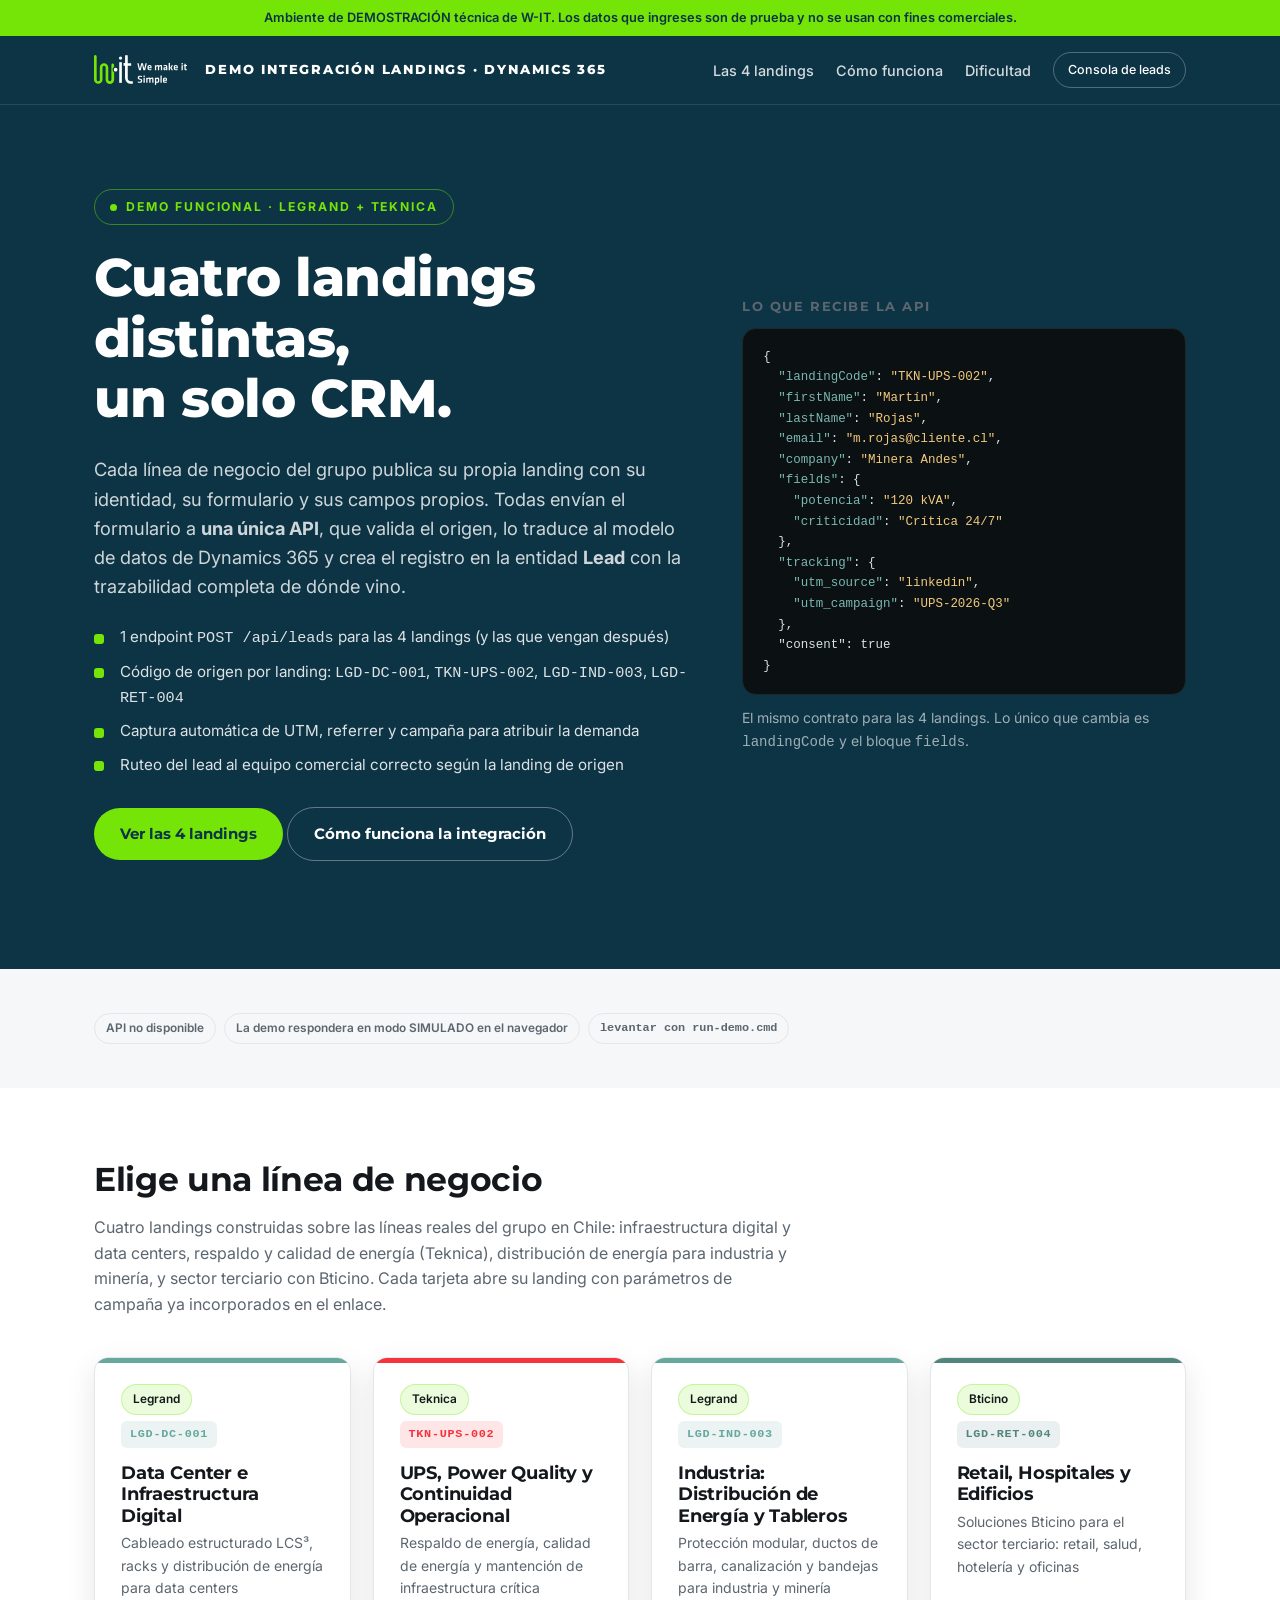
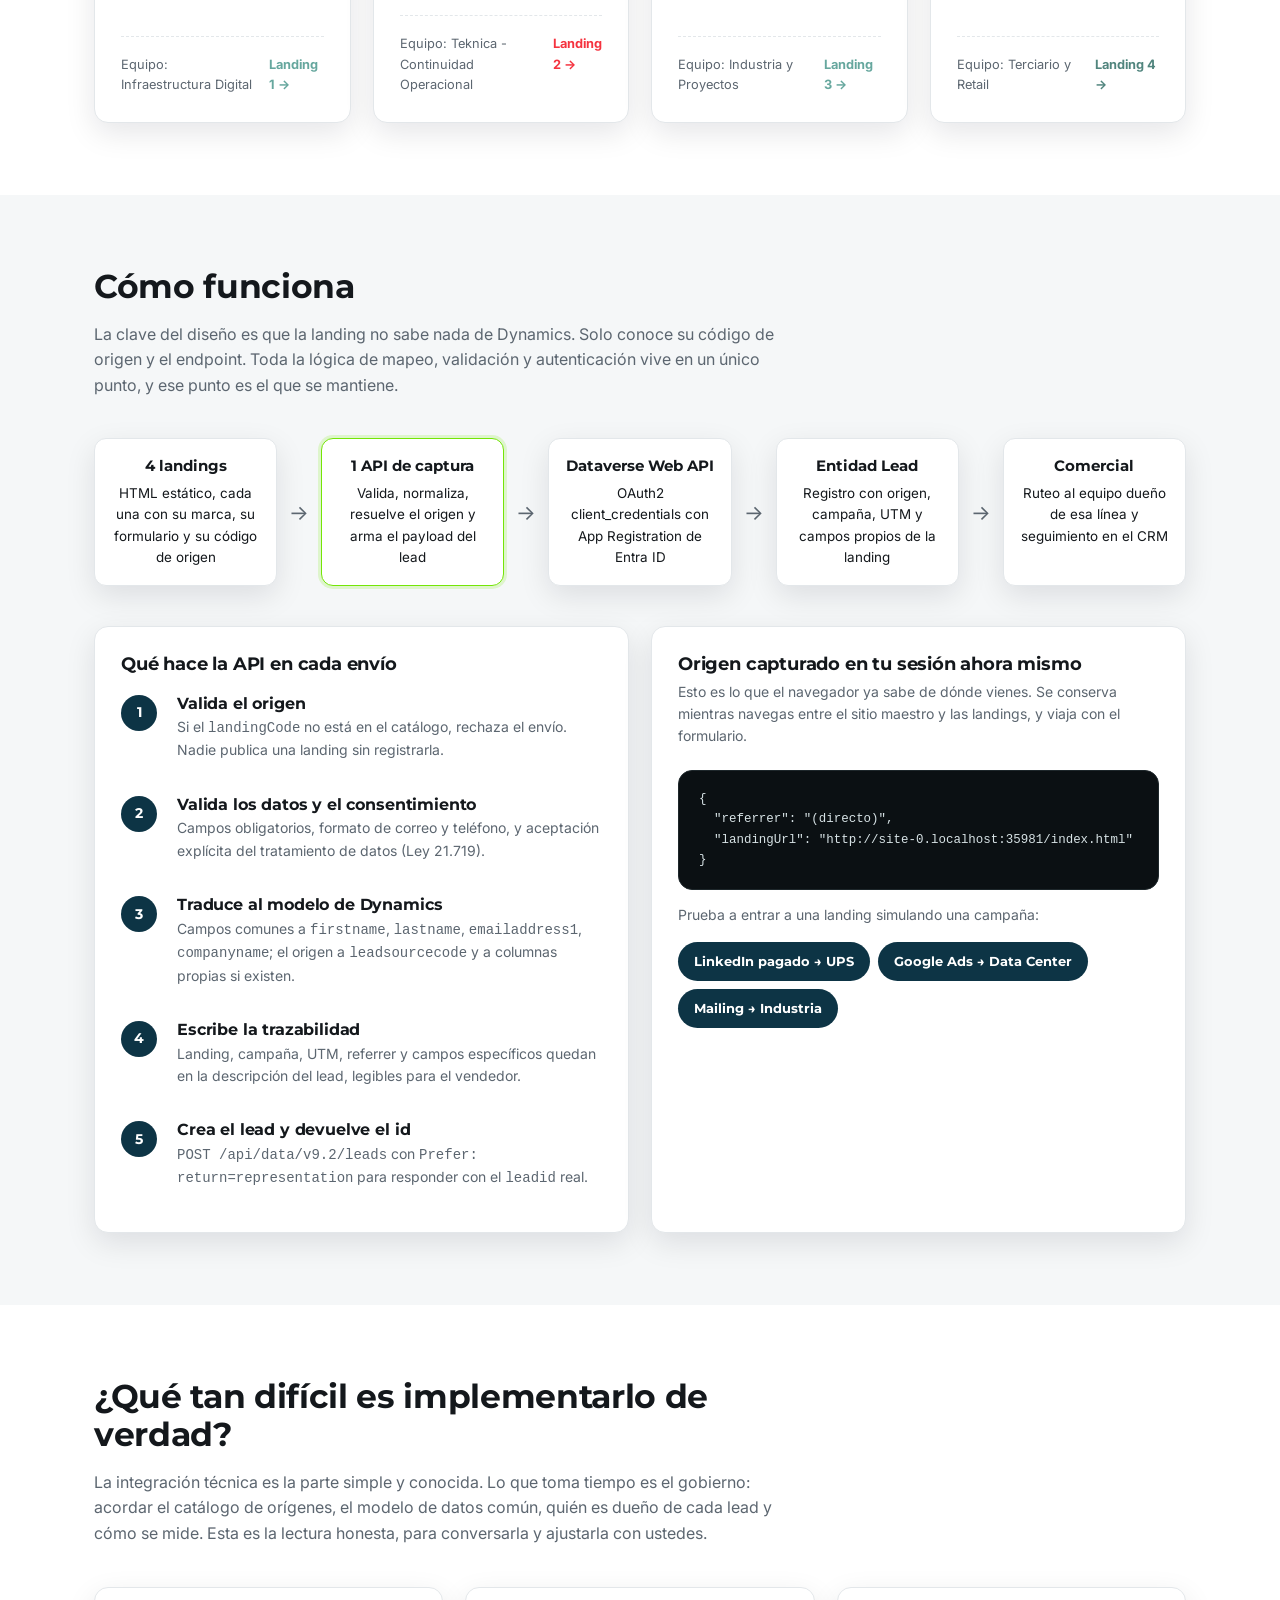
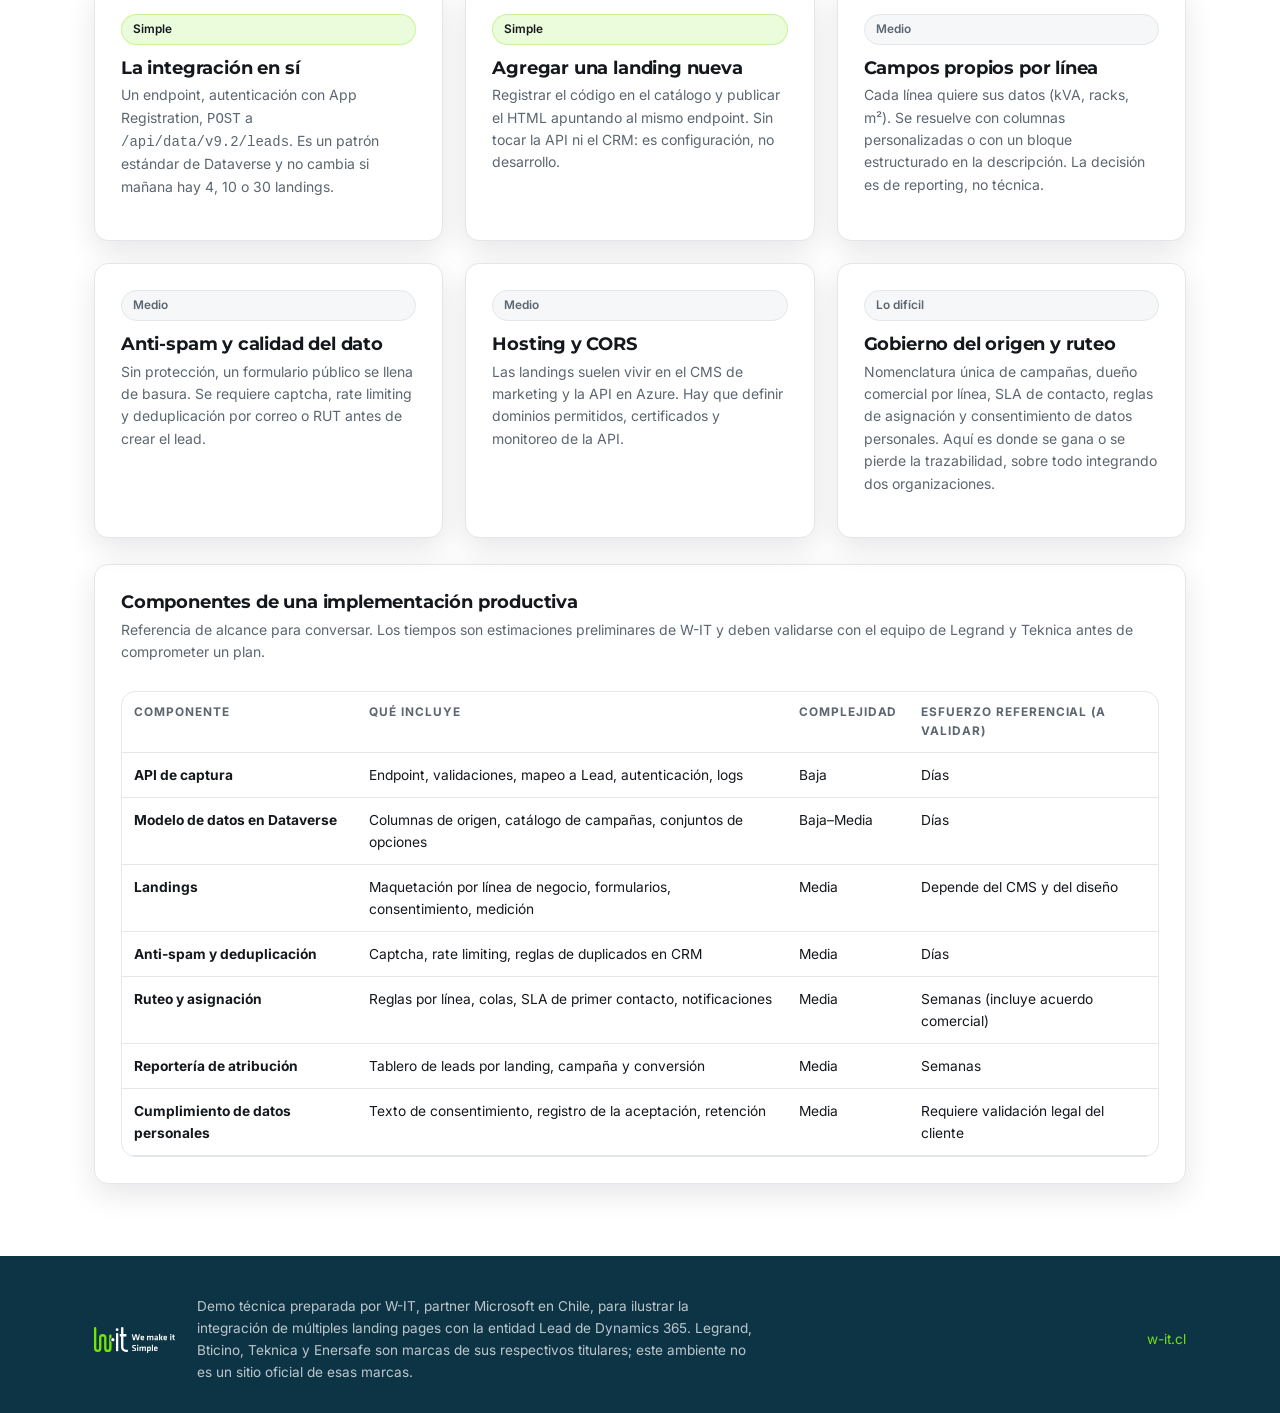
==== index.html @ 3e125841 "Demo funcional: 4 landings por linea de negocio -> API unica -> Lead de Dynamics 365 Sitio maestro c" ====
<!DOCTYPE html>
<html lang="es-CL" data-brand="wit">
<head>
<meta charset="utf-8">
<meta name="viewport" content="width=device-width, initial-scale=1">
<title>Demo integración landings → Dynamics 365 | W-IT</title>
<meta name="description" content="Demo funcional W-IT: cuatro landing pages de distintas líneas de negocio que capturan leads con su código de origen y los envían a la entidad Lead de Dynamics 365 a través de una sola API.">
<meta name="robots" content="noindex, nofollow">
<link rel="icon" href="data:image/svg+xml,%3Csvg xmlns='http://www.w3.org/2000/svg' viewBox='0 0 32 32'%3E%3Crect width='32' height='32' rx='7' fill='%230D3445'/%3E%3Cpath d='M6 10h4l2 8 2-8h4l2 8 2-8h4l-4 14h-5l-1-5-1 5H10z' fill='%2374E507'/%3E%3C/svg%3E">
<link rel="preconnect" href="https://fonts.googleapis.com">
<link rel="preconnect" href="https://fonts.gstatic.com" crossorigin>
<link href="https://fonts.googleapis.com/css2?family=Inter:wght@400;500;600;700&family=Montserrat:wght@600;700;800&display=swap" rel="stylesheet">
<link rel="stylesheet" href="assets/css/site.css">
</head>
<body>

<div class="demobar">
  Ambiente de DEMOSTRACIÓN técnica de W-IT. Los datos que ingreses son de prueba y no se usan con fines comerciales.
</div>

<header class="topbar">
  <div class="wrap">
    <img class="logo" src="assets/img/logo-wit-blanco.svg" alt="W-IT">
    <span class="brandmark">Demo integración landings · Dynamics 365</span>
    <nav>
      <a href="#landings" class="hide-sm">Las 4 landings</a>
      <a href="#como-funciona" class="hide-sm">Cómo funciona</a>
      <a href="#dificultad" class="hide-sm">Dificultad</a>
      <a class="pill" href="admin.html">Consola de leads</a>
    </nav>
  </div>
</header>

<section class="hero">
  <div class="wrap">
    <div class="hero-grid">
      <div>
        <span class="eyebrow">Demo funcional · Legrand + Teknica</span>
        <h1>Cuatro landings distintas,<br>un solo CRM.</h1>
        <p class="lead">
          Cada línea de negocio del grupo publica su propia landing con su identidad, su formulario
          y sus campos propios. Todas envían el formulario a <b>una única API</b>, que valida el
          origen, lo traduce al modelo de datos de Dynamics 365 y crea el registro en la
          entidad <b>Lead</b> con la trazabilidad completa de dónde vino.
        </p>
        <ul class="bullets">
          <li>1 endpoint <span class="mono">POST /api/leads</span> para las 4 landings (y las que vengan después)</li>
          <li>Código de origen por landing: <span class="mono">LGD-DC-001</span>, <span class="mono">TKN-UPS-002</span>, <span class="mono">LGD-IND-003</span>, <span class="mono">LGD-RET-004</span></li>
          <li>Captura automática de UTM, referrer y campaña para atribuir la demanda</li>
          <li>Ruteo del lead al equipo comercial correcto según la landing de origen</li>
        </ul>
        <p style="margin-top:30px">
          <a class="btn btn-primary" href="#landings">Ver las 4 landings</a>
          <a class="btn btn-ghost" href="#como-funciona">Cómo funciona la integración</a>
        </p>
      </div>
      <div>
        <div class="trace-head"><span class="t">Lo que recibe la API</span></div>
        <pre class="trace">{
  <span class="k">"landingCode"</span>: <span class="v">"TKN-UPS-002"</span>,
  <span class="k">"firstName"</span>: <span class="v">"Martín"</span>,
  <span class="k">"lastName"</span>: <span class="v">"Rojas"</span>,
  <span class="k">"email"</span>: <span class="v">"m.rojas@cliente.cl"</span>,
  <span class="k">"company"</span>: <span class="v">"Minera Andes"</span>,
  <span class="k">"fields"</span>: {
    <span class="k">"potencia"</span>: <span class="v">"120 kVA"</span>,
    <span class="k">"criticidad"</span>: <span class="v">"Crítica 24/7"</span>
  },
  <span class="k">"tracking"</span>: {
    <span class="k">"utm_source"</span>: <span class="v">"linkedin"</span>,
    <span class="k">"utm_campaign"</span>: <span class="v">"UPS-2026-Q3"</span>
  },
  <span>"consent"</span>: true
}</pre>
        <p class="small" style="color:rgba(255,255,255,.6);margin-top:12px">
          El mismo contrato para las 4 landings. Lo único que cambia es
          <span class="mono">landingCode</span> y el bloque <span class="mono">fields</span>.
        </p>
      </div>
    </div>
  </div>
</section>

<section class="tight alt">
  <div class="wrap">
    <div class="chiprow" id="api-health">
      <span class="chip">Verificando estado de la API…</span>
    </div>
  </div>
</section>

<section id="landings">
  <div class="wrap">
    <div class="section-head">
      <h2>Elige una línea de negocio</h2>
      <p class="muted">
        Cuatro landings construidas sobre las líneas reales del grupo en Chile: infraestructura
        digital y data centers, respaldo y calidad de energía (Teknica), distribución de energía
        para industria y minería, y sector terciario con Bticino. Cada tarjeta abre su landing
        con parámetros de campaña ya incorporados en el enlace.
      </p>
    </div>
    <div class="grid grid-4" id="landing-cards">
      <div class="card"><p class="muted">Cargando catálogo de landings…</p></div>
    </div>
  </div>
</section>

<section id="como-funciona" class="alt">
  <div class="wrap">
    <div class="section-head">
      <h2>Cómo funciona</h2>
      <p class="muted">
        La clave del diseño es que la landing no sabe nada de Dynamics. Solo conoce su código de
        origen y el endpoint. Toda la lógica de mapeo, validación y autenticación vive en un
        único punto, y ese punto es el que se mantiene.
      </p>
    </div>

    <div class="flow" style="margin-bottom:40px">
      <div class="node"><b>4 landings</b>HTML estático, cada una con su marca, su formulario y su código de origen</div>
      <div class="arrow">→</div>
      <div class="node hi"><b>1 API de captura</b>Valida, normaliza, resuelve el origen y arma el payload del lead</div>
      <div class="arrow">→</div>
      <div class="node"><b>Dataverse Web API</b>OAuth2 client_credentials con App Registration de Entra ID</div>
      <div class="arrow">→</div>
      <div class="node"><b>Entidad Lead</b>Registro con origen, campaña, UTM y campos propios de la landing</div>
      <div class="arrow">→</div>
      <div class="node"><b>Comercial</b>Ruteo al equipo dueño de esa línea y seguimiento en el CRM</div>
    </div>

    <div class="grid grid-2">
      <div class="card">
        <h3>Qué hace la API en cada envío</h3>
        <div class="steps" style="margin-top:14px">
          <div class="step"><div>
            <h4>Valida el origen</h4>
            <p class="small muted">Si el <span class="mono">landingCode</span> no está en el catálogo, rechaza el envío. Nadie publica una landing sin registrarla.</p>
          </div></div>
          <div class="step"><div>
            <h4>Valida los datos y el consentimiento</h4>
            <p class="small muted">Campos obligatorios, formato de correo y teléfono, y aceptación explícita del tratamiento de datos (Ley 21.719).</p>
          </div></div>
          <div class="step"><div>
            <h4>Traduce al modelo de Dynamics</h4>
            <p class="small muted">Campos comunes a <span class="mono">firstname</span>, <span class="mono">lastname</span>, <span class="mono">emailaddress1</span>, <span class="mono">companyname</span>; el origen a <span class="mono">leadsourcecode</span> y a columnas propias si existen.</p>
          </div></div>
          <div class="step"><div>
            <h4>Escribe la trazabilidad</h4>
            <p class="small muted">Landing, campaña, UTM, referrer y campos específicos quedan en la descripción del lead, legibles para el vendedor.</p>
          </div></div>
          <div class="step"><div>
            <h4>Crea el lead y devuelve el id</h4>
            <p class="small muted"><span class="mono">POST /api/data/v9.2/leads</span> con <span class="mono">Prefer: return=representation</span> para responder con el <span class="mono">leadid</span> real.</p>
          </div></div>
        </div>
      </div>

      <div class="card">
        <h3>Origen capturado en tu sesión ahora mismo</h3>
        <p class="small muted">
          Esto es lo que el navegador ya sabe de dónde vienes. Se conserva mientras navegas
          entre el sitio maestro y las landings, y viaja con el formulario.
        </p>
        <pre class="trace" id="origin-json" style="margin-top:6px">{}</pre>
        <p class="small muted" style="margin-top:14px">
          Prueba a entrar a una landing simulando una campaña:
        </p>
        <div class="chiprow">
          <a class="btn btn-sm btn-dark" href="landings/ups-continuidad.html?utm_source=linkedin&utm_medium=paid&utm_campaign=UPS-2026-Q3&utm_content=carrusel-mineria">LinkedIn pagado → UPS</a>
          <a class="btn btn-sm btn-dark" href="landings/datacenter.html?utm_source=google&utm_medium=cpc&utm_campaign=DC-2026-Q3&gclid=DEMO-123">Google Ads → Data Center</a>
          <a class="btn btn-sm btn-dark" href="landings/industria.html?utm_source=mailing&utm_medium=email&utm_campaign=IND-2026-Q3">Mailing → Industria</a>
        </div>
      </div>
    </div>
  </div>
</section>

<section id="dificultad">
  <div class="wrap">
    <div class="section-head">
      <h2>¿Qué tan difícil es implementarlo de verdad?</h2>
      <p class="muted">
        La integración técnica es la parte simple y conocida. Lo que toma tiempo es el gobierno:
        acordar el catálogo de orígenes, el modelo de datos común, quién es dueño de cada lead y
        cómo se mide. Esta es la lectura honesta, para conversarla y ajustarla con ustedes.
      </p>
    </div>

    <div class="grid grid-3">
      <div class="card">
        <span class="chip chip-accent">Simple</span>
        <h3 style="margin-top:12px">La integración en sí</h3>
        <p class="small muted">
          Un endpoint, autenticación con App Registration, <span class="mono">POST</span> a
          <span class="mono">/api/data/v9.2/leads</span>. Es un patrón estándar de Dataverse y no
          cambia si mañana hay 4, 10 o 30 landings.
        </p>
      </div>
      <div class="card">
        <span class="chip chip-accent">Simple</span>
        <h3 style="margin-top:12px">Agregar una landing nueva</h3>
        <p class="small muted">
          Registrar el código en el catálogo y publicar el HTML apuntando al mismo endpoint.
          Sin tocar la API ni el CRM: es configuración, no desarrollo.
        </p>
      </div>
      <div class="card">
        <span class="chip">Medio</span>
        <h3 style="margin-top:12px">Campos propios por línea</h3>
        <p class="small muted">
          Cada línea quiere sus datos (kVA, racks, m²). Se resuelve con columnas personalizadas
          o con un bloque estructurado en la descripción. La decisión es de reporting, no técnica.
        </p>
      </div>
      <div class="card">
        <span class="chip">Medio</span>
        <h3 style="margin-top:12px">Anti-spam y calidad del dato</h3>
        <p class="small muted">
          Sin protección, un formulario público se llena de basura. Se requiere captcha,
          rate limiting y deduplicación por correo o RUT antes de crear el lead.
        </p>
      </div>
      <div class="card">
        <span class="chip">Medio</span>
        <h3 style="margin-top:12px">Hosting y CORS</h3>
        <p class="small muted">
          Las landings suelen vivir en el CMS de marketing y la API en Azure. Hay que definir
          dominios permitidos, certificados y monitoreo de la API.
        </p>
      </div>
      <div class="card">
        <span class="chip">Lo difícil</span>
        <h3 style="margin-top:12px">Gobierno del origen y ruteo</h3>
        <p class="small muted">
          Nomenclatura única de campañas, dueño comercial por línea, SLA de contacto, reglas de
          asignación y consentimiento de datos personales. Aquí es donde se gana o se pierde la
          trazabilidad, sobre todo integrando dos organizaciones.
        </p>
      </div>
    </div>

    <div class="card" style="margin-top:26px">
      <h3>Componentes de una implementación productiva</h3>
      <p class="small muted">
        Referencia de alcance para conversar. Los tiempos son estimaciones preliminares de W-IT
        y deben validarse con el equipo de Legrand y Teknica antes de comprometer un plan.
      </p>
      <div class="table-wrap" style="margin-top:12px">
        <table class="data">
          <thead>
            <tr><th>Componente</th><th>Qué incluye</th><th>Complejidad</th><th>Esfuerzo referencial (a validar)</th></tr>
          </thead>
          <tbody>
            <tr><td><b>API de captura</b></td><td>Endpoint, validaciones, mapeo a Lead, autenticación, logs</td><td>Baja</td><td>Días</td></tr>
            <tr><td><b>Modelo de datos en Dataverse</b></td><td>Columnas de origen, catálogo de campañas, conjuntos de opciones</td><td>Baja–Media</td><td>Días</td></tr>
            <tr><td><b>Landings</b></td><td>Maquetación por línea de negocio, formularios, consentimiento, medición</td><td>Media</td><td>Depende del CMS y del diseño</td></tr>
            <tr><td><b>Anti-spam y deduplicación</b></td><td>Captcha, rate limiting, reglas de duplicados en CRM</td><td>Media</td><td>Días</td></tr>
            <tr><td><b>Ruteo y asignación</b></td><td>Reglas por línea, colas, SLA de primer contacto, notificaciones</td><td>Media</td><td>Semanas (incluye acuerdo comercial)</td></tr>
            <tr><td><b>Reportería de atribución</b></td><td>Tablero de leads por landing, campaña y conversión</td><td>Media</td><td>Semanas</td></tr>
            <tr><td><b>Cumplimiento de datos personales</b></td><td>Texto de consentimiento, registro de la aceptación, retención</td><td>Media</td><td>Requiere validación legal del cliente</td></tr>
          </tbody>
        </table>
      </div>
    </div>
  </div>
</section>

<footer class="site">
  <div class="wrap">
    <img class="logo" src="assets/img/logo-wit-blanco.svg" alt="W-IT">
    <span class="disclaimer">
      Demo técnica preparada por W-IT, partner Microsoft en Chile, para ilustrar la integración de
      múltiples landing pages con la entidad Lead de Dynamics 365. Legrand, Bticino, Teknica y
      Enersafe son marcas de sus respectivos titulares; este ambiente no es un sitio oficial de esas marcas.
    </span>
    <span style="margin-left:auto"><a href="https://w-it.cl" target="_blank" rel="noopener">w-it.cl</a></span>
  </div>
</footer>

<script src="assets/js/config.js"></script>
<script src="assets/js/site.js"></script>
</body>
</html>
---- assets/css/site.css ----
/* ============================================================
   DEMO LEGRAND - Integracion de Landings -> Dynamics 365
   W-IT - hoja de estilos unica para el sitio maestro y las 4 landings
   Paletas verificadas en los sitios oficiales:
     legrand.cl  -> #01001C / #66A79E    teknica.cl -> #33373D / #F5333F
     w-it.cl     -> #0D3445 / #74E507
   ============================================================ */

:root {
  --wit-navy:  #0D3445;
  --wit-lime:  #74E507;
  --wit-blue:  #0693E3;

  --ink:       #14181C;
  --muted:     #5C6670;
  --line:      #E3E7EA;
  --surface:   #FFFFFF;
  --surface-2: #F5F7F8;

  --bg:        #01001C;
  --accent:    #66A79E;
  --accent-2:  #7AB8B1;
  --accent-ink:#01001C;

  --radius:    14px;
  --shadow:    0 10px 30px rgba(1, 0, 28, .10);
  --shadow-lg: 0 24px 60px rgba(1, 0, 28, .18);
  --font:      "Inter", system-ui, -apple-system, "Segoe UI", Roboto, sans-serif;
  --font-head: "Montserrat", var(--font);
  --max:       1140px;
}

/* --- Temas por marca ------------------------------------------------ */
[data-brand="wit"]     { --bg:#0D3445; --accent:#74E507; --accent-2:#8FF02E; --accent-ink:#0D3445; }
[data-brand="legrand"] { --bg:#01001C; --accent:#66A79E; --accent-2:#7AB8B1; --accent-ink:#01001C; }
[data-brand="teknica"] { --bg:#33373D; --accent:#F5333F; --accent-2:#FF5A64; --accent-ink:#FFFFFF; }
[data-brand="bticino"] { --bg:#1A2D3B; --accent:#51857E; --accent-2:#66A79E; --accent-ink:#FFFFFF; }

/* --- Base ----------------------------------------------------------- */
* { box-sizing: border-box; }
html { scroll-behavior: smooth; }
body {
  margin: 0; font-family: var(--font); color: var(--ink);
  background: var(--surface); -webkit-font-smoothing: antialiased;
  font-size: 16px; line-height: 1.6;
}
h1, h2, h3, h4 { font-family: var(--font-head); line-height: 1.15; margin: 0 0 .5em; letter-spacing: -.01em; }
h1 { font-size: clamp(2rem, 4.4vw, 3.3rem); font-weight: 800; }
h2 { font-size: clamp(1.5rem, 2.6vw, 2.1rem); font-weight: 700; }
h3 { font-size: 1.15rem; font-weight: 700; }
p  { margin: 0 0 1rem; }
a  { color: inherit; }
img, svg { max-width: 100%; }
.wrap { width: 100%; max-width: var(--max); margin: 0 auto; padding: 0 24px; }
.center { text-align: center; }
.muted { color: var(--muted); }
.small { font-size: .875rem; }
.mono { font-family: ui-monospace, Consolas, monospace; }

/* --- Barra superior -------------------------------------------------- */
.topbar {
  position: sticky; top: 0; z-index: 40;
  background: var(--bg); border-bottom: 1px solid rgba(255,255,255,.10);
}
.topbar .wrap { display: flex; align-items: center; gap: 18px; height: 68px; }
.topbar .logo { height: 30px; width: auto; }
.topbar .brandmark {
  font-family: var(--font-head); font-weight: 800; color: #fff;
  letter-spacing: .14em; text-transform: uppercase; font-size: .8rem;
}
.topbar nav { margin-left: auto; display: flex; align-items: center; gap: 22px; }
.topbar nav a {
  color: rgba(255,255,255,.82); text-decoration: none; font-size: .9rem; font-weight: 500;
}
.topbar nav a:hover { color: #fff; }
.topbar .pill {
  border: 1px solid rgba(255,255,255,.28); border-radius: 999px; padding: 7px 14px;
  font-size: .78rem; color: #fff;
}
@media (max-width: 760px) { .topbar nav a.hide-sm { display: none; } }

/* --- Hero ------------------------------------------------------------ */
.hero {
  background: var(--bg); color: #fff; padding: 84px 0 92px; position: relative; overflow: hidden;
}
.hero::after {
  content: ""; position: absolute; inset: auto -10% -60% 55%; height: 420px;
  background: radial-gradient(closest-side, color-mix(in srgb, var(--accent) 32%, transparent), transparent);
  pointer-events: none;
}
.hero .wrap { position: relative; z-index: 1; }
.hero .eyebrow {
  display: inline-flex; align-items: center; gap: 9px; font-size: .76rem; font-weight: 700;
  letter-spacing: .16em; text-transform: uppercase; color: var(--accent);
  border: 1px solid color-mix(in srgb, var(--accent) 45%, transparent);
  border-radius: 999px; padding: 7px 15px; margin-bottom: 22px;
}
.hero .eyebrow::before {
  content: ""; width: 7px; height: 7px; border-radius: 50%; background: var(--accent);
}
.hero p.lead { font-size: 1.14rem; color: rgba(255,255,255,.80); max-width: 62ch; }
.hero .hero-grid { display: grid; grid-template-columns: 1.15fr .85fr; gap: 48px; align-items: center; }
@media (max-width: 900px) { .hero .hero-grid { grid-template-columns: 1fr; gap: 28px; } }
.hero ul.bullets { list-style: none; padding: 0; margin: 24px 0 0; }
.hero ul.bullets li {
  padding-left: 26px; position: relative; margin-bottom: 9px; color: rgba(255,255,255,.86); font-size: .95rem;
}
.hero ul.bullets li::before {
  content: ""; position: absolute; left: 0; top: .55em; width: 10px; height: 10px;
  border-radius: 3px; background: var(--accent);
}

/* --- Botones --------------------------------------------------------- */
.btn {
  display: inline-flex; align-items: center; justify-content: center; gap: 9px;
  font-family: var(--font-head); font-weight: 700; font-size: .95rem;
  padding: 14px 26px; border-radius: 999px; border: 0; cursor: pointer;
  text-decoration: none; transition: transform .15s ease, filter .15s ease;
}
.btn:hover { transform: translateY(-1px); filter: brightness(1.06); }
.btn:disabled { opacity: .55; cursor: not-allowed; transform: none; }
.btn-primary { background: var(--accent); color: var(--accent-ink); }
.btn-ghost { background: transparent; color: #fff; border: 1px solid rgba(255,255,255,.35); }
.btn-dark { background: var(--bg); color: #fff; }
.btn-block { width: 100%; }
.btn-sm { padding: 9px 16px; font-size: .82rem; }

/* --- Secciones y tarjetas -------------------------------------------- */
section { padding: 72px 0; }
section.alt { background: var(--surface-2); }
section.tight { padding: 44px 0; }
.section-head { max-width: 70ch; margin-bottom: 40px; }
.grid { display: grid; gap: 22px; }
.grid-2 { grid-template-columns: repeat(2, 1fr); }
.grid-3 { grid-template-columns: repeat(3, 1fr); }
.grid-4 { grid-template-columns: repeat(4, 1fr); }
@media (max-width: 980px) { .grid-3, .grid-4 { grid-template-columns: repeat(2, 1fr); } }
@media (max-width: 680px) { .grid-2, .grid-3, .grid-4 { grid-template-columns: 1fr; } }

.card {
  background: var(--surface); border: 1px solid var(--line); border-radius: var(--radius);
  padding: 26px; box-shadow: var(--shadow); display: flex; flex-direction: column;
}
.card h3 { margin-bottom: .35em; }

/* Tarjeta de landing del sitio maestro */
.lcard { position: relative; overflow: hidden; text-decoration: none; color: inherit;
  transition: transform .18s ease, box-shadow .18s ease; }
.lcard:hover { transform: translateY(-4px); box-shadow: var(--shadow-lg); }
.lcard .bar { position: absolute; inset: 0 0 auto 0; height: 5px; background: var(--c, var(--accent)); }
.lcard .code {
  font-family: ui-monospace, Consolas, monospace; font-size: .74rem; font-weight: 700;
  letter-spacing: .06em; color: var(--c, var(--accent));
  background: color-mix(in srgb, var(--c, var(--accent)) 12%, transparent);
  border-radius: 6px; padding: 4px 9px; align-self: flex-start; margin: 6px 0 14px;
}
.lcard .meta { margin-top: auto; padding-top: 18px; border-top: 1px dashed var(--line);
  display: flex; justify-content: space-between; gap: 12px; font-size: .8rem; color: var(--muted); }
.lcard .go { font-weight: 700; color: var(--c, var(--accent)); }

/* Chips / badges */
.chip {
  display: inline-block; font-size: .74rem; font-weight: 600; padding: 5px 11px;
  border-radius: 999px; background: var(--surface-2); border: 1px solid var(--line); color: var(--muted);
}
.chip-accent { background: color-mix(in srgb, var(--accent) 14%, transparent);
  border-color: color-mix(in srgb, var(--accent) 32%, transparent); color: var(--ink); }
.chiprow { display: flex; flex-wrap: wrap; gap: 8px; }

/* --- Formularios ------------------------------------------------------ */
.form-shell {
  background: var(--surface); border: 1px solid var(--line); border-radius: var(--radius);
  box-shadow: var(--shadow-lg); padding: 30px;
}
.form-shell h3 { margin-bottom: .2em; }
.form-grid { display: grid; grid-template-columns: 1fr 1fr; gap: 16px; }
.form-grid .full { grid-column: 1 / -1; }
@media (max-width: 640px) { .form-grid { grid-template-columns: 1fr; } }
.field { display: flex; flex-direction: column; gap: 6px; }
.field label { font-size: .82rem; font-weight: 600; color: var(--ink); }
.field .req { color: #D6303C; }
.field input, .field select, .field textarea {
  font-family: var(--font); font-size: .95rem; color: var(--ink);
  padding: 12px 13px; border: 1px solid var(--line); border-radius: 10px;
  background: #fff; transition: border-color .15s ease, box-shadow .15s ease;
}
.field input:focus, .field select:focus, .field textarea:focus {
  outline: none; border-color: var(--accent);
  box-shadow: 0 0 0 3px color-mix(in srgb, var(--accent) 22%, transparent);
}
.field textarea { min-height: 96px; resize: vertical; }
.field.invalid input, .field.invalid select, .field.invalid textarea { border-color: #D6303C; }
.field .err { font-size: .76rem; color: #D6303C; display: none; }
.field.invalid .err { display: block; }
.consent { display: flex; gap: 11px; align-items: flex-start; font-size: .82rem; color: var(--muted); }
.consent input { margin-top: 3px; width: 17px; height: 17px; accent-color: var(--accent); }

/* Estado del envio */
.form-status { margin-top: 16px; font-size: .88rem; display: none; border-radius: 10px; padding: 14px 16px; }
.form-status.show { display: block; }
.form-status.ok   { background: #EAF7F0; border: 1px solid #B7E4CB; color: #14603A; }
.form-status.err  { background: #FDECEE; border: 1px solid #F6C0C6; color: #8C1420; }
.form-status.wait { background: var(--surface-2); border: 1px solid var(--line); color: var(--muted); }
.form-status code { font-family: ui-monospace, Consolas, monospace; font-size: .82rem; }

/* --- Panel de trazabilidad (didactico para la demo) ------------------- */
.trace {
  background: #0B1013; color: #D7E2E5; border-radius: var(--radius);
  padding: 18px 20px; font-family: ui-monospace, Consolas, monospace; font-size: .78rem;
  line-height: 1.65; overflow-x: auto; border: 1px solid #1E272B; white-space: pre-wrap;
  word-break: break-word; margin: 0;
}
.trace .k { color: #7AB8B1; }
.trace .v { color: #F2C97D; }
.trace-head { display: flex; align-items: center; justify-content: space-between; gap: 12px; margin-bottom: 10px; }
.trace-head .t { font-family: var(--font-head); font-weight: 700; font-size: .8rem;
  letter-spacing: .12em; text-transform: uppercase; color: var(--muted); }

/* --- Pasos / diagrama ------------------------------------------------- */
.steps { counter-reset: s; display: grid; gap: 18px; }
.step { display: grid; grid-template-columns: 40px 1fr; gap: 16px; align-items: start; }
.step::before {
  counter-increment: s; content: counter(s);
  width: 36px; height: 36px; border-radius: 50%; display: grid; place-items: center;
  background: var(--bg); color: #fff; font-family: var(--font-head); font-weight: 700; font-size: .9rem;
}
.step h4 { margin-bottom: .2em; }
.flow { display: flex; align-items: stretch; gap: 12px; flex-wrap: wrap; }
.flow .node {
  flex: 1 1 170px; background: var(--surface); border: 1px solid var(--line);
  border-radius: 12px; padding: 16px; text-align: center; font-size: .84rem; box-shadow: var(--shadow);
}
.flow .node b { display: block; font-family: var(--font-head); margin-bottom: 4px; font-size: .92rem; }
.flow .node.hi { border-color: var(--accent); box-shadow: 0 0 0 3px color-mix(in srgb, var(--accent) 18%, transparent); }
.flow .arrow { align-self: center; color: var(--muted); font-size: 1.3rem; }
@media (max-width: 760px) { .flow .arrow { display: none; } }

/* --- Tabla (consola de leads) ---------------------------------------- */
table.data { width: 100%; border-collapse: collapse; font-size: .86rem; }
table.data th, table.data td { padding: 11px 12px; text-align: left; border-bottom: 1px solid var(--line); vertical-align: top; }
table.data th { font-size: .74rem; text-transform: uppercase; letter-spacing: .08em; color: var(--muted); }
table.data tbody tr:hover { background: var(--surface-2); }
.table-wrap { overflow-x: auto; border: 1px solid var(--line); border-radius: var(--radius); background: #fff; }

/* --- Footer ----------------------------------------------------------- */
footer.site {
  background: var(--wit-navy); color: rgba(255,255,255,.72); padding: 40px 0; font-size: .85rem;
}
footer.site .wrap { display: flex; gap: 22px; align-items: center; flex-wrap: wrap; }
footer.site .logo { height: 26px; }
footer.site a { color: var(--wit-lime); text-decoration: none; }
footer.site .disclaimer { max-width: 62ch; }

/* --- Aviso de demo ---------------------------------------------------- */
.demobar {
  background: var(--wit-lime); color: #0D3445; font-size: .8rem; font-weight: 600;
  padding: 8px 0; text-align: center;
}
.demobar a { color: #0D3445; }
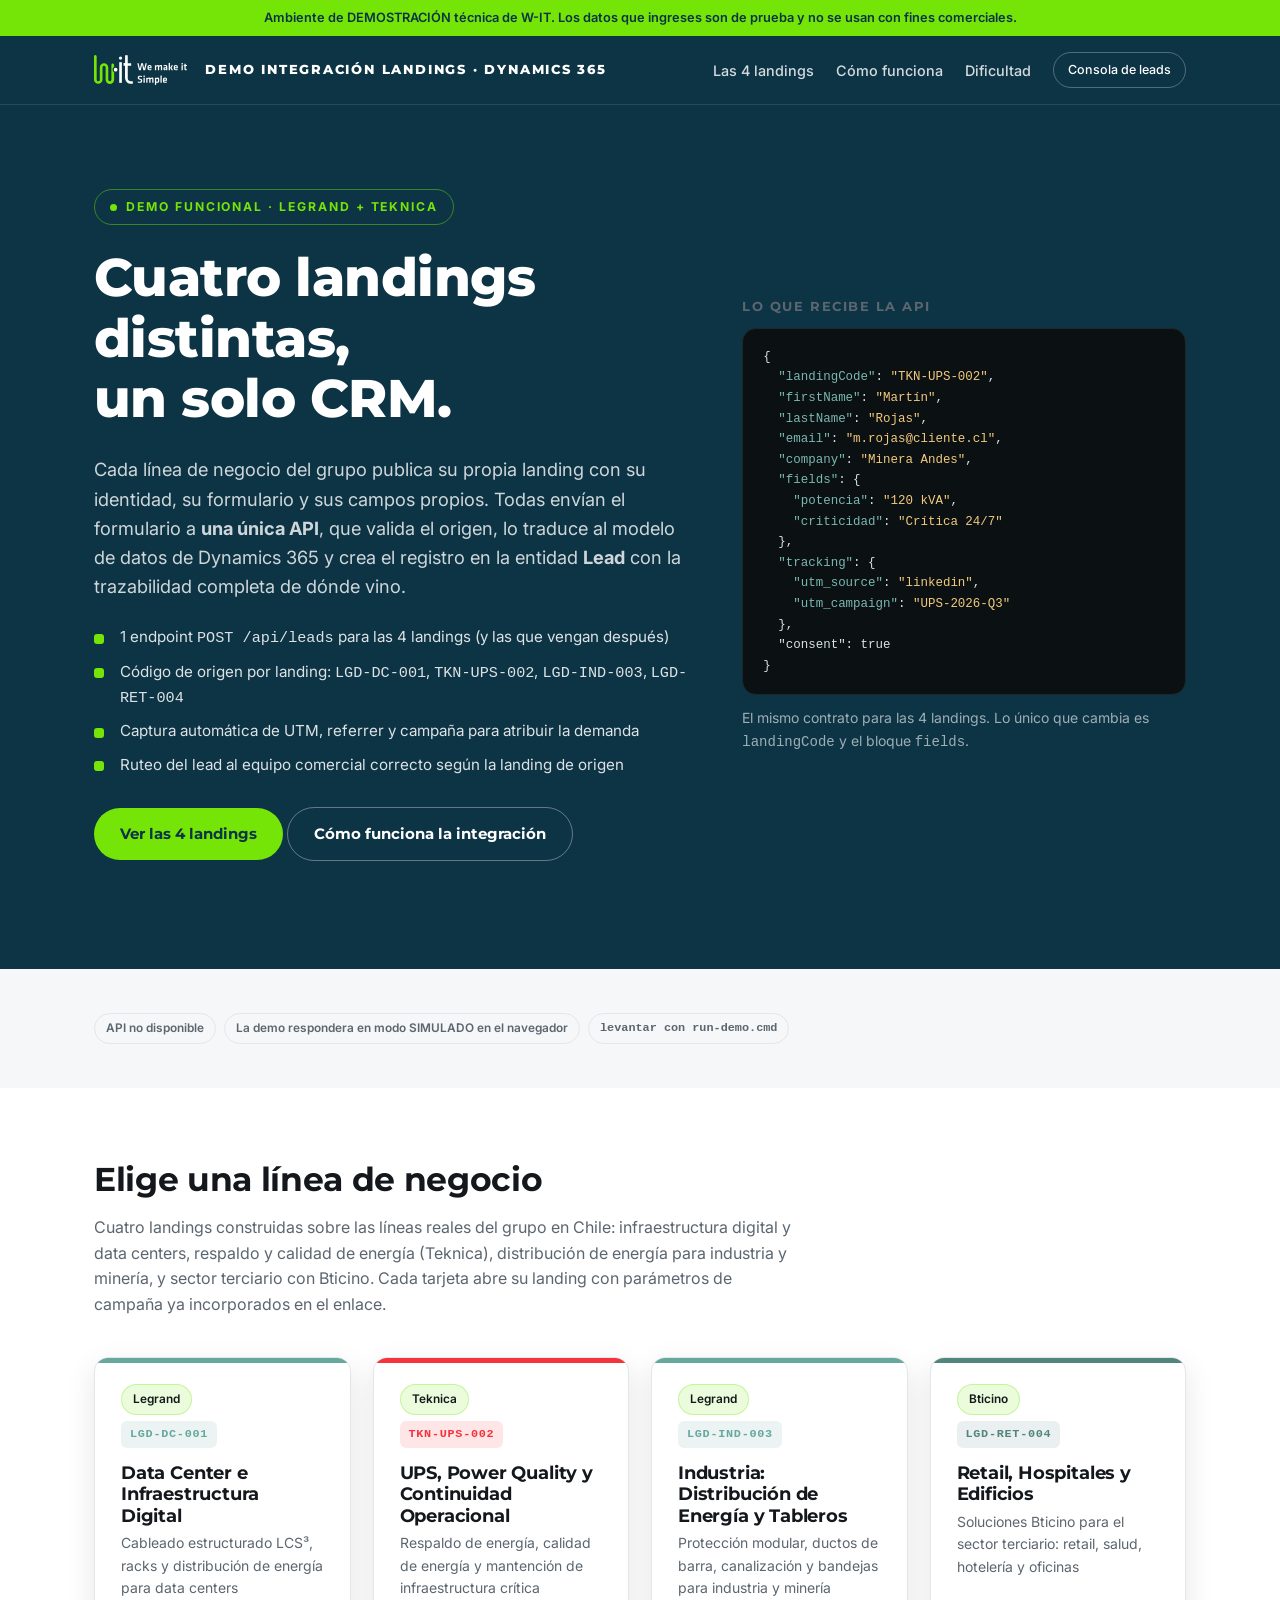
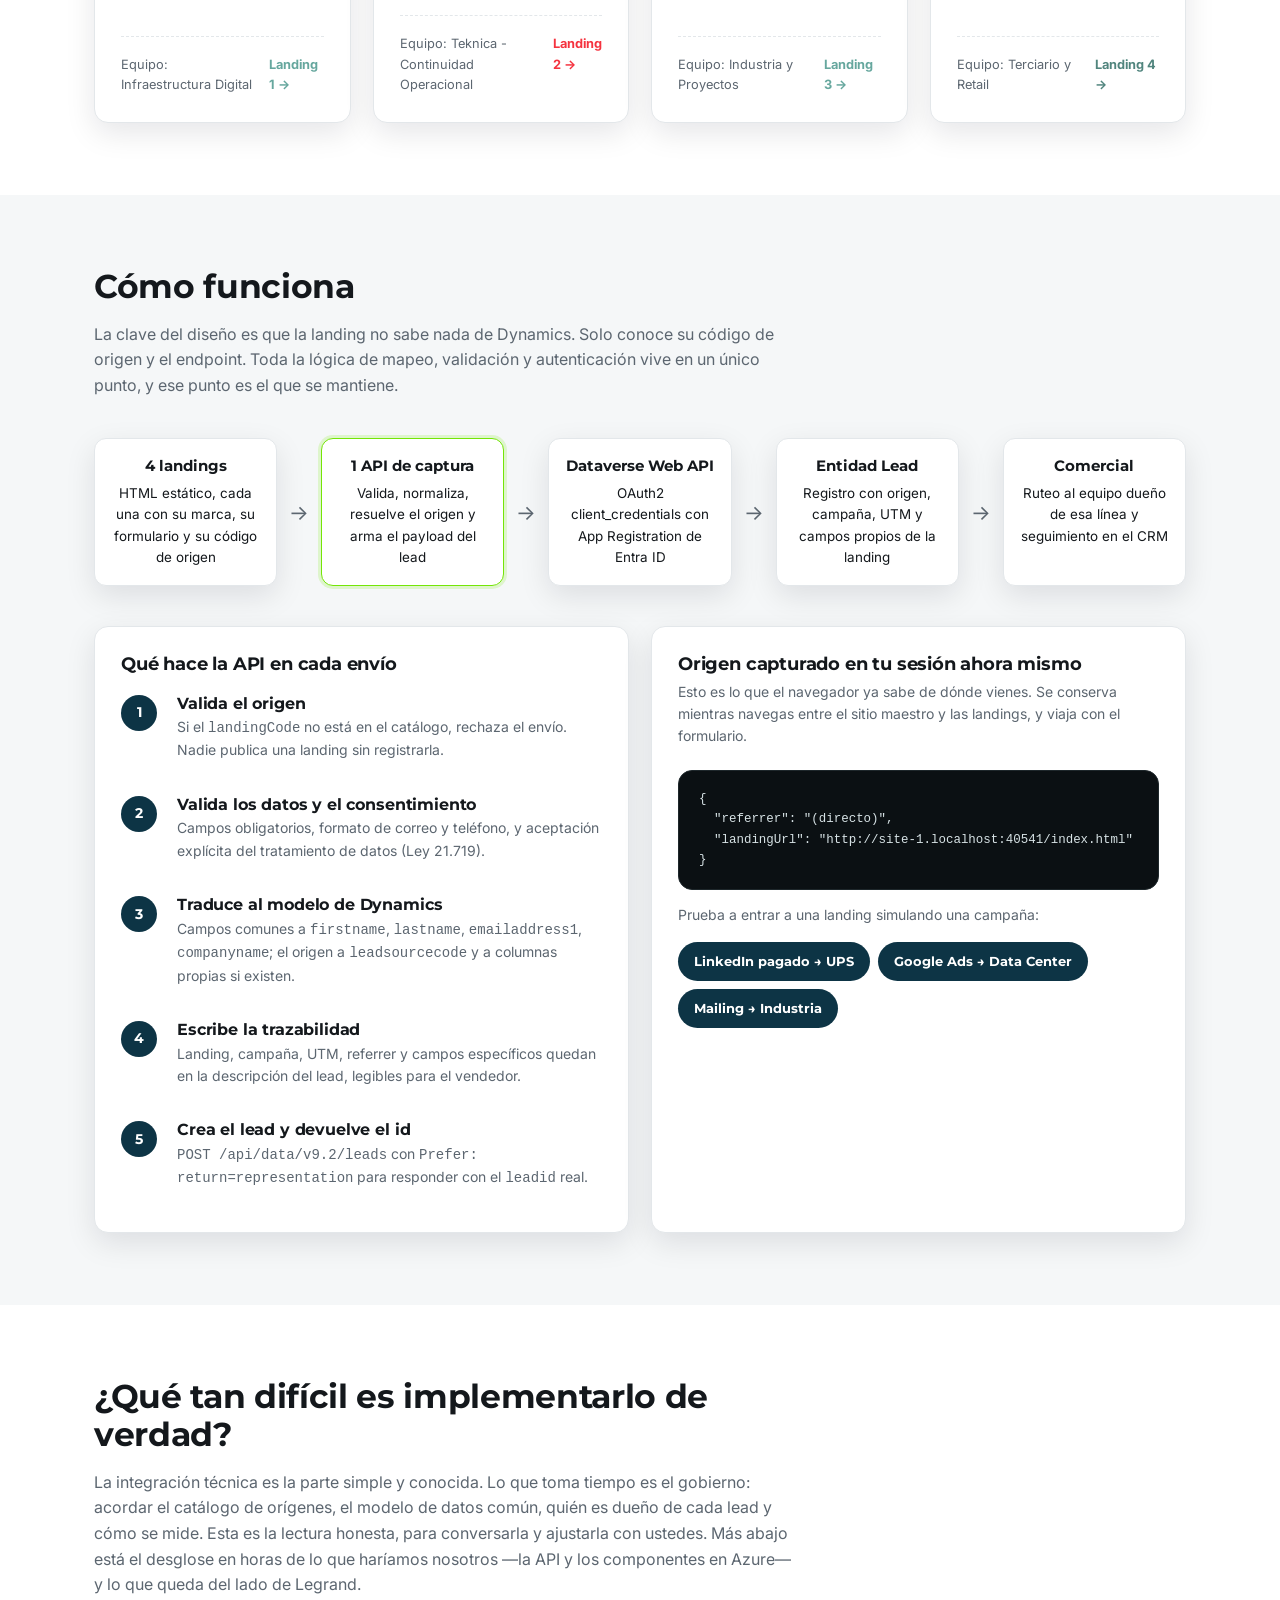
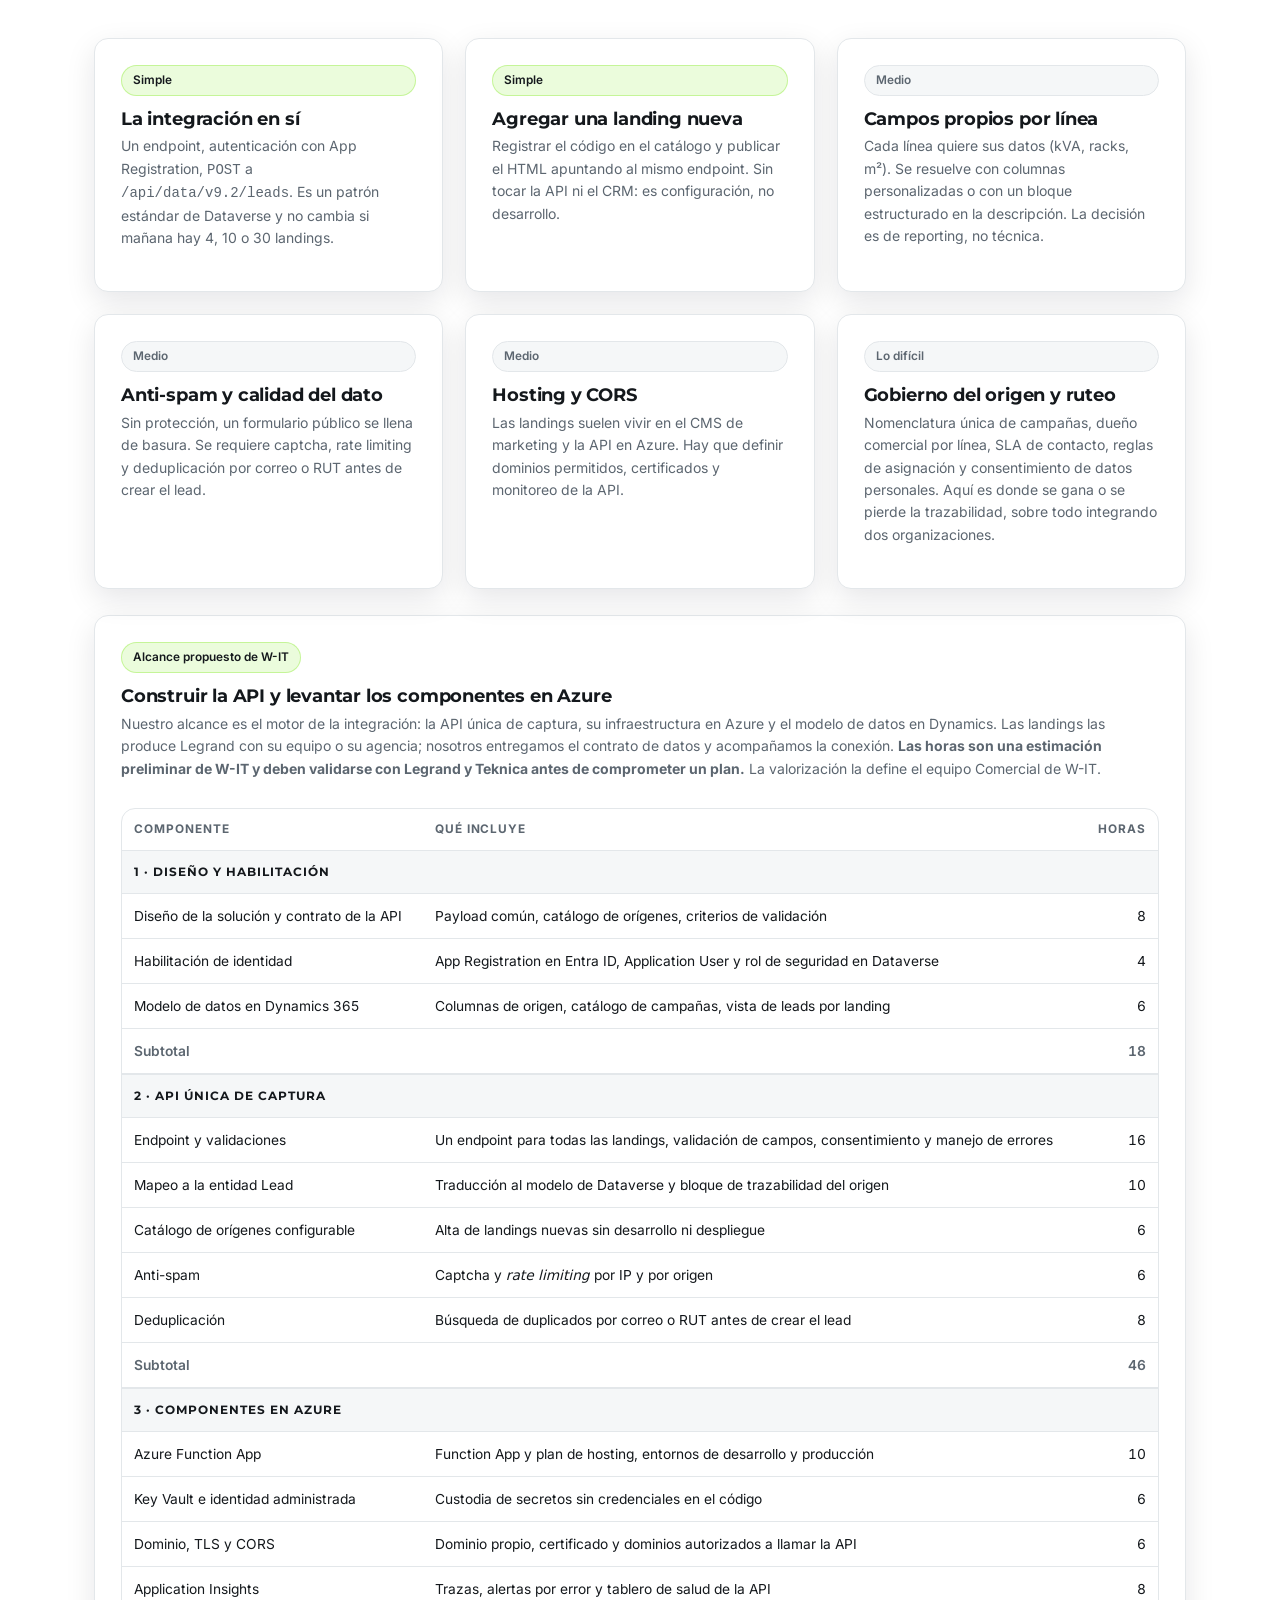
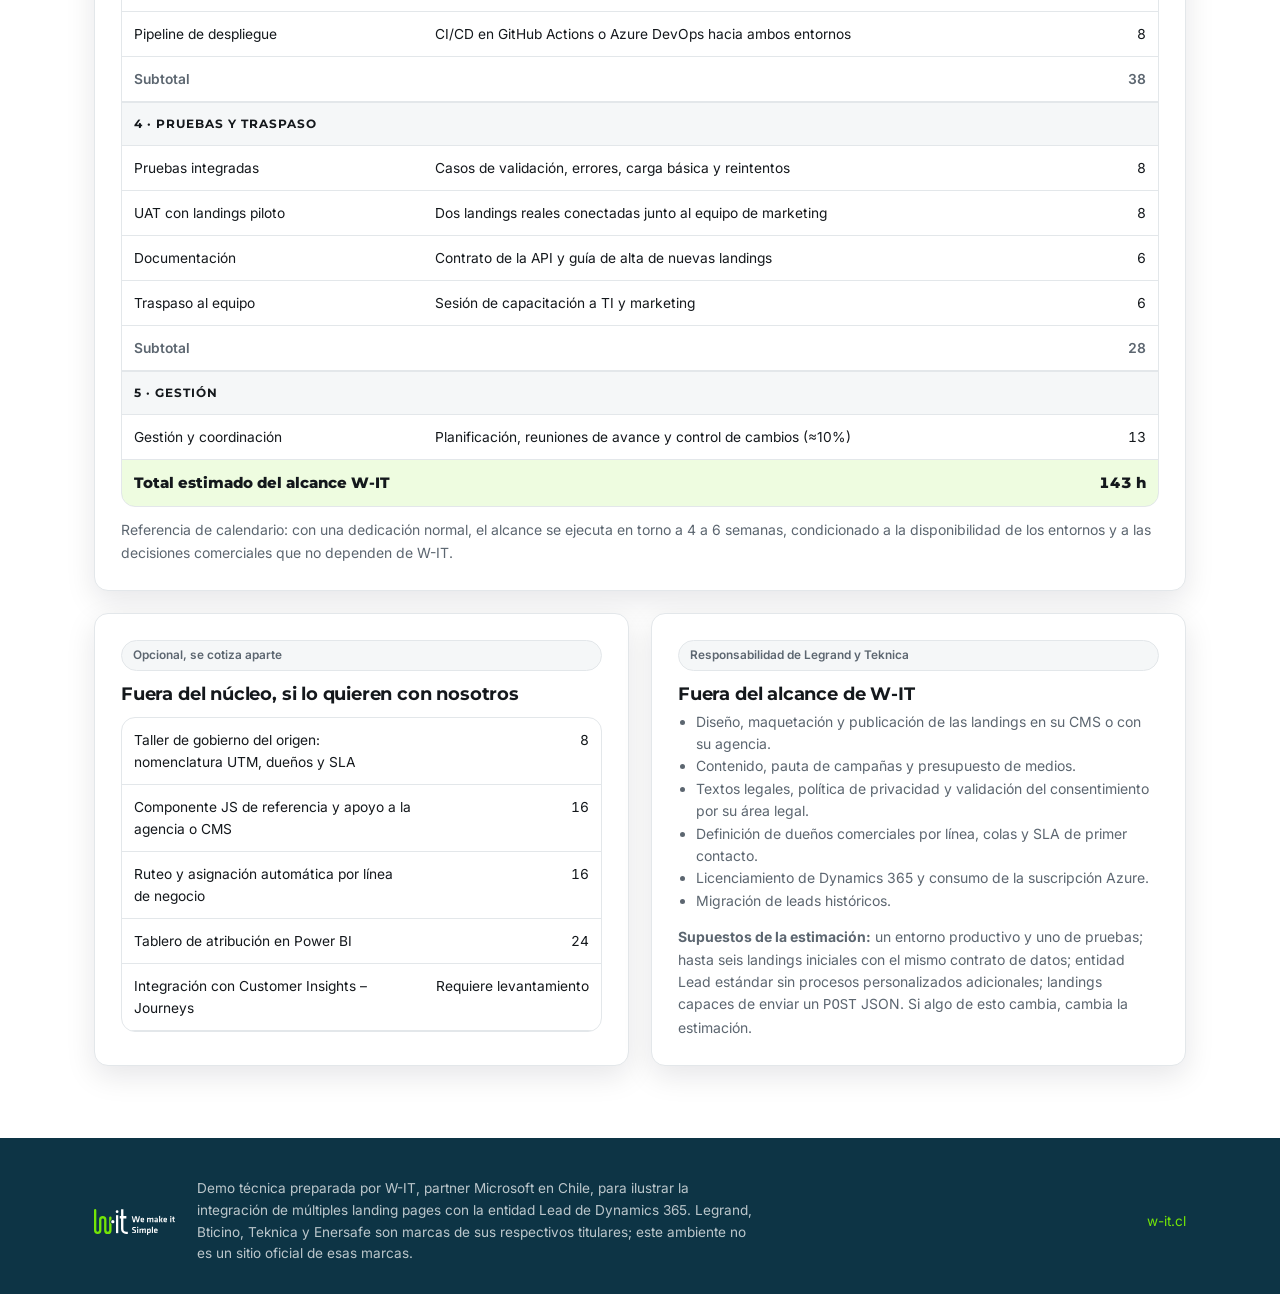
==== commit 66b342db: "Estimacion en horas por componente y alcance acotado a la API mas los componentes en Azure El desglo" ====
--- a/index.html
+++ b/index.html
@@ -184,6 +184,8 @@
         La integración técnica es la parte simple y conocida. Lo que toma tiempo es el gobierno:
         acordar el catálogo de orígenes, el modelo de datos común, quién es dueño de cada lead y
         cómo se mide. Esta es la lectura honesta, para conversarla y ajustarla con ustedes.
+        Más abajo está el desglose en horas de lo que haríamos nosotros —la API y los componentes
+        en Azure— y lo que queda del lado de Legrand.
       </p>
     </div>
 
@@ -241,26 +243,99 @@
     </div>
 
     <div class="card" style="margin-top:26px">
-      <h3>Componentes de una implementación productiva</h3>
+      <span class="chip chip-accent" style="align-self:flex-start">Alcance propuesto de W-IT</span>
+      <h3 style="margin-top:12px">Construir la API y levantar los componentes en Azure</h3>
       <p class="small muted">
-        Referencia de alcance para conversar. Los tiempos son estimaciones preliminares de W-IT
-        y deben validarse con el equipo de Legrand y Teknica antes de comprometer un plan.
-      </p>
+        Nuestro alcance es el motor de la integración: la API única de captura, su infraestructura
+        en Azure y el modelo de datos en Dynamics. Las landings las produce Legrand con su equipo o
+        su agencia; nosotros entregamos el contrato de datos y acompañamos la conexión.
+        <b>Las horas son una estimación preliminar de W-IT y deben validarse con Legrand y Teknica
+        antes de comprometer un plan.</b> La valorización la define el equipo Comercial de W-IT.
+      </p>
+
       <div class="table-wrap" style="margin-top:12px">
         <table class="data">
           <thead>
-            <tr><th>Componente</th><th>Qué incluye</th><th>Complejidad</th><th>Esfuerzo referencial (a validar)</th></tr>
+            <tr><th>Componente</th><th>Qué incluye</th><th style="text-align:right">Horas</th></tr>
           </thead>
           <tbody>
-            <tr><td><b>API de captura</b></td><td>Endpoint, validaciones, mapeo a Lead, autenticación, logs</td><td>Baja</td><td>Días</td></tr>
-            <tr><td><b>Modelo de datos en Dataverse</b></td><td>Columnas de origen, catálogo de campañas, conjuntos de opciones</td><td>Baja–Media</td><td>Días</td></tr>
-            <tr><td><b>Landings</b></td><td>Maquetación por línea de negocio, formularios, consentimiento, medición</td><td>Media</td><td>Depende del CMS y del diseño</td></tr>
-            <tr><td><b>Anti-spam y deduplicación</b></td><td>Captcha, rate limiting, reglas de duplicados en CRM</td><td>Media</td><td>Días</td></tr>
-            <tr><td><b>Ruteo y asignación</b></td><td>Reglas por línea, colas, SLA de primer contacto, notificaciones</td><td>Media</td><td>Semanas (incluye acuerdo comercial)</td></tr>
-            <tr><td><b>Reportería de atribución</b></td><td>Tablero de leads por landing, campaña y conversión</td><td>Media</td><td>Semanas</td></tr>
-            <tr><td><b>Cumplimiento de datos personales</b></td><td>Texto de consentimiento, registro de la aceptación, retención</td><td>Media</td><td>Requiere validación legal del cliente</td></tr>
+            <tr class="group"><td colspan="3">1 · Diseño y habilitación</td></tr>
+            <tr><td>Diseño de la solución y contrato de la API</td><td>Payload común, catálogo de orígenes, criterios de validación</td><td class="h">8</td></tr>
+            <tr><td>Habilitación de identidad</td><td>App Registration en Entra ID, Application User y rol de seguridad en Dataverse</td><td class="h">4</td></tr>
+            <tr><td>Modelo de datos en Dynamics 365</td><td>Columnas de origen, catálogo de campañas, vista de leads por landing</td><td class="h">6</td></tr>
+            <tr class="sub"><td colspan="2">Subtotal</td><td class="h">18</td></tr>
+
+            <tr class="group"><td colspan="3">2 · API única de captura</td></tr>
+            <tr><td>Endpoint y validaciones</td><td>Un endpoint para todas las landings, validación de campos, consentimiento y manejo de errores</td><td class="h">16</td></tr>
+            <tr><td>Mapeo a la entidad Lead</td><td>Traducción al modelo de Dataverse y bloque de trazabilidad del origen</td><td class="h">10</td></tr>
+            <tr><td>Catálogo de orígenes configurable</td><td>Alta de landings nuevas sin desarrollo ni despliegue</td><td class="h">6</td></tr>
+            <tr><td>Anti-spam</td><td>Captcha y <i>rate limiting</i> por IP y por origen</td><td class="h">6</td></tr>
+            <tr><td>Deduplicación</td><td>Búsqueda de duplicados por correo o RUT antes de crear el lead</td><td class="h">8</td></tr>
+            <tr class="sub"><td colspan="2">Subtotal</td><td class="h">46</td></tr>
+
+            <tr class="group"><td colspan="3">3 · Componentes en Azure</td></tr>
+            <tr><td>Azure Function App</td><td>Function App y plan de hosting, entornos de desarrollo y producción</td><td class="h">10</td></tr>
+            <tr><td>Key Vault e identidad administrada</td><td>Custodia de secretos sin credenciales en el código</td><td class="h">6</td></tr>
+            <tr><td>Dominio, TLS y CORS</td><td>Dominio propio, certificado y dominios autorizados a llamar la API</td><td class="h">6</td></tr>
+            <tr><td>Application Insights</td><td>Trazas, alertas por error y tablero de salud de la API</td><td class="h">8</td></tr>
+            <tr><td>Pipeline de despliegue</td><td>CI/CD en GitHub Actions o Azure DevOps hacia ambos entornos</td><td class="h">8</td></tr>
+            <tr class="sub"><td colspan="2">Subtotal</td><td class="h">38</td></tr>
+
+            <tr class="group"><td colspan="3">4 · Pruebas y traspaso</td></tr>
+            <tr><td>Pruebas integradas</td><td>Casos de validación, errores, carga básica y reintentos</td><td class="h">8</td></tr>
+            <tr><td>UAT con landings piloto</td><td>Dos landings reales conectadas junto al equipo de marketing</td><td class="h">8</td></tr>
+            <tr><td>Documentación</td><td>Contrato de la API y guía de alta de nuevas landings</td><td class="h">6</td></tr>
+            <tr><td>Traspaso al equipo</td><td>Sesión de capacitación a TI y marketing</td><td class="h">6</td></tr>
+            <tr class="sub"><td colspan="2">Subtotal</td><td class="h">28</td></tr>
+
+            <tr class="group"><td colspan="3">5 · Gestión</td></tr>
+            <tr><td>Gestión y coordinación</td><td>Planificación, reuniones de avance y control de cambios (≈10%)</td><td class="h">13</td></tr>
+
+            <tr class="total"><td colspan="2">Total estimado del alcance W-IT</td><td class="h">143 h</td></tr>
           </tbody>
         </table>
+      </div>
+      <p class="small muted" style="margin-top:12px;margin-bottom:0">
+        Referencia de calendario: con una dedicación normal, el alcance se ejecuta en torno a
+        4 a 6 semanas, condicionado a la disponibilidad de los entornos y a las decisiones
+        comerciales que no dependen de W-IT.
+      </p>
+    </div>
+
+    <div class="grid grid-2" style="margin-top:22px">
+      <div class="card">
+        <span class="chip">Opcional, se cotiza aparte</span>
+        <h3 style="margin-top:12px">Fuera del núcleo, si lo quieren con nosotros</h3>
+        <div class="table-wrap" style="margin-top:6px">
+          <table class="data">
+            <tbody>
+              <tr><td>Taller de gobierno del origen: nomenclatura UTM, dueños y SLA</td><td class="h">8</td></tr>
+              <tr><td>Componente JS de referencia y apoyo a la agencia o CMS</td><td class="h">16</td></tr>
+              <tr><td>Ruteo y asignación automática por línea de negocio</td><td class="h">16</td></tr>
+              <tr><td>Tablero de atribución en Power BI</td><td class="h">24</td></tr>
+              <tr><td>Integración con Customer Insights – Journeys</td><td class="h">Requiere levantamiento</td></tr>
+            </tbody>
+          </table>
+        </div>
+      </div>
+
+      <div class="card">
+        <span class="chip">Responsabilidad de Legrand y Teknica</span>
+        <h3 style="margin-top:12px">Fuera del alcance de W-IT</h3>
+        <ul class="small muted" style="padding-left:18px;margin:0">
+          <li>Diseño, maquetación y publicación de las landings en su CMS o con su agencia.</li>
+          <li>Contenido, pauta de campañas y presupuesto de medios.</li>
+          <li>Textos legales, política de privacidad y validación del consentimiento por su área legal.</li>
+          <li>Definición de dueños comerciales por línea, colas y SLA de primer contacto.</li>
+          <li>Licenciamiento de Dynamics 365 y consumo de la suscripción Azure.</li>
+          <li>Migración de leads históricos.</li>
+        </ul>
+        <p class="small muted" style="margin-top:14px;margin-bottom:0">
+          <b>Supuestos de la estimación:</b> un entorno productivo y uno de pruebas; hasta seis
+          landings iniciales con el mismo contrato de datos; entidad Lead estándar sin procesos
+          personalizados adicionales; landings capaces de enviar un <span class="mono">POST</span>
+          JSON. Si algo de esto cambia, cambia la estimación.
+        </p>
       </div>
     </div>
   </div>
--- a/assets/css/site.css
+++ b/assets/css/site.css
@@ -100,6 +100,9 @@
 }
 .hero p.lead { font-size: 1.14rem; color: rgba(255,255,255,.80); max-width: 62ch; }
 .hero .hero-grid { display: grid; grid-template-columns: 1.15fr .85fr; gap: 48px; align-items: center; }
+/* Sin esto, el formulario (grid de 2 columnas) impone su ancho minimo y
+   se come la columna de texto. */
+.hero .hero-grid > * { min-width: 0; }
 @media (max-width: 900px) { .hero .hero-grid { grid-template-columns: 1fr; gap: 28px; } }
 .hero ul.bullets { list-style: none; padding: 0; margin: 24px 0 0; }
 .hero ul.bullets li {
@@ -171,12 +174,18 @@
 .form-shell {
   background: var(--surface); border: 1px solid var(--line); border-radius: var(--radius);
   box-shadow: var(--shadow-lg); padding: 30px;
+  /* El hero pinta el texto en blanco: la tarjeta tiene que recuperar el color
+     de texto propio o los titulos quedan invisibles sobre fondo blanco. */
+  color: var(--ink);
 }
 .form-shell h3 { margin-bottom: .2em; }
 .form-grid { display: grid; grid-template-columns: 1fr 1fr; gap: 16px; }
 .form-grid .full { grid-column: 1 / -1; }
 @media (max-width: 640px) { .form-grid { grid-template-columns: 1fr; } }
-.field { display: flex; flex-direction: column; gap: 6px; }
+.field { display: flex; flex-direction: column; gap: 6px; min-width: 0; }
+/* Los input y select traen un ancho intrinseco propio: sin width 100% se
+   desbordan de la tarjeta cuando la columna es angosta. */
+.field input, .field select, .field textarea { width: 100%; }
 .field label { font-size: .82rem; font-weight: 600; color: var(--ink); }
 .field .req { color: #D6303C; }
 .field input, .field select, .field textarea {
@@ -240,6 +249,17 @@
 table.data th, table.data td { padding: 11px 12px; text-align: left; border-bottom: 1px solid var(--line); vertical-align: top; }
 table.data th { font-size: .74rem; text-transform: uppercase; letter-spacing: .08em; color: var(--muted); }
 table.data tbody tr:hover { background: var(--surface-2); }
+table.data td.h { text-align: right; white-space: nowrap; font-variant-numeric: tabular-nums; }
+/* Filas de agrupacion y de suma en la tabla de horas */
+table.data tr.group td {
+  background: var(--surface-2); font-family: var(--font-head); font-weight: 700;
+  font-size: .78rem; text-transform: uppercase; letter-spacing: .08em; color: var(--ink);
+}
+table.data tr.sub td { font-weight: 600; color: var(--muted); border-bottom: 2px solid var(--line); }
+table.data tr.total td {
+  font-family: var(--font-head); font-weight: 800; font-size: .95rem; color: var(--ink);
+  background: color-mix(in srgb, var(--accent) 12%, transparent); border-bottom: 0;
+}
 .table-wrap { overflow-x: auto; border: 1px solid var(--line); border-radius: var(--radius); background: #fff; }
 
 /* --- Footer ----------------------------------------------------------- */
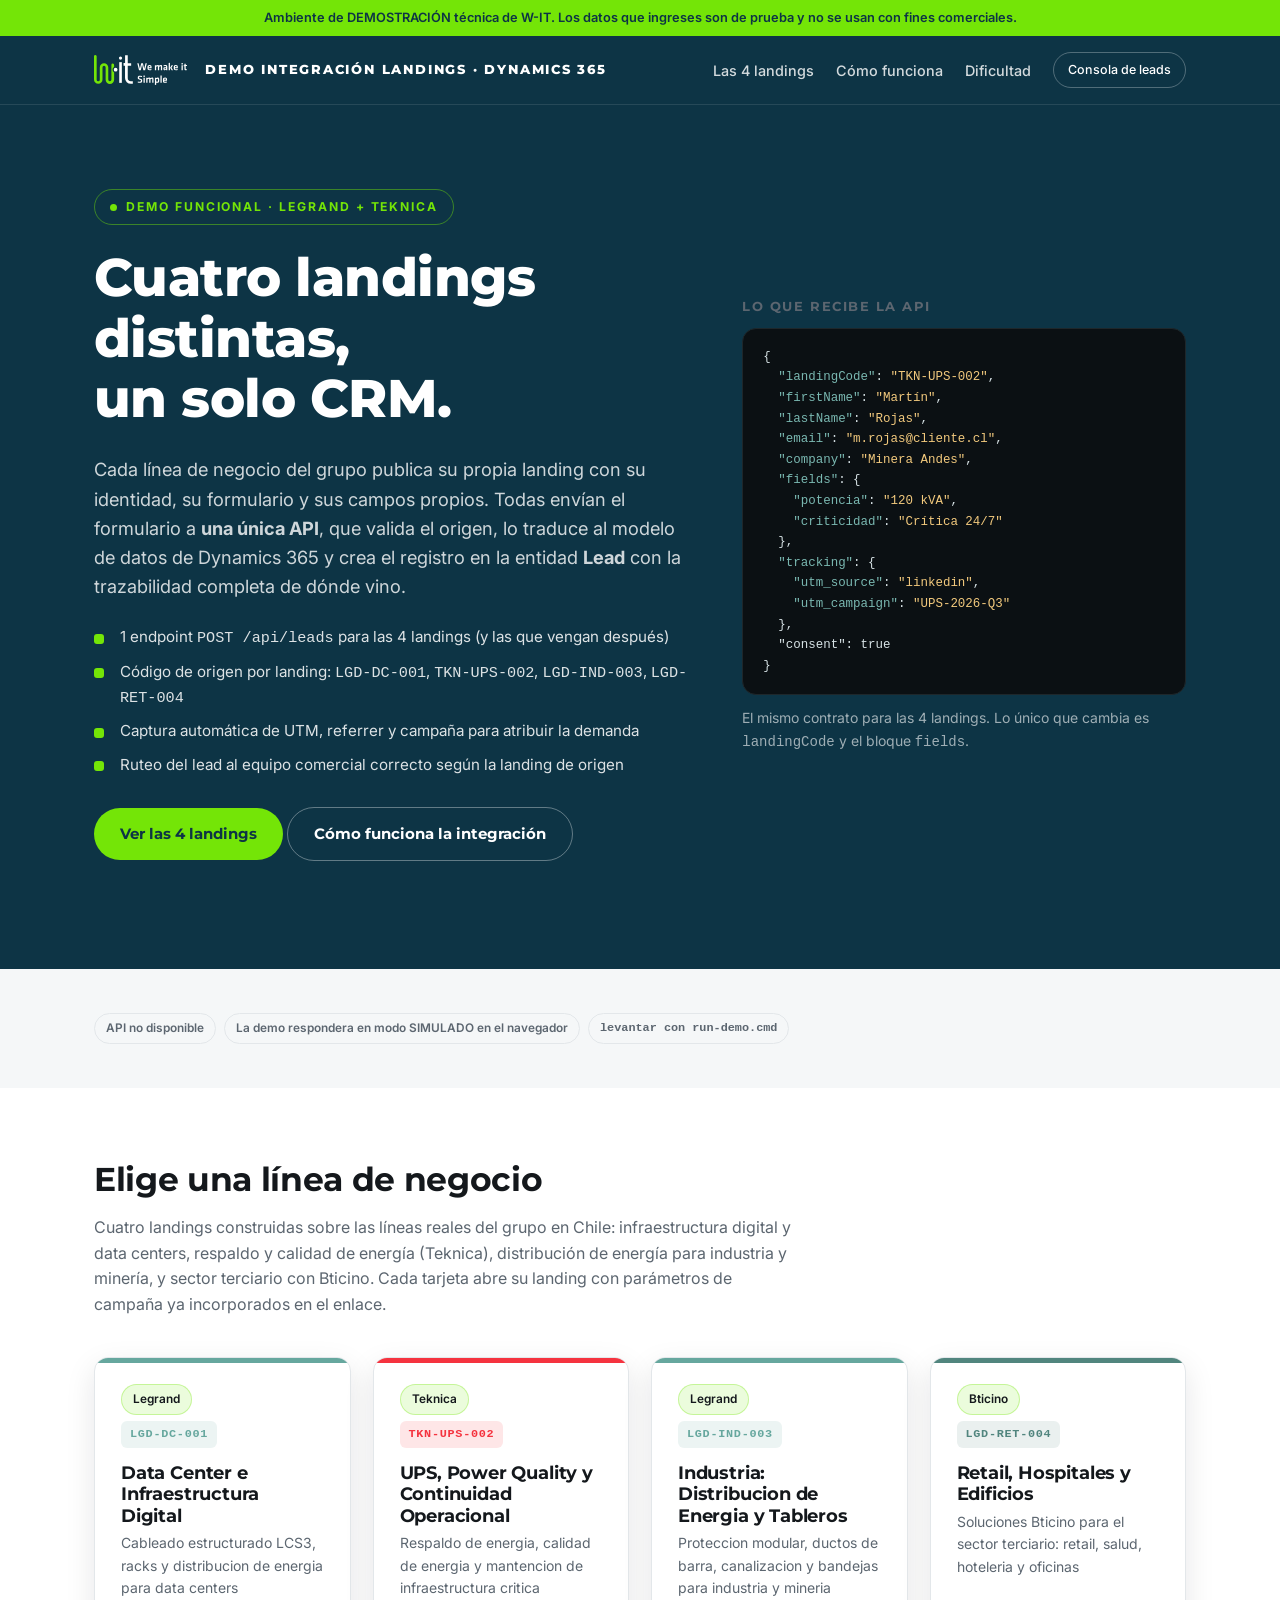
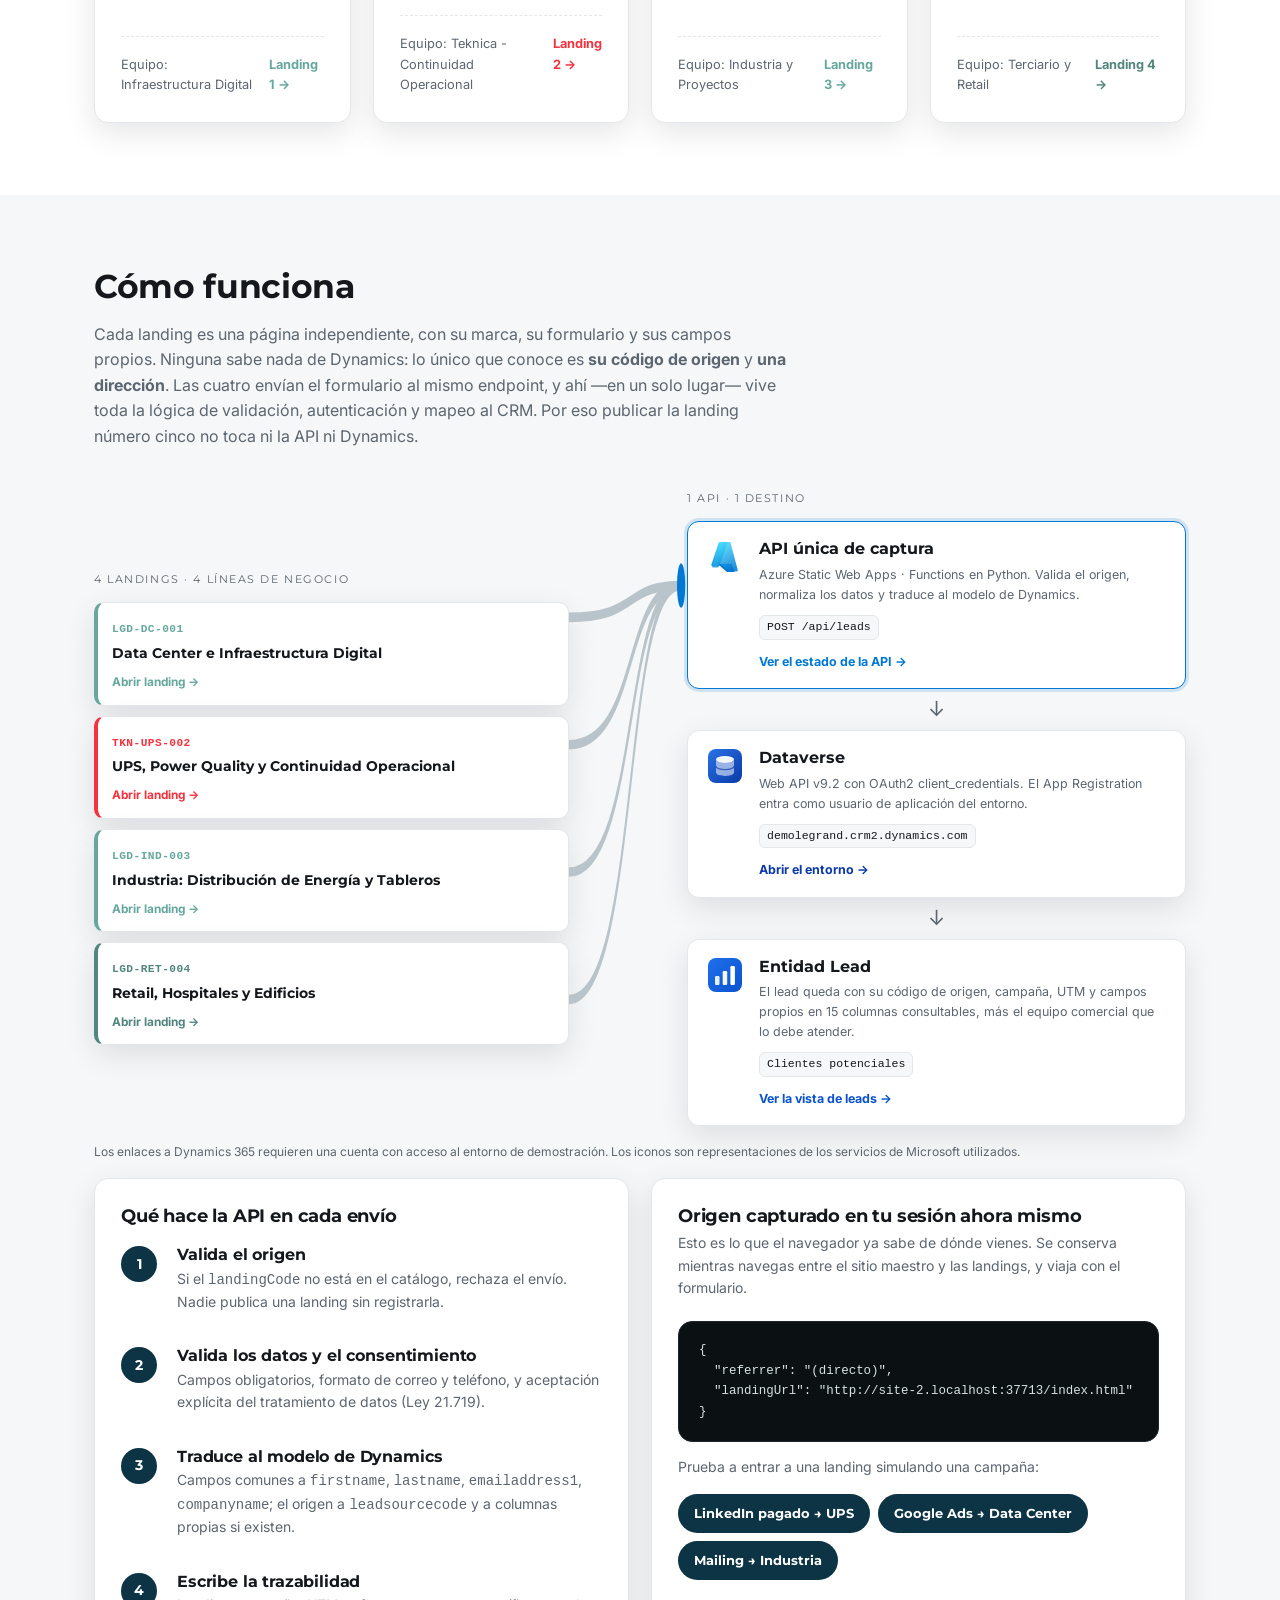
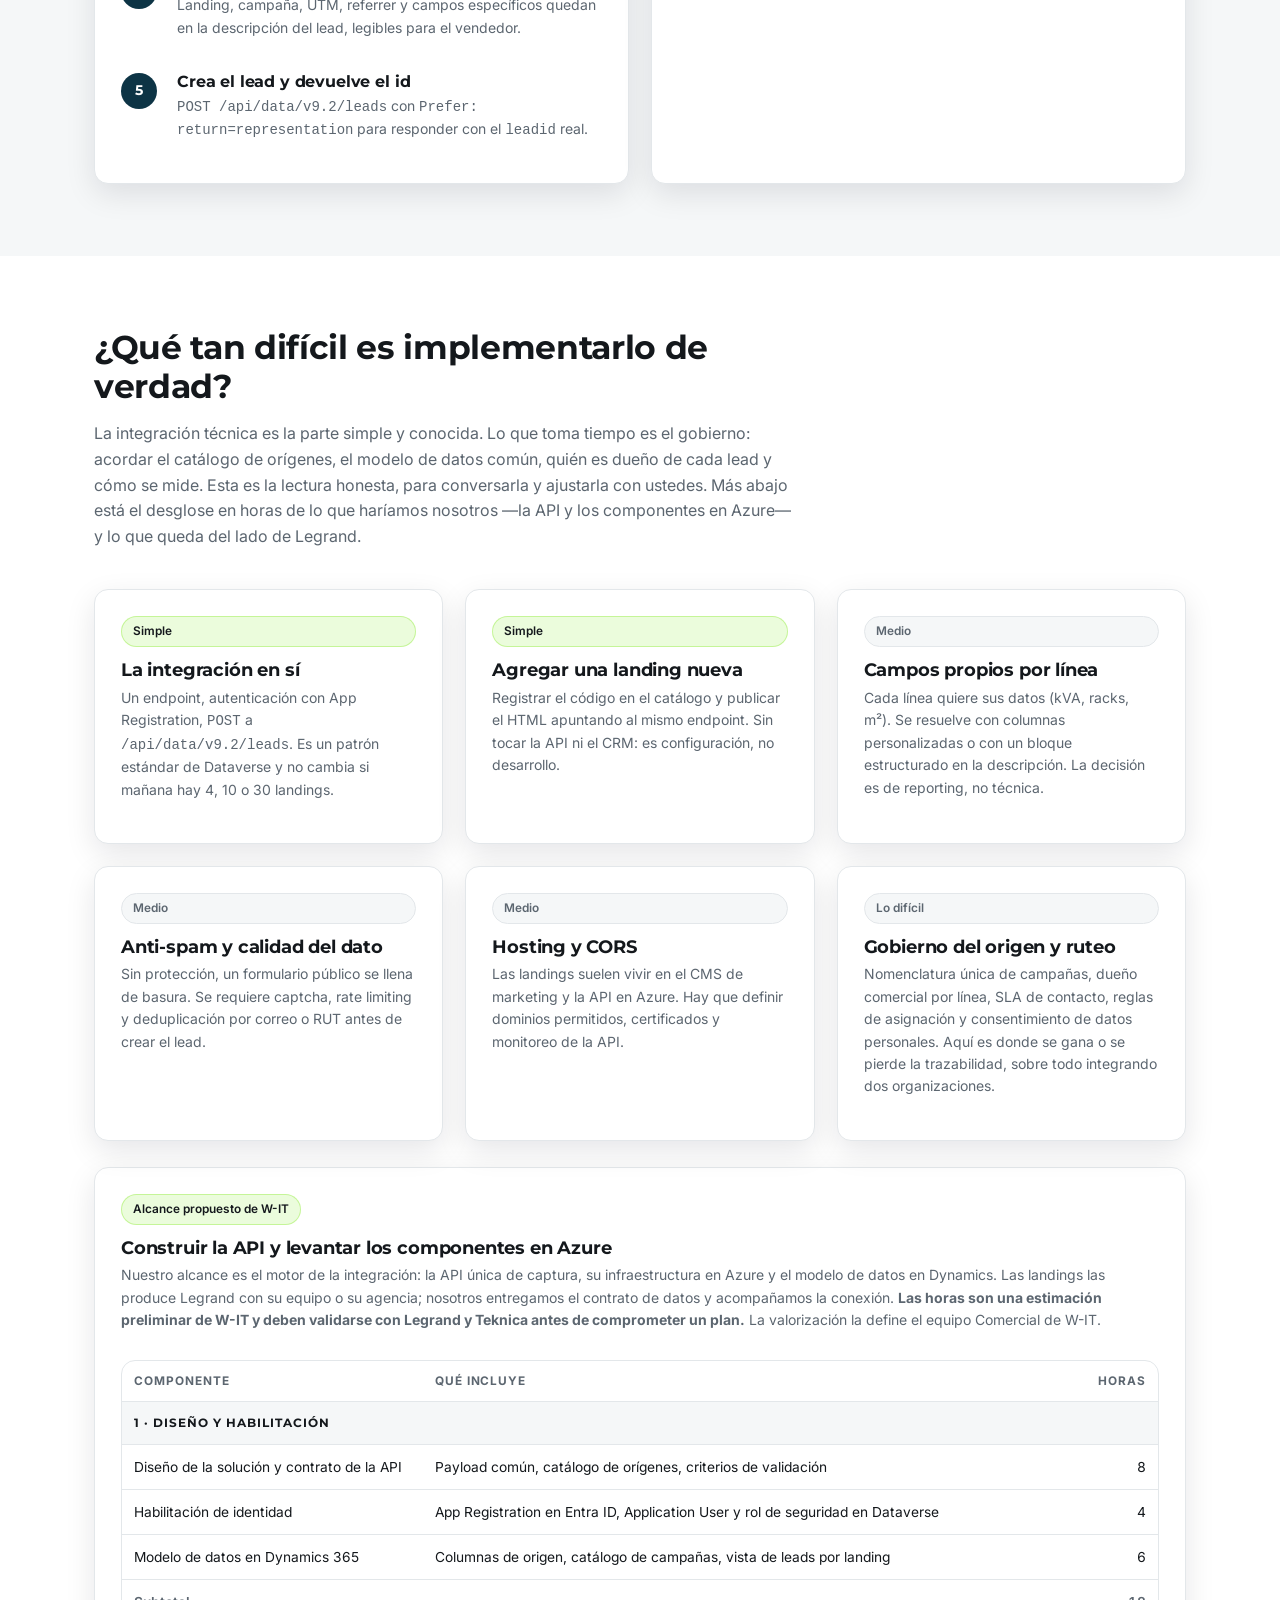
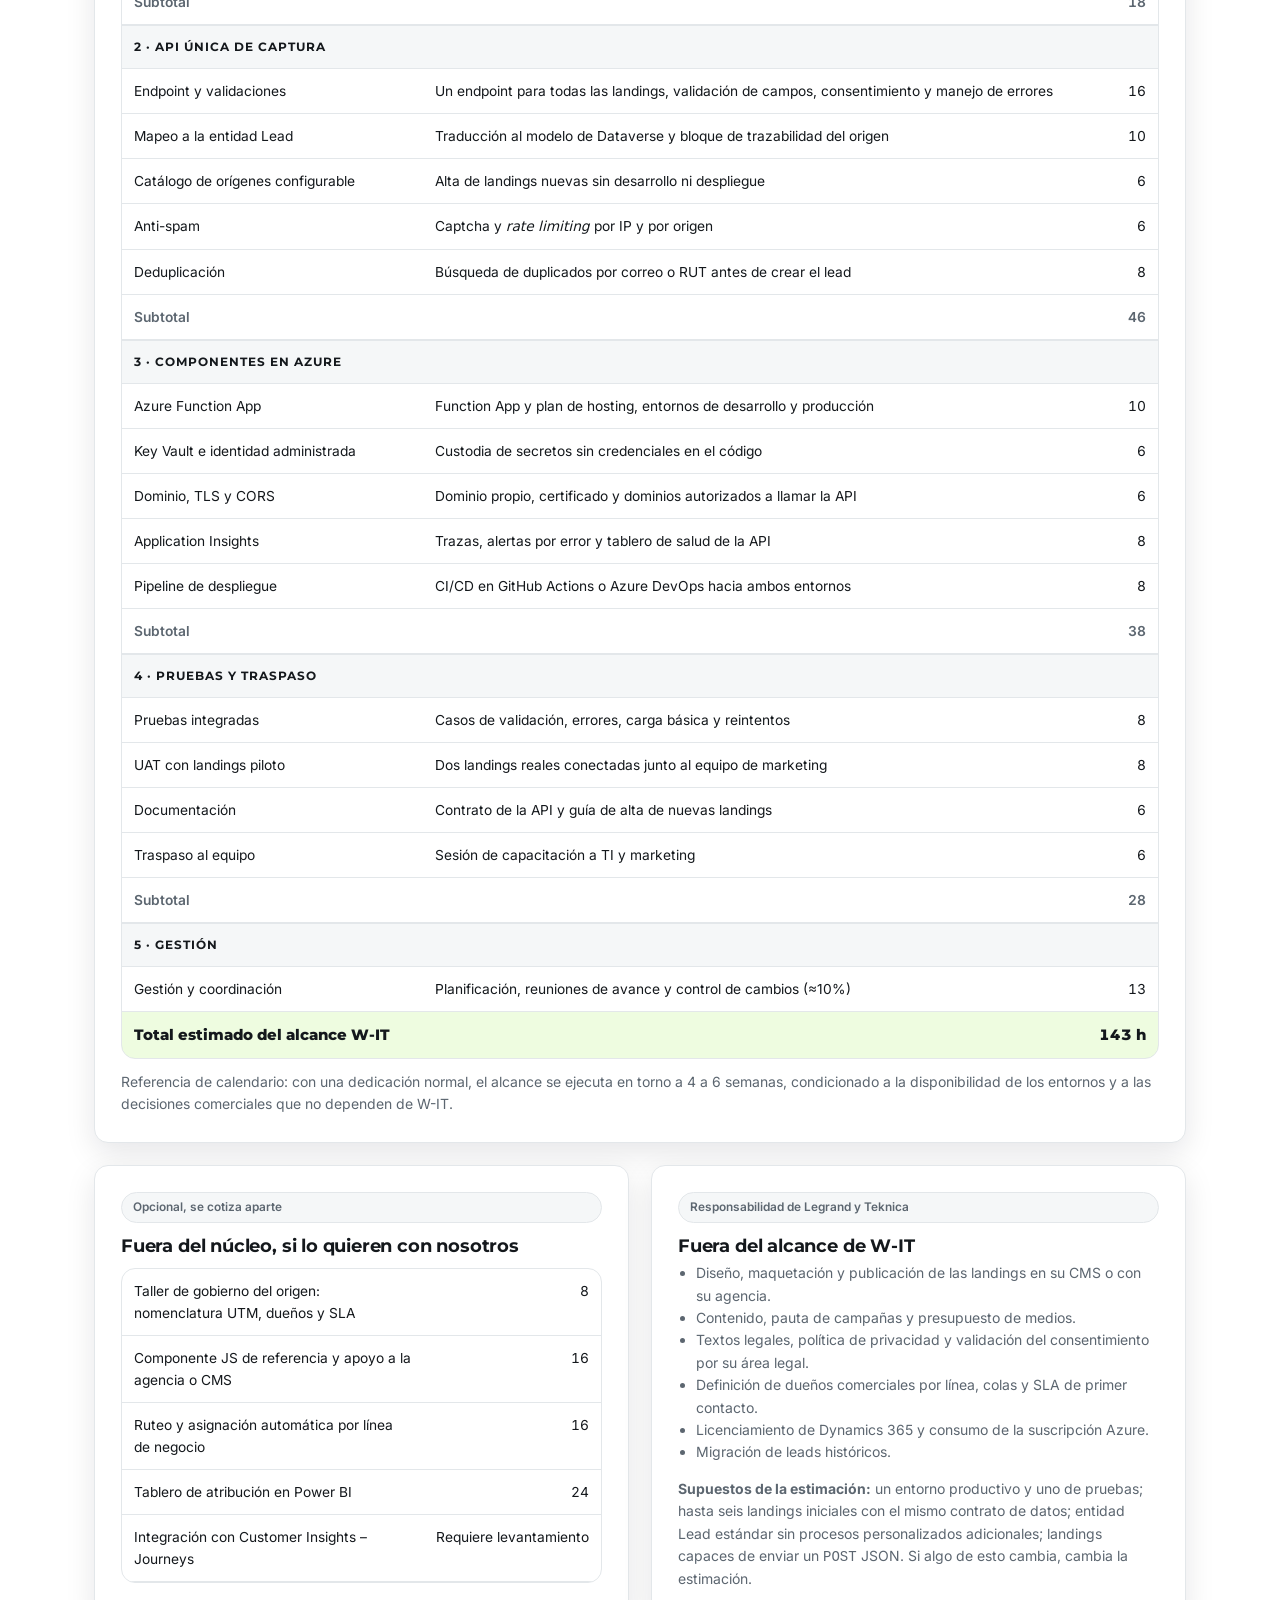
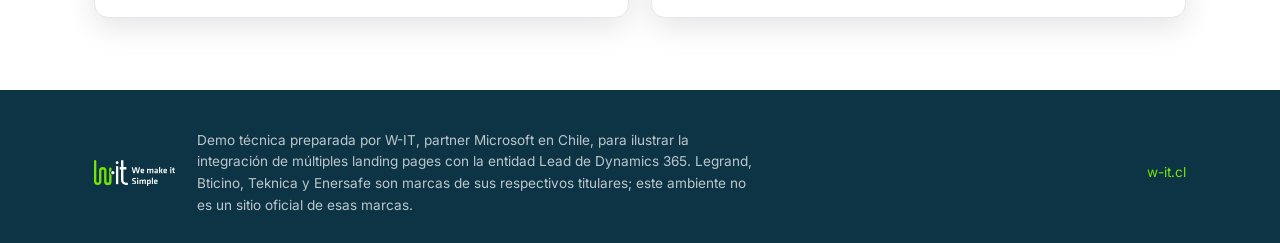
==== commit c3469ad7: "Diagrama de la integracion: 4 landings que convergen en una sola API Reemplaza la fila de cajas por " ====
--- a/index.html
+++ b/index.html
@@ -111,23 +111,117 @@
     <div class="section-head">
       <h2>Cómo funciona</h2>
       <p class="muted">
-        La clave del diseño es que la landing no sabe nada de Dynamics. Solo conoce su código de
-        origen y el endpoint. Toda la lógica de mapeo, validación y autenticación vive en un
-        único punto, y ese punto es el que se mantiene.
+        Cada landing es una página independiente, con su marca, su formulario y sus campos propios.
+        Ninguna sabe nada de Dynamics: lo único que conoce es <b>su código de origen</b> y <b>una
+        dirección</b>. Las cuatro envían el formulario al mismo endpoint, y ahí —en un solo lugar—
+        vive toda la lógica de validación, autenticación y mapeo al CRM. Por eso publicar la landing
+        número cinco no toca ni la API ni Dynamics.
       </p>
     </div>
 
-    <div class="flow" style="margin-bottom:40px">
-      <div class="node"><b>4 landings</b>HTML estático, cada una con su marca, su formulario y su código de origen</div>
-      <div class="arrow">→</div>
-      <div class="node hi"><b>1 API de captura</b>Valida, normaliza, resuelve el origen y arma el payload del lead</div>
-      <div class="arrow">→</div>
-      <div class="node"><b>Dataverse Web API</b>OAuth2 client_credentials con App Registration de Entra ID</div>
-      <div class="arrow">→</div>
-      <div class="node"><b>Entidad Lead</b>Registro con origen, campaña, UTM y campos propios de la landing</div>
-      <div class="arrow">→</div>
-      <div class="node"><b>Comercial</b>Ruteo al equipo dueño de esa línea y seguimiento en el CRM</div>
-    </div>
+    <div class="diagrama">
+      <div class="dg-col">
+        <span class="dg-titulo">4 landings &middot; 4 líneas de negocio</span>
+      <a class="dg-landing" style="--c:#66A79E" href="landings/datacenter.html">
+        <span class="dg-code">LGD-DC-001</span>
+        <b>Data Center e Infraestructura Digital</b>
+        <span class="dg-abrir">Abrir landing &rarr;</span>
+      </a>
+      <a class="dg-landing" style="--c:#F5333F" href="landings/ups-continuidad.html">
+        <span class="dg-code">TKN-UPS-002</span>
+        <b>UPS, Power Quality y Continuidad Operacional</b>
+        <span class="dg-abrir">Abrir landing &rarr;</span>
+      </a>
+      <a class="dg-landing" style="--c:#66A79E" href="landings/industria.html">
+        <span class="dg-code">LGD-IND-003</span>
+        <b>Industria: Distribución de Energía y Tableros</b>
+        <span class="dg-abrir">Abrir landing &rarr;</span>
+      </a>
+      <a class="dg-landing" style="--c:#51857E" href="landings/retail-terciario.html">
+        <span class="dg-code">LGD-RET-004</span>
+        <b>Retail, Hospitales y Edificios</b>
+        <span class="dg-abrir">Abrir landing &rarr;</span>
+      </a>
+      </div>
+
+      <div class="dg-conector" aria-hidden="true">
+        <svg viewBox="0 0 100 100" preserveAspectRatio="none">
+          <g fill="none" stroke="#B9C4CA" stroke-width="1.5" vector-effect="non-scaling-stroke">
+            <path d="M0 20 C 60 20, 45 15, 95 15" />
+            <path d="M0 40 C 60 40, 45 15, 95 15" />
+            <path d="M0 60 C 60 60, 45 15, 95 15" />
+            <path d="M0 80 C 60 80, 45 15, 95 15" />
+          </g>
+          <circle cx="95" cy="15" r="3.5" fill="#0078D4" vector-effect="non-scaling-stroke" />
+        </svg>
+      </div>
+
+      <div class="dg-col">
+        <span class="dg-titulo">1 API &middot; 1 destino</span>
+
+        <div class="dg-nodo hi" style="--c:#0078D4">
+          <svg class="ico" viewBox="0 0 40 40" role="img" aria-label="Microsoft Azure">
+            <defs><linearGradient id="azg" x1=".2" y1="0" x2=".7" y2="1">
+              <stop offset="0" stop-color="#50E6FF"/><stop offset="1" stop-color="#0078D4"/></linearGradient></defs>
+            <path d="M14.9 5h7.6l-7.9 23.4a1.2 1.2 0 0 1-1.2.8H7.5a1.2 1.2 0 0 1-1.1-1.6l7.3-21.8A1.2 1.2 0 0 1 14.9 5z" fill="url(#azg)"/>
+            <path d="M26.6 26.7H14.1a.6.6 0 0 0-.4 1l8 7.1c.2.2.5.3.8.3h7z" fill="#0078D4"/>
+            <path d="M24.4 5h-9l-8.2 24a1.2 1.2 0 0 0 1.1 1.6h4.9l1.6-4.6 8.9 8.4h7.9a1.2 1.2 0 0 0 1.1-1.6L25.5 5.8A1.2 1.2 0 0 0 24.4 5z" fill="url(#azg)" opacity=".85"/>
+          </svg>
+          <div>
+            <b>API única de captura</b>
+            <span class="sub">Azure Static Web Apps &middot; Functions en Python. Valida el origen,
+              normaliza los datos y traduce al modelo de Dynamics.</span>
+            <span class="dg-tag">POST /api/leads</span><br>
+            <a class="dg-ver" href="api/health" target="_blank" rel="noopener">Ver el estado de la API &rarr;</a>
+          </div>
+        </div>
+
+        <div class="dg-flecha">&darr;</div>
+
+        <div class="dg-nodo" style="--c:#0B3AA8">
+          <svg class="ico" viewBox="0 0 40 40" role="img" aria-label="Microsoft Dataverse">
+            <defs><linearGradient id="dvg" x1="0" y1="0" x2="1" y2="1">
+              <stop offset="0" stop-color="#2A72E5"/><stop offset="1" stop-color="#0B3AA8"/></linearGradient></defs>
+            <rect x="3" y="3" width="34" height="34" rx="8" fill="url(#dvg)"/>
+            <ellipse cx="20" cy="13.5" rx="9" ry="3.4" fill="#fff" opacity=".95"/>
+            <path d="M11 13.5v13c0 1.9 4 3.4 9 3.4s9-1.5 9-3.4v-13c0 1.9-4 3.4-9 3.4s-9-1.5-9-3.4z" fill="#fff" opacity=".55"/>
+            <path d="M11 20.2c0 1.9 4 3.4 9 3.4s9-1.5 9-3.4" fill="none" stroke="#0B3AA8" stroke-width="1.4" opacity=".7"/>
+          </svg>
+          <div>
+            <b>Dataverse</b>
+            <span class="sub">Web API v9.2 con OAuth2 client_credentials. El App Registration entra
+              como usuario de aplicación del entorno.</span>
+            <span class="dg-tag">demolegrand.crm2.dynamics.com</span><br>
+            <a class="dg-ver" href="https://demolegrand.crm2.dynamics.com/" target="_blank" rel="noopener">Abrir el entorno &rarr;</a>
+          </div>
+        </div>
+
+        <div class="dg-flecha">&darr;</div>
+
+        <div class="dg-nodo" style="--c:#0B53CE">
+          <svg class="ico" viewBox="0 0 40 40" role="img" aria-label="Dynamics 365 Sales">
+            <defs><linearGradient id="slg" x1="0" y1="0" x2="1" y2="1">
+              <stop offset="0" stop-color="#1F6FEB"/><stop offset="1" stop-color="#0B53CE"/></linearGradient></defs>
+            <rect x="3" y="3" width="34" height="34" rx="8" fill="url(#slg)"/>
+            <rect x="10" y="21" width="4.5" height="9" rx="1.2" fill="#fff" opacity=".9"/>
+            <rect x="17.7" y="16" width="4.5" height="14" rx="1.2" fill="#fff" opacity=".95"/>
+            <rect x="25.4" y="11" width="4.5" height="19" rx="1.2" fill="#fff"/>
+          </svg>
+          <div>
+            <b>Entidad Lead</b>
+            <span class="sub">El lead queda con su código de origen, campaña, UTM y campos propios
+              en 15 columnas consultables, más el equipo comercial que lo debe atender.</span>
+            <span class="dg-tag">Clientes potenciales</span><br>
+            <a class="dg-ver" href="https://demolegrand.crm2.dynamics.com/main.aspx?pagetype=entitylist&etn=lead&viewid=%7B5A926B99-3A5F-DF11-AE90-00155D2E3002%7D&viewtype=1039" target="_blank" rel="noopener">Ver la vista de leads &rarr;</a>
+          </div>
+        </div>
+      </div>
+    </div>
+
+    <p class="dg-pie">
+      Los enlaces a Dynamics 365 requieren una cuenta con acceso al entorno de demostración.
+      Los iconos son representaciones de los servicios de Microsoft utilizados.
+    </p>
 
     <div class="grid grid-2">
       <div class="card">
--- a/assets/css/site.css
+++ b/assets/css/site.css
@@ -277,3 +277,68 @@
   padding: 8px 0; text-align: center;
 }
 .demobar a { color: #0D3445; }
+
+/* --- Diagrama de la integracion --------------------------------------- */
+.diagrama {
+  display: grid; grid-template-columns: minmax(0, 1fr) 118px minmax(0, 1.05fr);
+  align-items: center; margin-bottom: 12px;
+}
+.dg-col { display: flex; flex-direction: column; gap: 10px; min-width: 0; }
+.dg-titulo {
+  font-family: var(--font-head); font-size: .7rem; letter-spacing: .14em;
+  text-transform: uppercase; color: var(--muted); margin-bottom: 4px;
+}
+
+/* Las 4 landings */
+.dg-landing {
+  display: block; text-decoration: none; color: inherit; background: var(--surface);
+  border: 1px solid var(--line); border-left: 4px solid var(--c, var(--accent));
+  border-radius: 10px; padding: 11px 14px; box-shadow: var(--shadow);
+  transition: transform .15s ease, box-shadow .15s ease;
+}
+.dg-landing:hover { transform: translateX(4px); box-shadow: var(--shadow-lg); }
+.dg-landing .dg-code {
+  font-family: ui-monospace, Consolas, monospace; font-size: .7rem; font-weight: 700;
+  color: var(--c, var(--accent)); letter-spacing: .04em;
+}
+.dg-landing b { display: block; font-family: var(--font-head); font-size: .9rem; margin: 2px 0 3px; }
+.dg-landing .dg-abrir { font-size: .74rem; font-weight: 700; color: var(--c, var(--accent)); }
+
+/* Conector: 4 curvas que convergen en un punto */
+.dg-conector { align-self: stretch; display: flex; }
+.dg-conector svg { width: 100%; height: 100%; min-height: 230px; }
+
+/* Cadena API -> Dataverse -> Lead */
+.dg-nodo {
+  display: grid; grid-template-columns: 40px 1fr; gap: 14px; align-items: start;
+  background: var(--surface); border: 1px solid var(--line); border-radius: 12px;
+  padding: 15px 17px; box-shadow: var(--shadow);
+}
+.dg-nodo.hi { border-color: var(--c); box-shadow: 0 0 0 3px color-mix(in srgb, var(--c) 16%, transparent); }
+.dg-nodo .ico { width: 40px; height: 40px; }
+.dg-nodo b { display: block; font-family: var(--font-head); font-size: .97rem; }
+.dg-nodo .sub { display: block; font-size: .78rem; color: var(--muted); margin: 3px 0 7px; }
+.dg-nodo .dg-tag {
+  display: inline-block; font-family: ui-monospace, Consolas, monospace; font-size: .72rem;
+  background: var(--surface-2); border: 1px solid var(--line); border-radius: 6px;
+  padding: 2px 7px; margin-bottom: 8px;
+}
+.dg-nodo a.dg-ver {
+  display: inline-flex; align-items: center; gap: 5px; font-size: .78rem; font-weight: 700;
+  color: var(--c); text-decoration: none;
+}
+.dg-nodo a.dg-ver:hover { text-decoration: underline; }
+.dg-flecha { text-align: center; color: var(--muted); font-size: 1.3rem; line-height: 1; }
+.dg-pie { font-size: .75rem; color: var(--muted); margin-top: 16px; }
+
+/* Responsive del diagrama: va al final para ganarle a las reglas base.
+   El selector usa .dg-conector + .dg-col porque el conector sigue en el DOM
+   entre ambas columnas aunque este oculto. */
+@media (max-width: 940px) {
+  .diagrama { grid-template-columns: 1fr; gap: 18px; }
+  .dg-conector { display: none; }
+  .dg-conector + .dg-col::before {
+    content: "93"; display: block; text-align: center; font-size: 1.7rem;
+    line-height: 1; color: var(--muted); margin-bottom: 10px;
+  }
+}
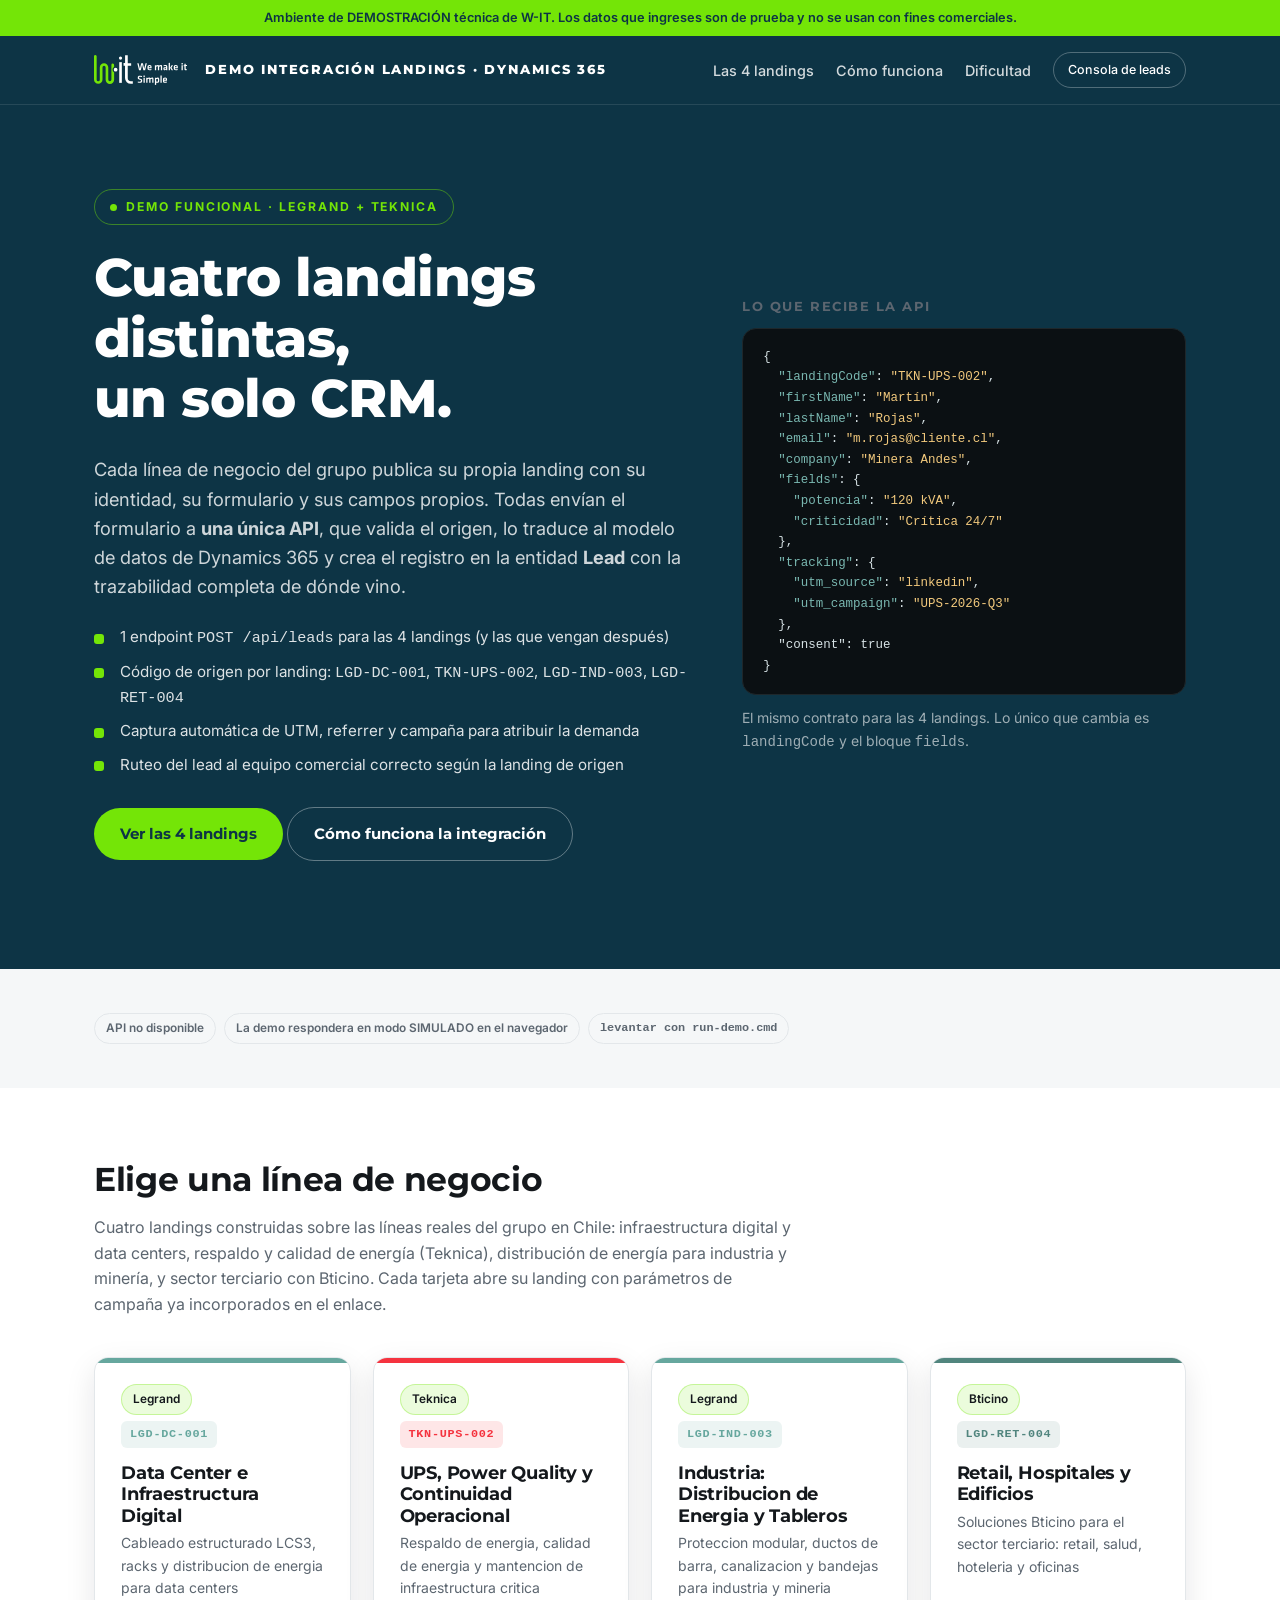
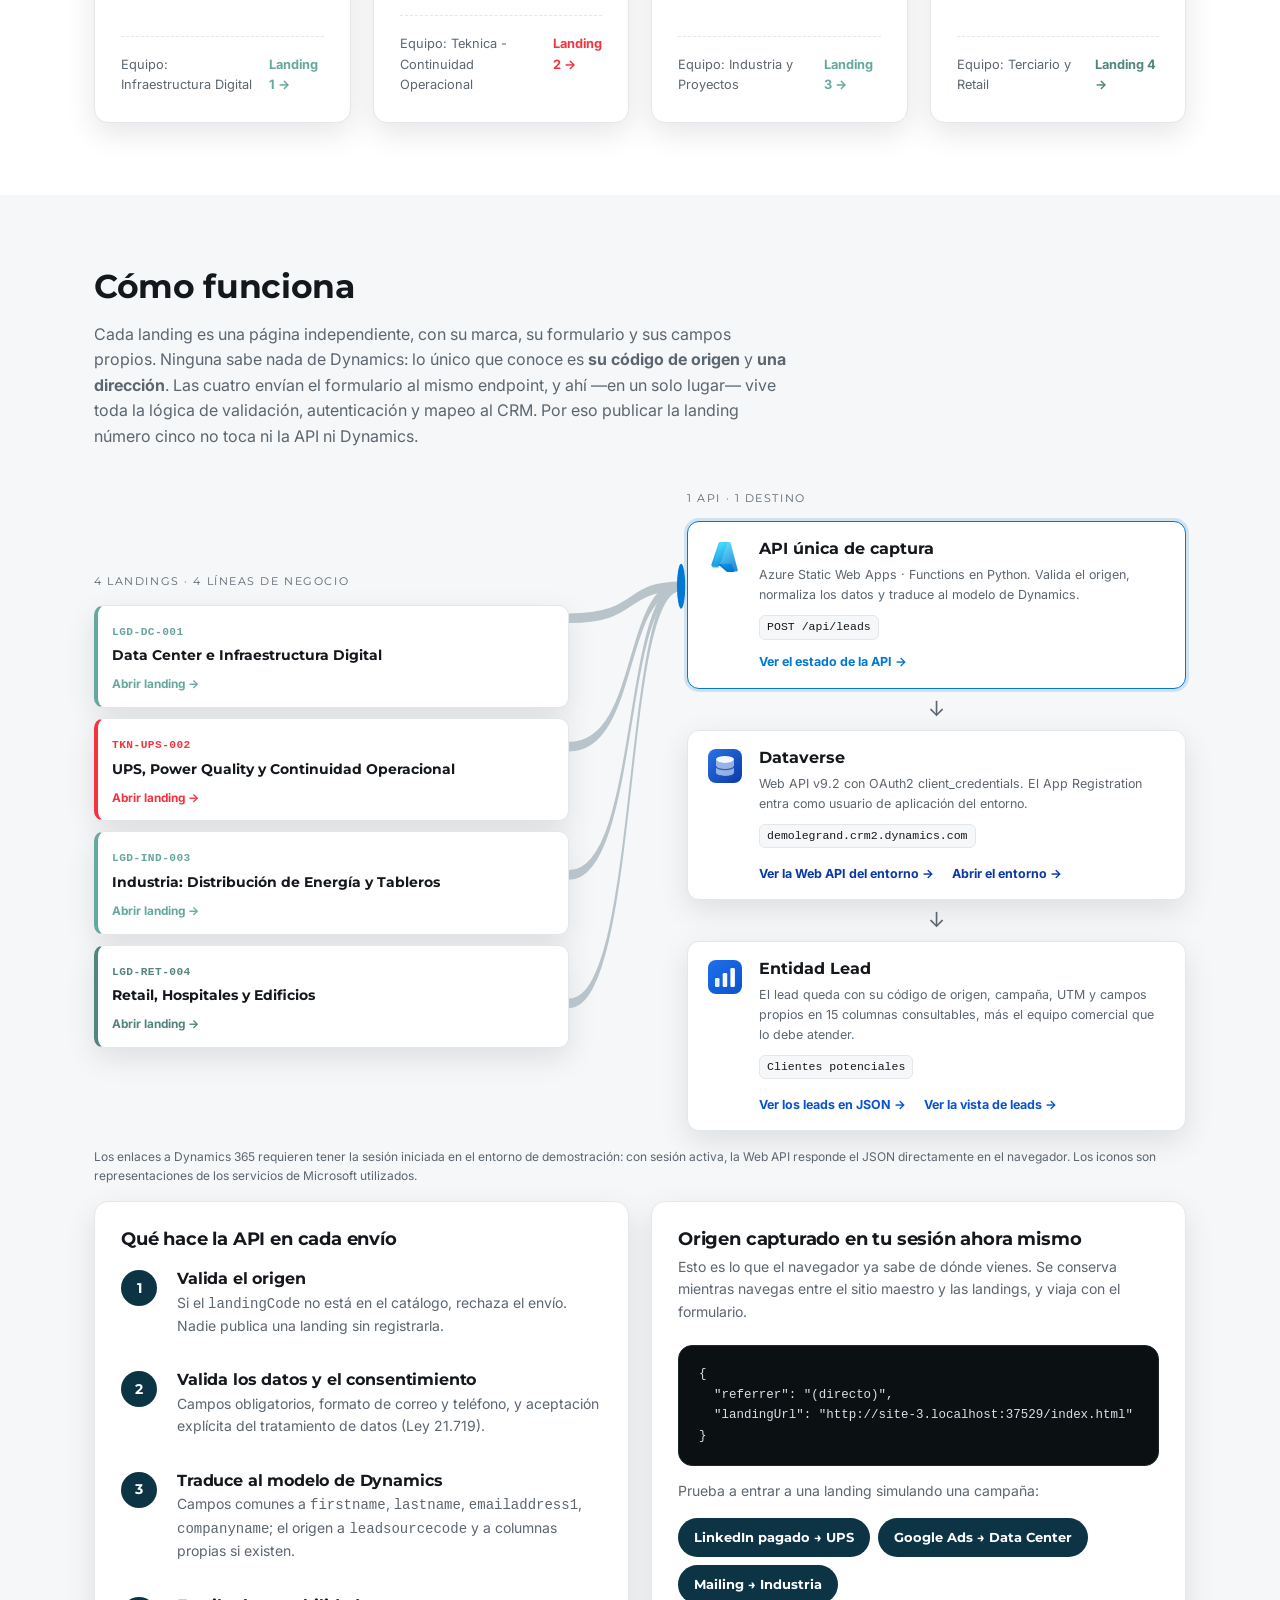
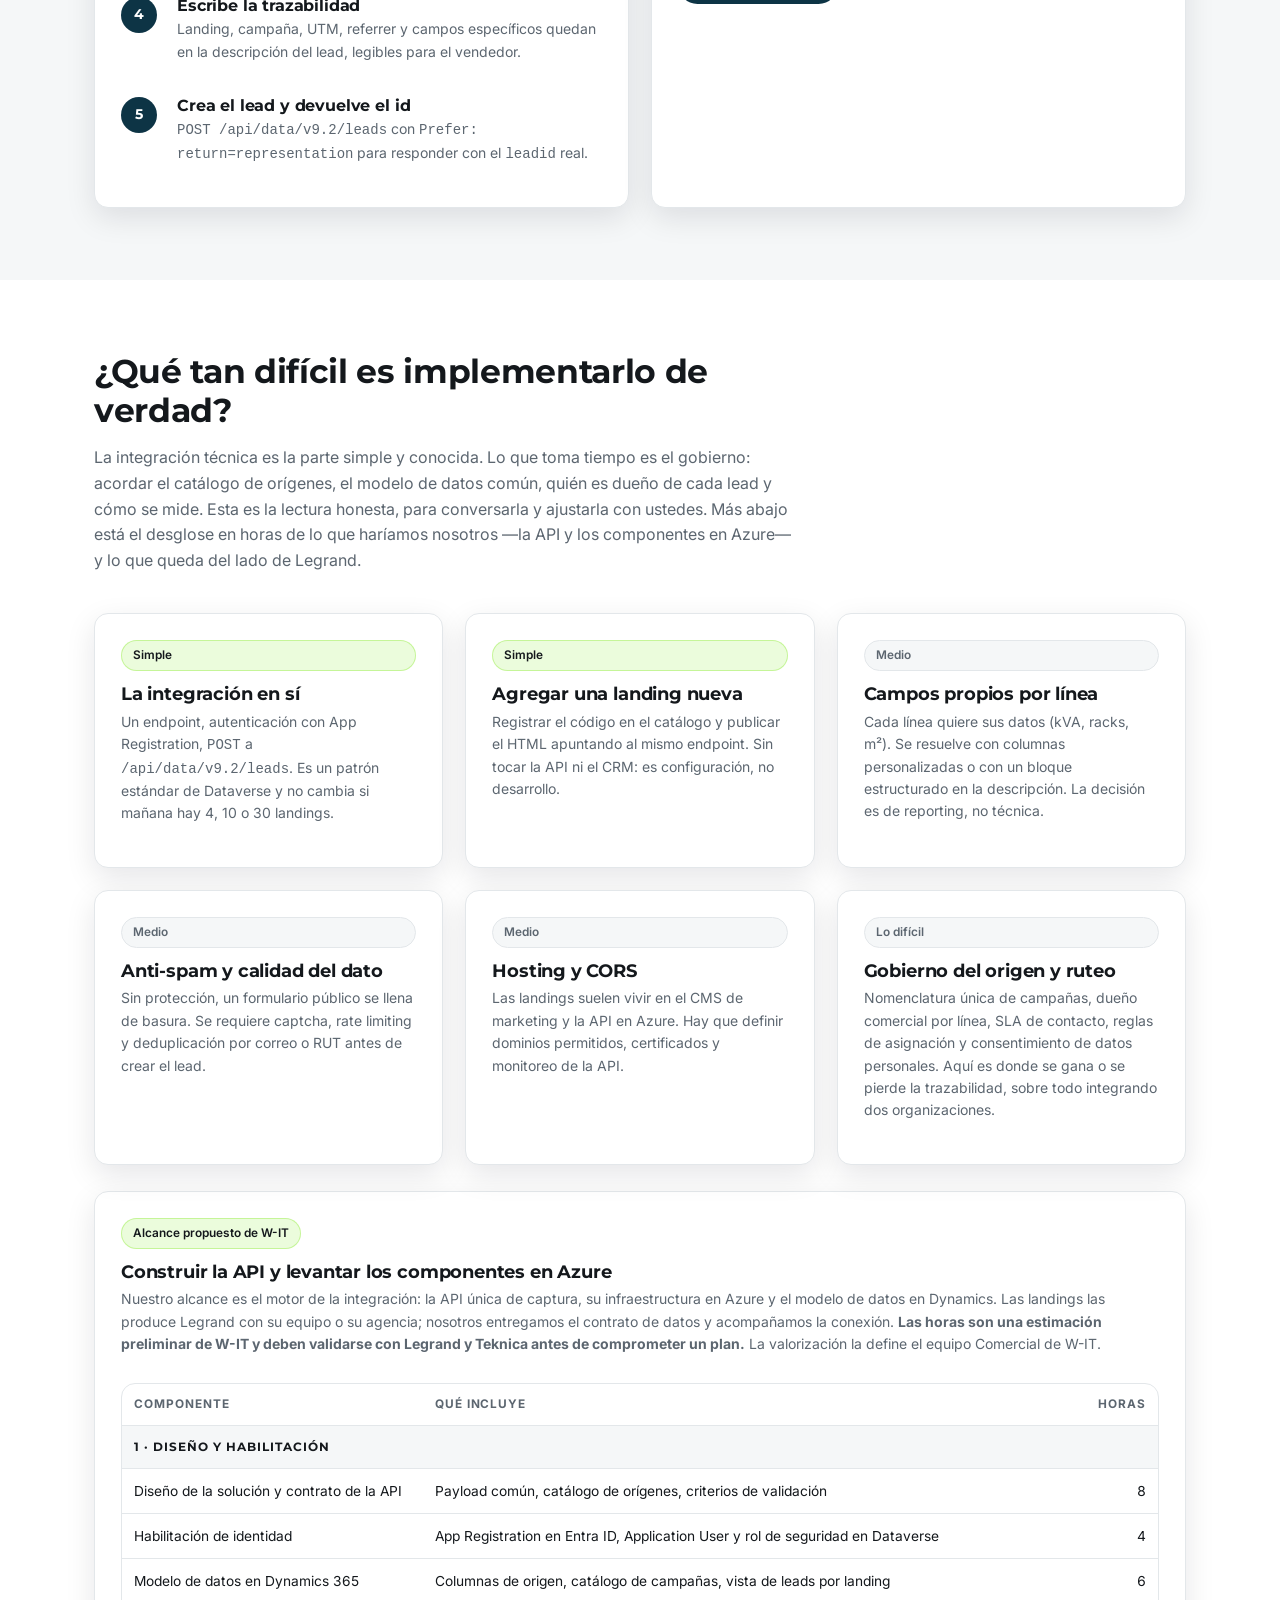
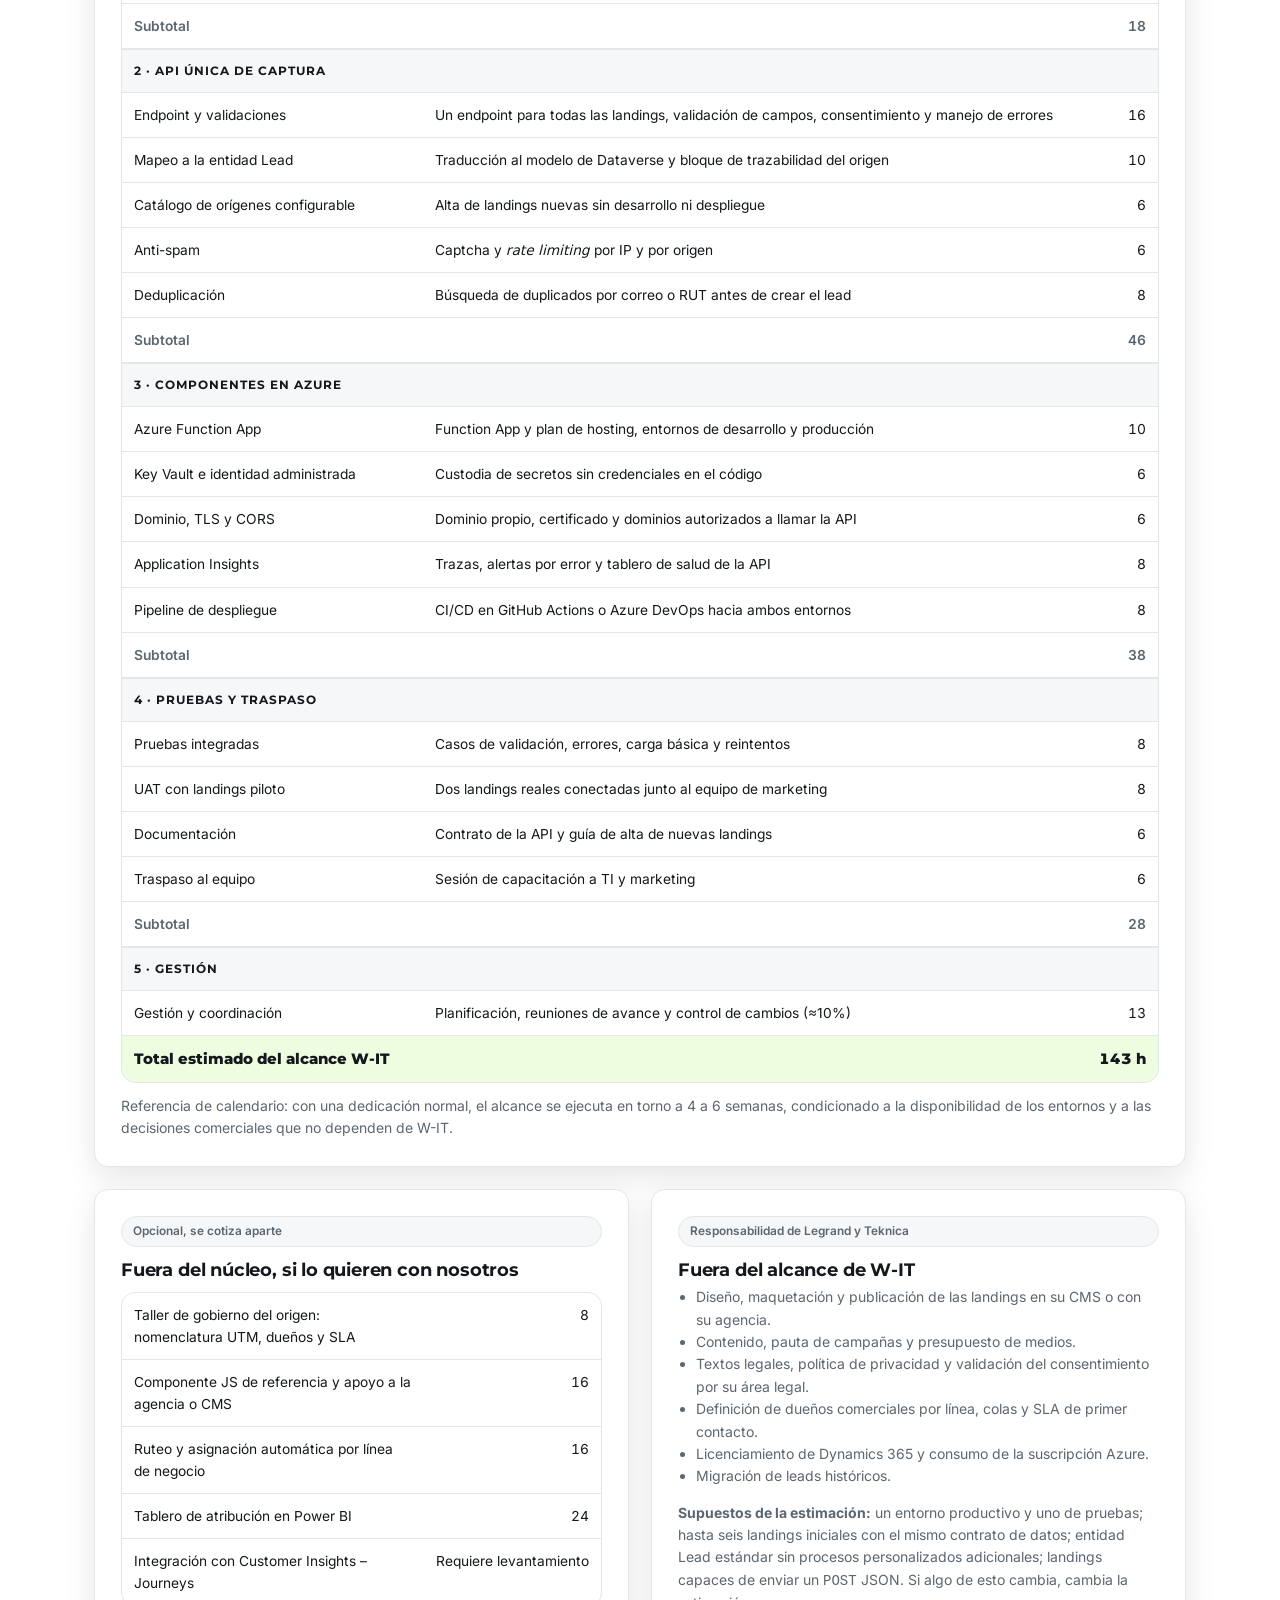
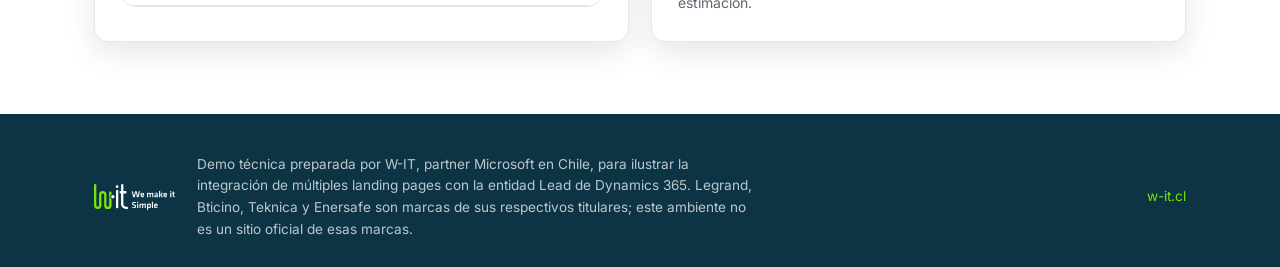
==== commit aa1b1c7f: "Enlaces a la Web API de Dataverse desde el diagrama El nodo de Dataverse abre el documento de servic" ====
--- a/index.html
+++ b/index.html
@@ -191,8 +191,11 @@
             <b>Dataverse</b>
             <span class="sub">Web API v9.2 con OAuth2 client_credentials. El App Registration entra
               como usuario de aplicación del entorno.</span>
-            <span class="dg-tag">demolegrand.crm2.dynamics.com</span><br>
-            <a class="dg-ver" href="https://demolegrand.crm2.dynamics.com/" target="_blank" rel="noopener">Abrir el entorno &rarr;</a>
+            <span class="dg-tag">demolegrand.crm2.dynamics.com</span>
+            <span class="dg-links">
+              <a class="dg-ver" href="https://demolegrand.crm2.dynamics.com/api/data/v9.2/" target="_blank" rel="noopener">Ver la Web API del entorno &rarr;</a>
+              <a class="dg-ver" href="https://demolegrand.crm2.dynamics.com/" target="_blank" rel="noopener">Abrir el entorno &rarr;</a>
+            </span>
           </div>
         </div>
 
@@ -211,15 +214,19 @@
             <b>Entidad Lead</b>
             <span class="sub">El lead queda con su código de origen, campaña, UTM y campos propios
               en 15 columnas consultables, más el equipo comercial que lo debe atender.</span>
-            <span class="dg-tag">Clientes potenciales</span><br>
-            <a class="dg-ver" href="https://demolegrand.crm2.dynamics.com/main.aspx?pagetype=entitylist&etn=lead&viewid=%7B5A926B99-3A5F-DF11-AE90-00155D2E3002%7D&viewtype=1039" target="_blank" rel="noopener">Ver la vista de leads &rarr;</a>
+            <span class="dg-tag">Clientes potenciales</span>
+            <span class="dg-links">
+              <a class="dg-ver" href="https://demolegrand.crm2.dynamics.com/api/data/v9.2/leads?$select=subject,wit_landingcode,wit_campana,wit_utmsource,wit_utmmedium,wit_equipoasignado,createdon&amp;$orderby=createdon%20desc&amp;$top=10" target="_blank" rel="noopener">Ver los leads en JSON &rarr;</a>
+              <a class="dg-ver" href="https://demolegrand.crm2.dynamics.com/main.aspx?pagetype=entitylist&etn=lead&viewid=%7B5A926B99-3A5F-DF11-AE90-00155D2E3002%7D&viewtype=1039" target="_blank" rel="noopener">Ver la vista de leads &rarr;</a>
+            </span>
           </div>
         </div>
       </div>
     </div>
 
     <p class="dg-pie">
-      Los enlaces a Dynamics 365 requieren una cuenta con acceso al entorno de demostración.
+      Los enlaces a Dynamics 365 requieren tener la sesión iniciada en el entorno de demostración:
+      con sesión activa, la Web API responde el JSON directamente en el navegador.
       Los iconos son representaciones de los servicios de Microsoft utilizados.
     </p>
 
--- a/assets/css/site.css
+++ b/assets/css/site.css
@@ -328,6 +328,7 @@
   color: var(--c); text-decoration: none;
 }
 .dg-nodo a.dg-ver:hover { text-decoration: underline; }
+.dg-links { display: flex; flex-wrap: wrap; gap: 6px 18px; margin-top: 8px; }
 .dg-flecha { text-align: center; color: var(--muted); font-size: 1.3rem; line-height: 1; }
 .dg-pie { font-size: .75rem; color: var(--muted); margin-top: 16px; }
 
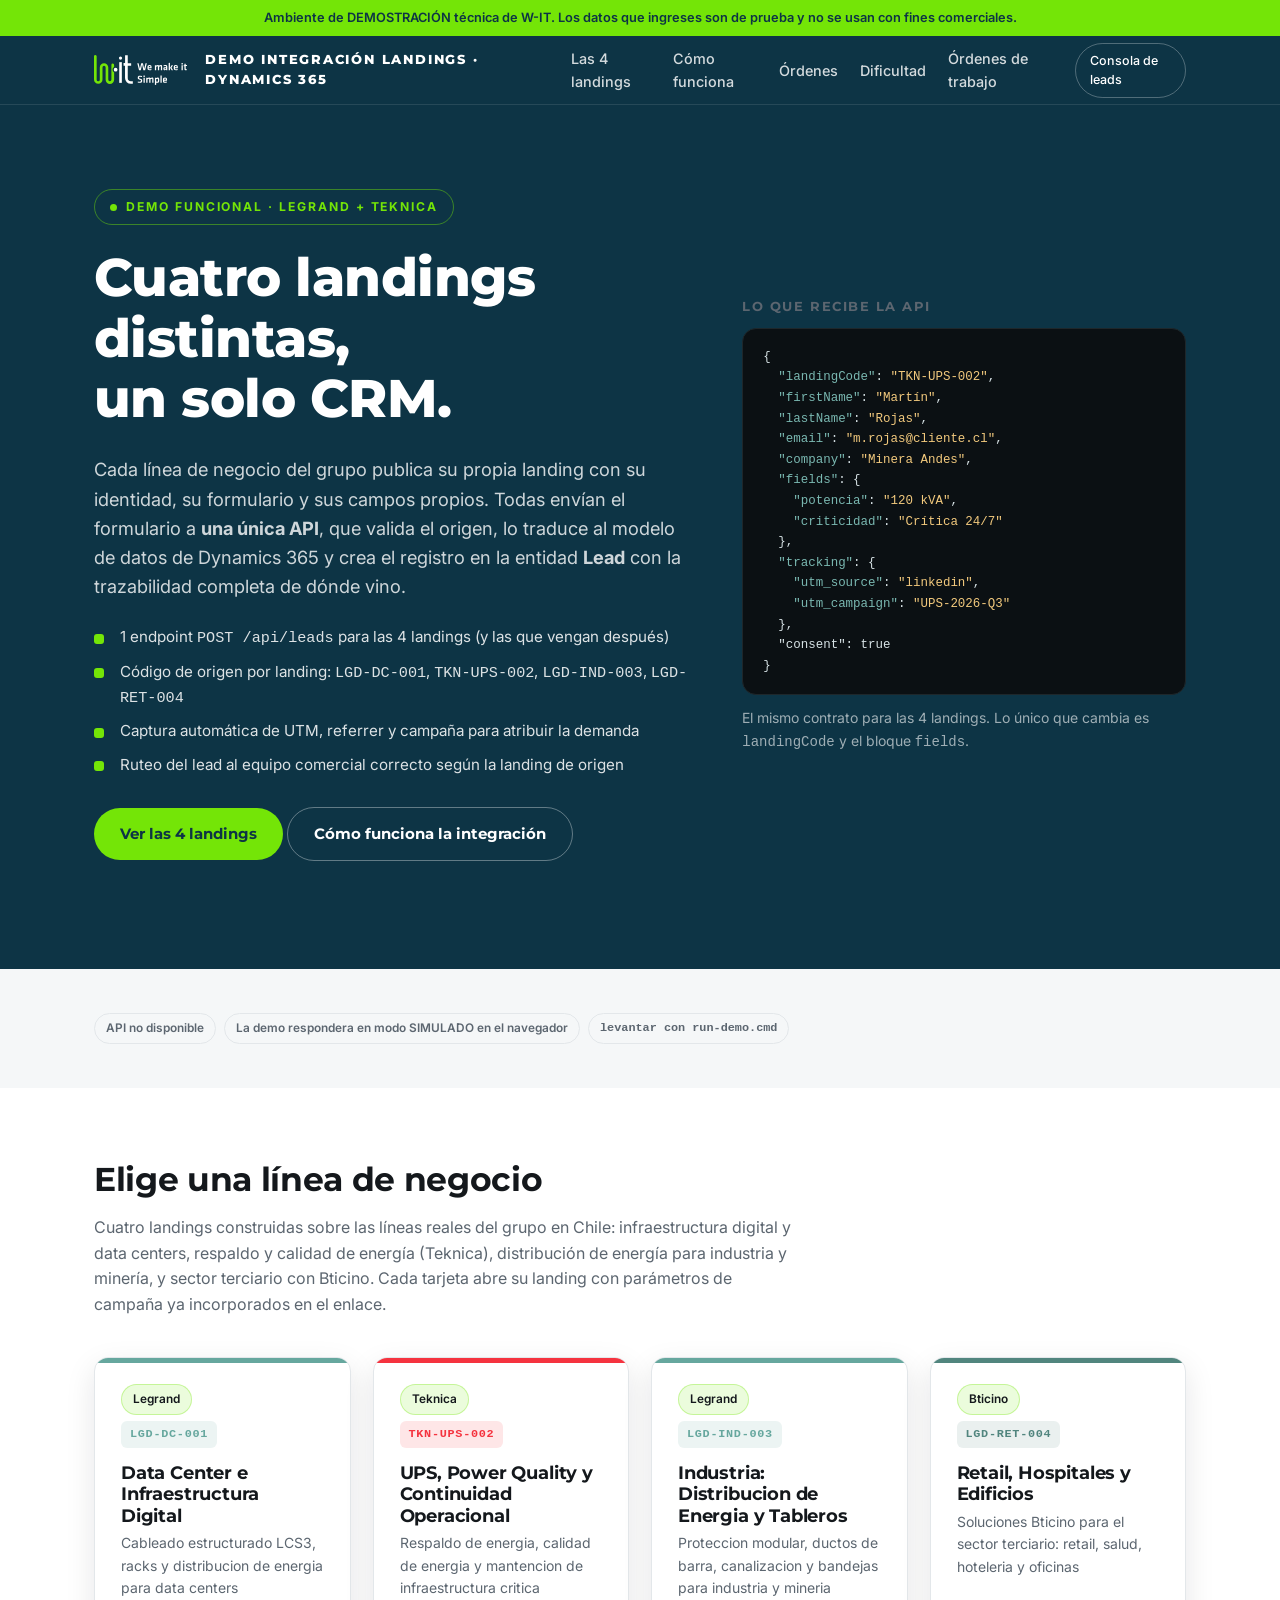
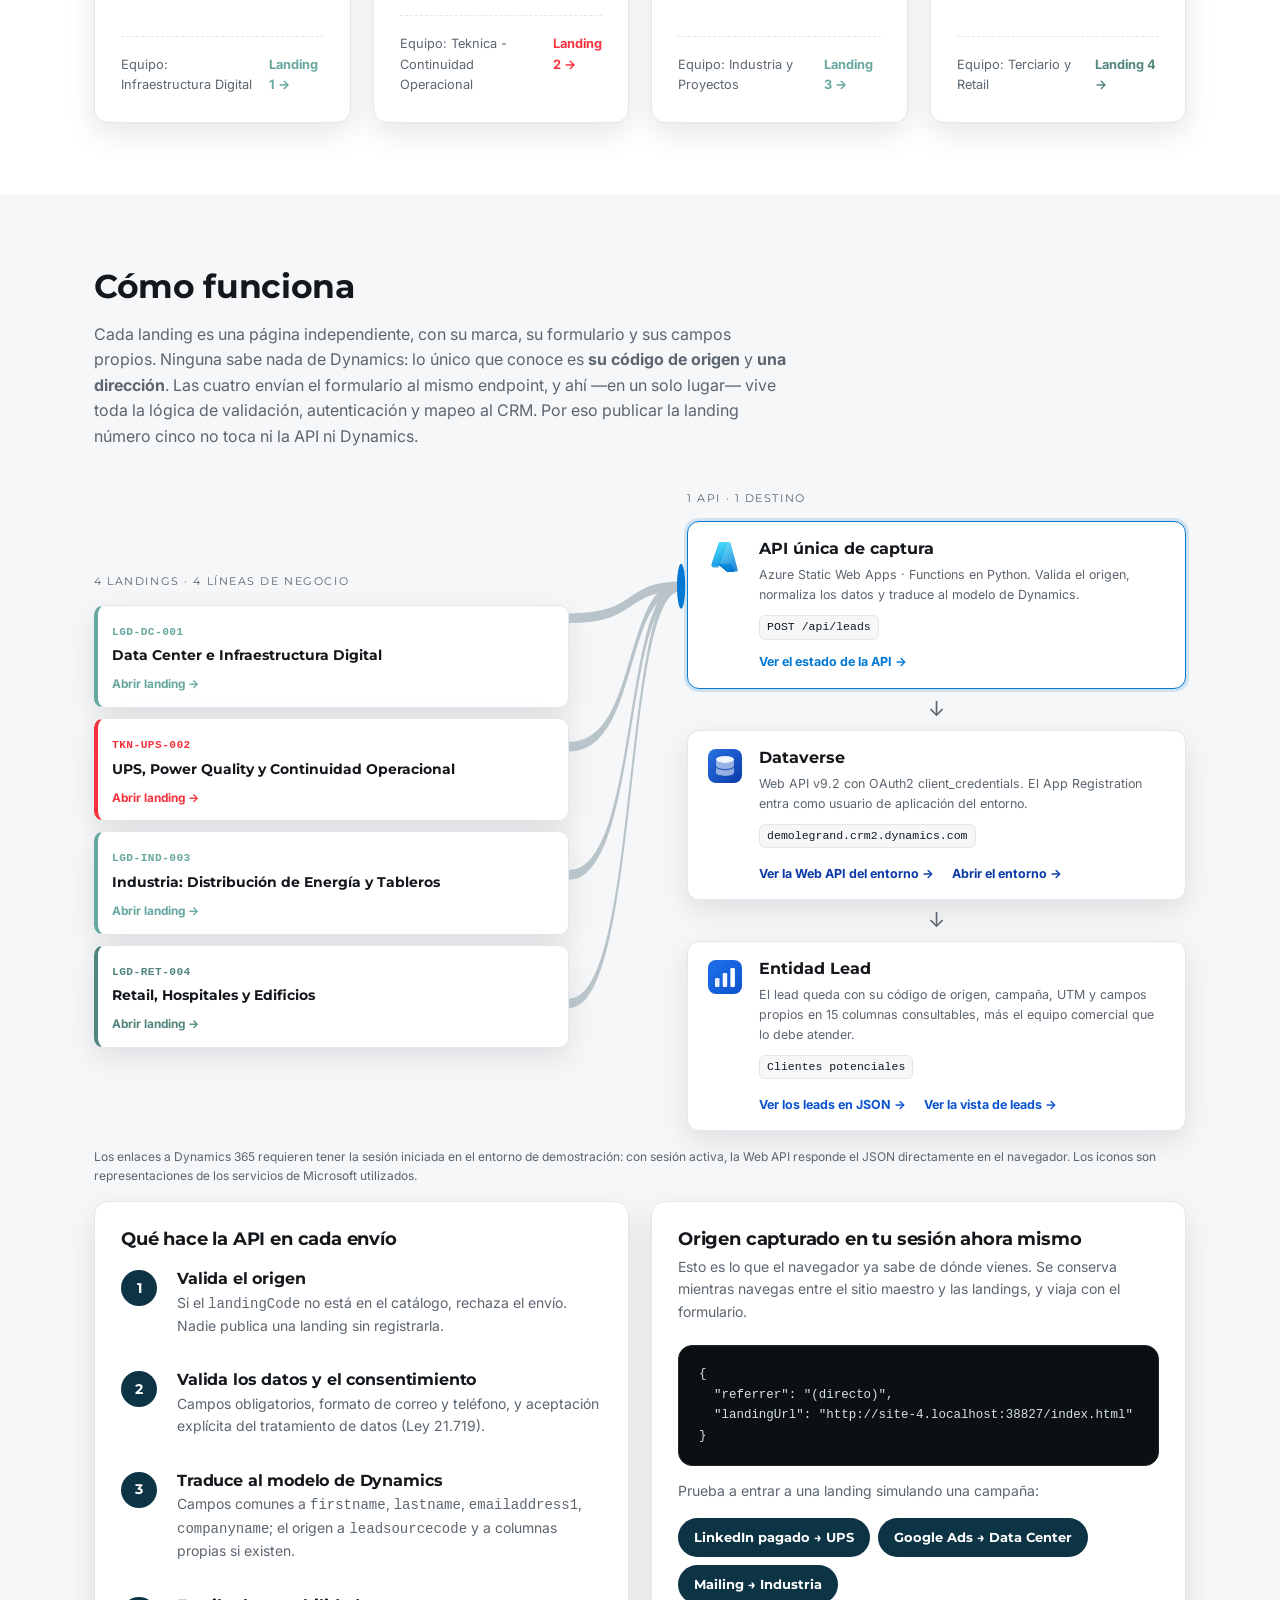
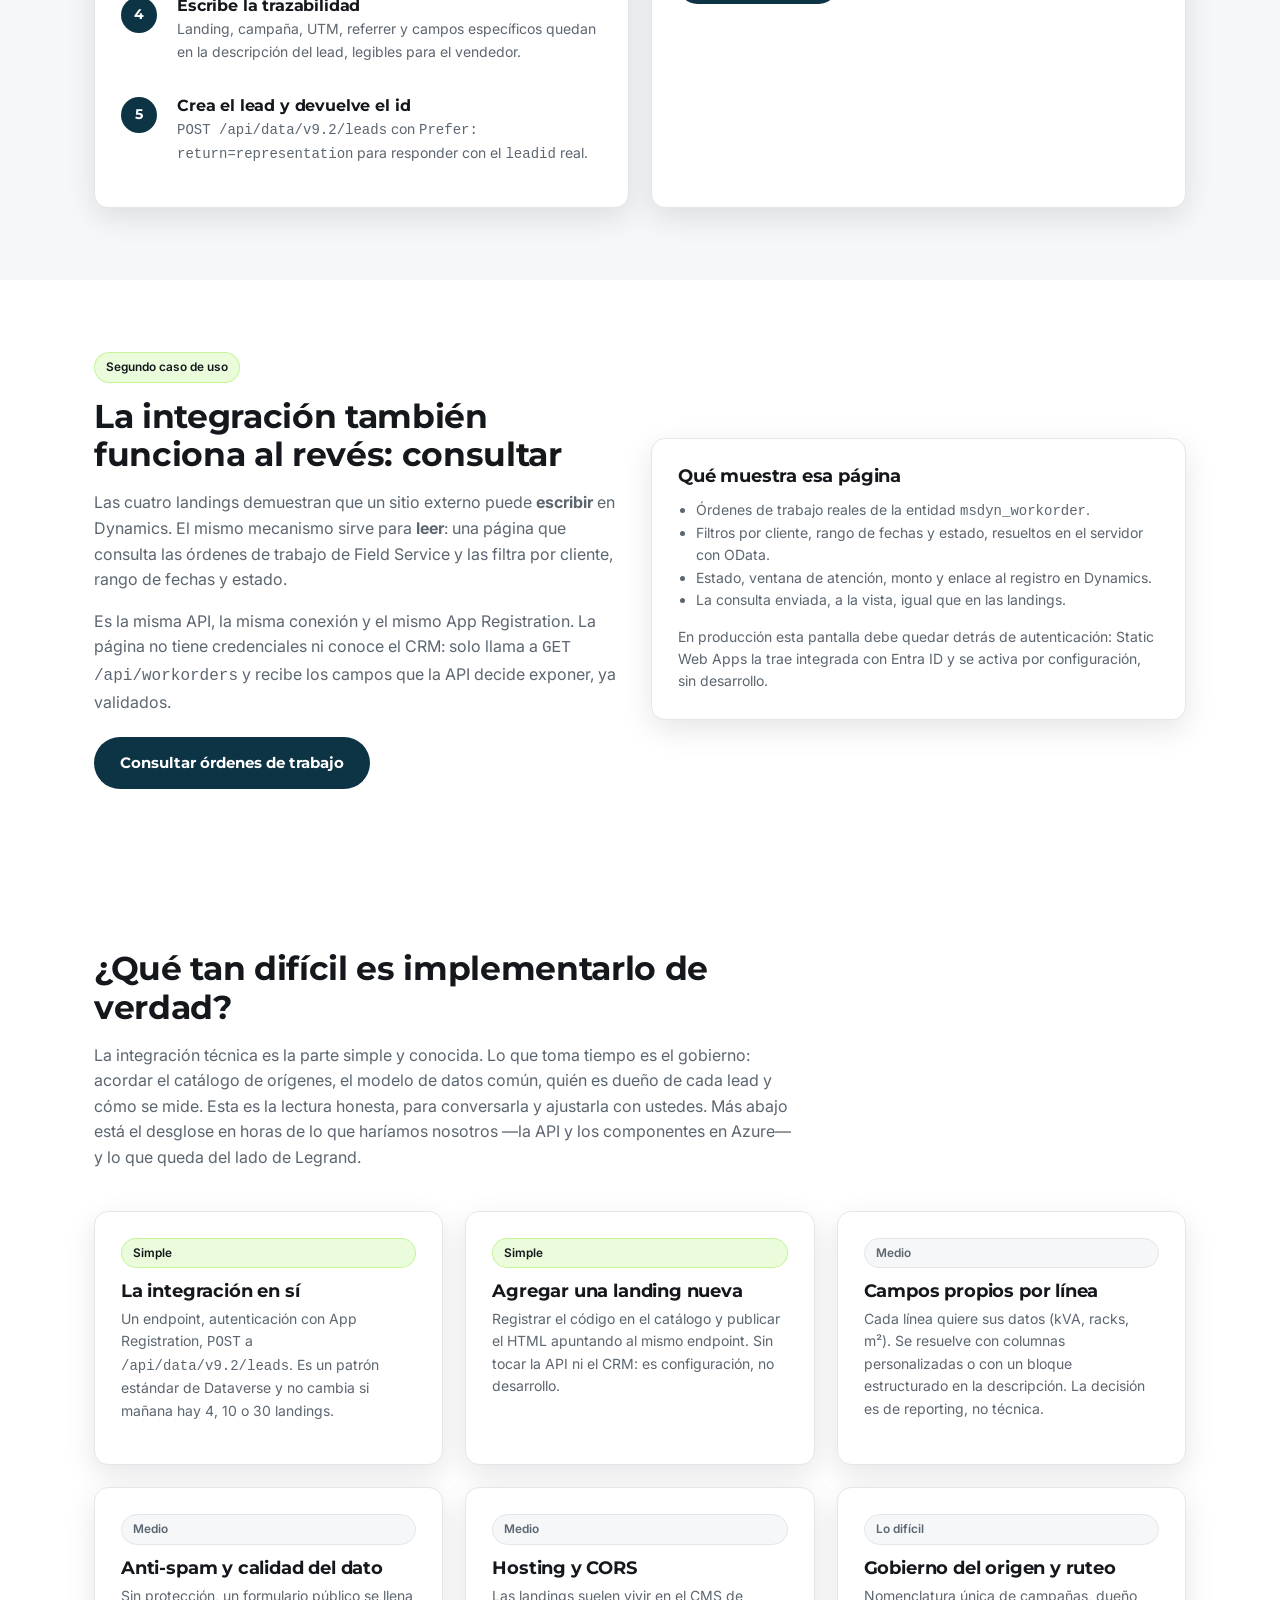
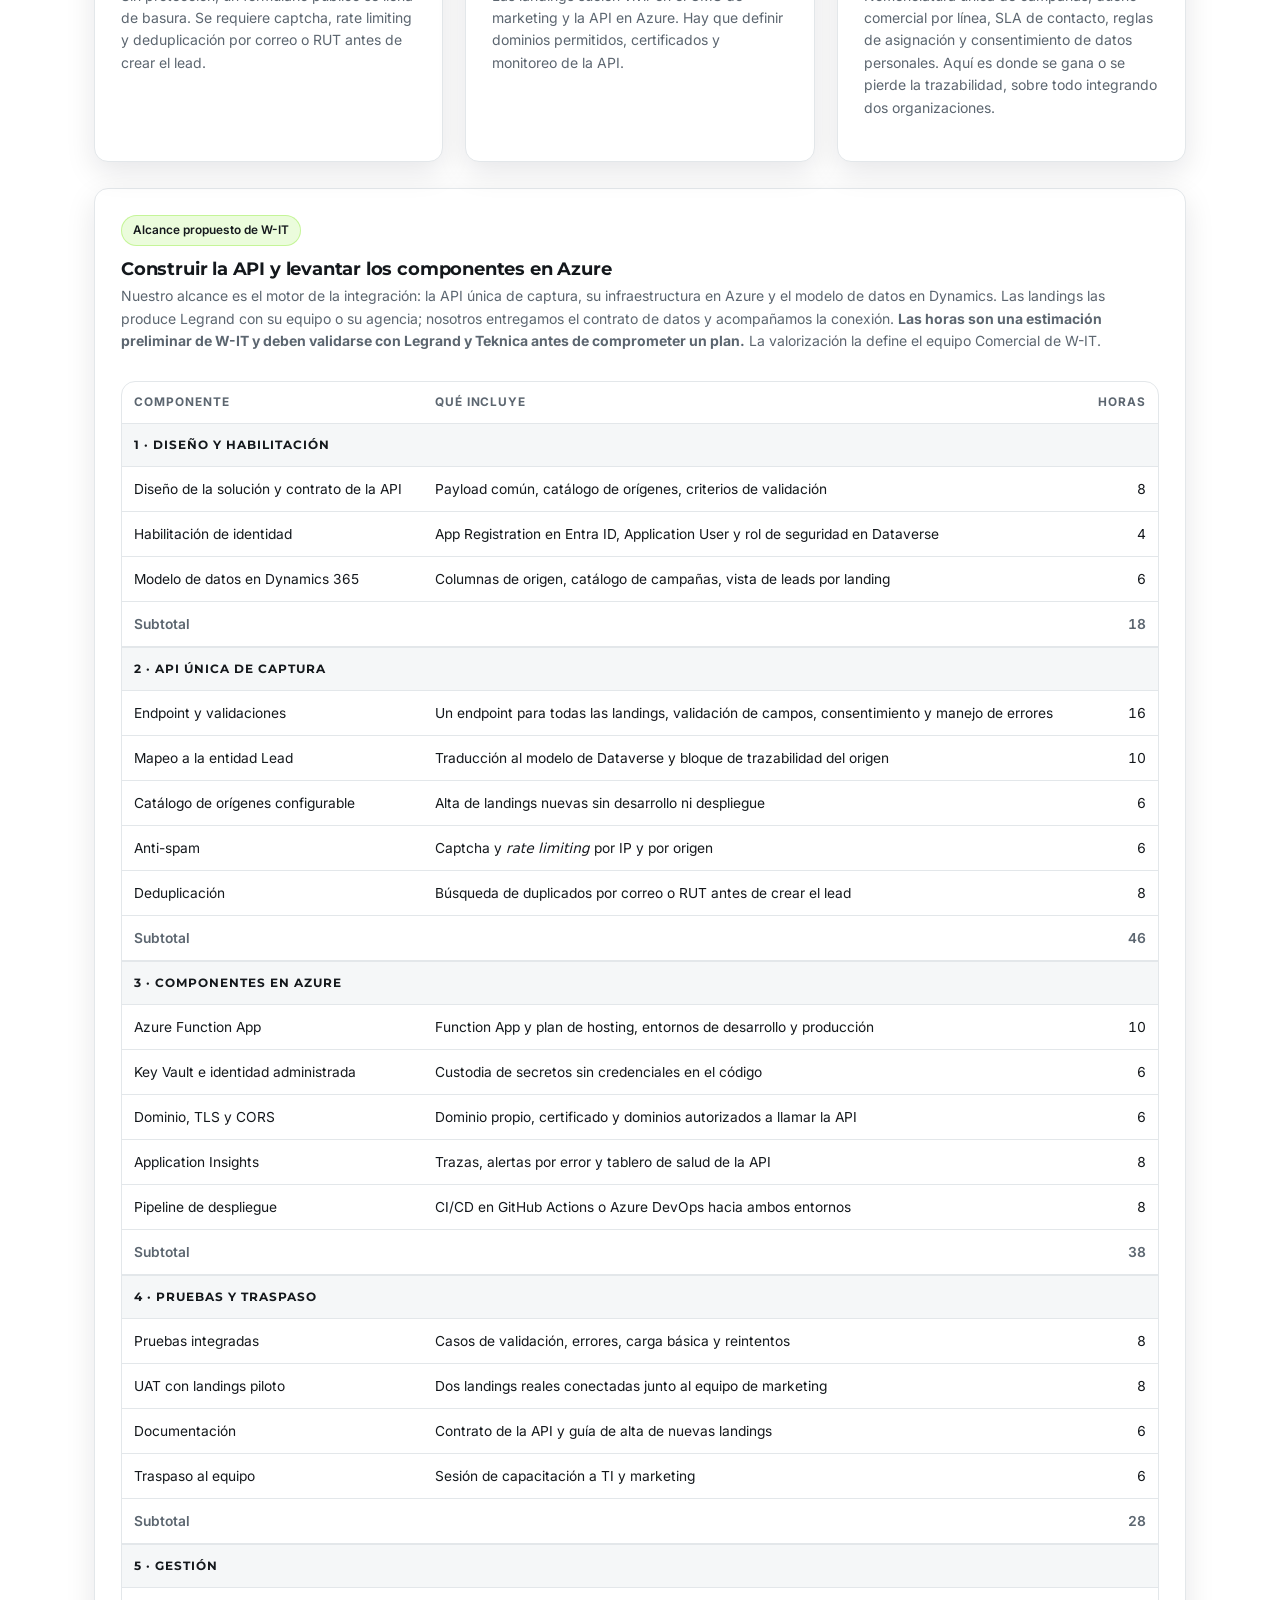
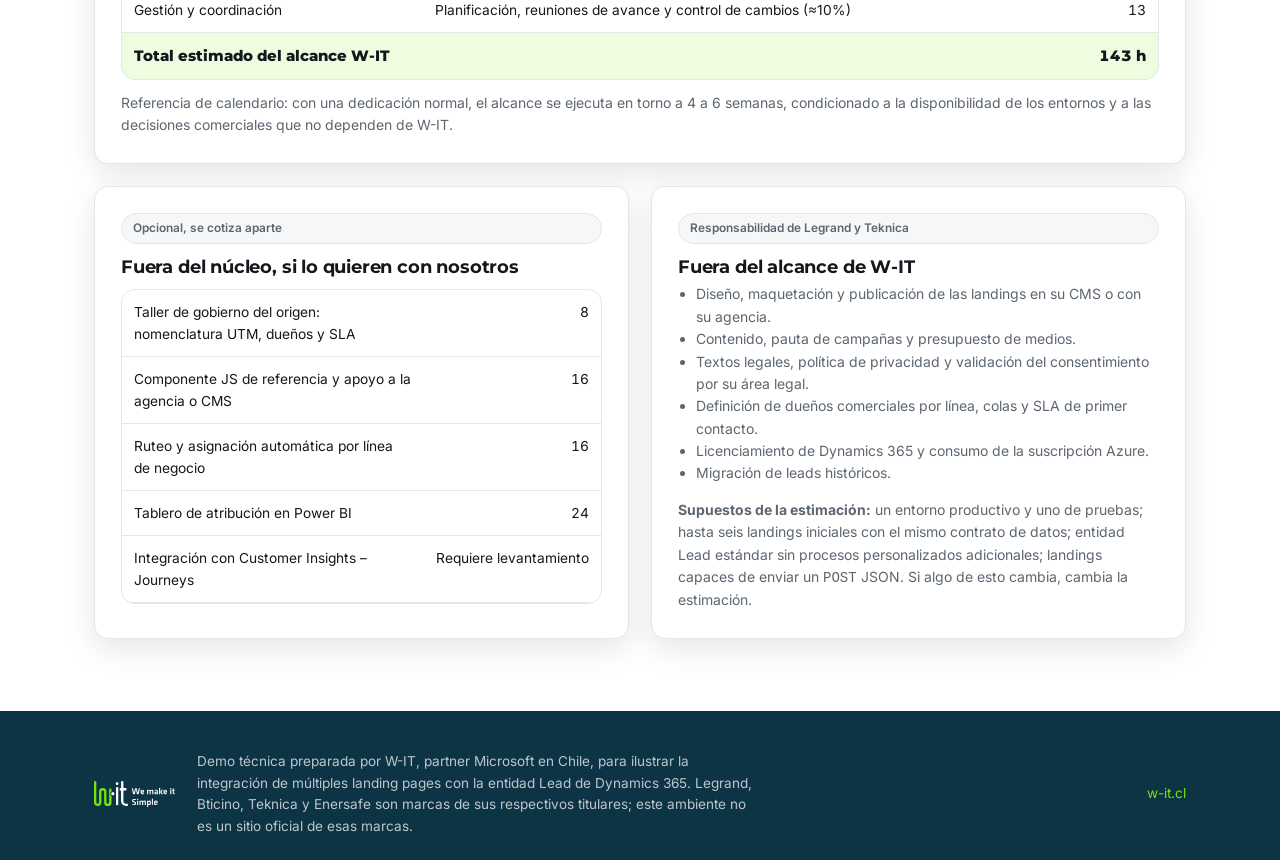
==== commit 7ad62c56: "Segundo caso de uso: consulta de ordenes de trabajo de Field Service La misma API que escribe leads " ====
--- a/index.html
+++ b/index.html
@@ -25,7 +25,9 @@
     <nav>
       <a href="#landings" class="hide-sm">Las 4 landings</a>
       <a href="#como-funciona" class="hide-sm">Cómo funciona</a>
+      <a href="#ordenes" class="hide-sm">Órdenes</a>
       <a href="#dificultad" class="hide-sm">Dificultad</a>
+      <a href="ordenes.html" class="hide-sm">Órdenes de trabajo</a>
       <a class="pill" href="admin.html">Consola de leads</a>
     </nav>
   </div>
@@ -277,6 +279,44 @@
   </div>
 </section>
 
+<section id="ordenes">
+  <div class="wrap">
+    <div class="grid grid-2" style="align-items:center">
+      <div>
+        <span class="chip chip-accent">Segundo caso de uso</span>
+        <h2 style="margin-top:14px">La integración también funciona al revés: consultar</h2>
+        <p class="muted">
+          Las cuatro landings demuestran que un sitio externo puede <b>escribir</b> en Dynamics.
+          El mismo mecanismo sirve para <b>leer</b>: una página que consulta las órdenes de trabajo
+          de Field Service y las filtra por cliente, rango de fechas y estado.
+        </p>
+        <p class="muted">
+          Es la misma API, la misma conexión y el mismo App Registration. La página no tiene
+          credenciales ni conoce el CRM: solo llama a
+          <span class="mono">GET /api/workorders</span> y recibe los campos que la API decide
+          exponer, ya validados.
+        </p>
+        <p style="margin-top:22px">
+          <a class="btn btn-dark" href="ordenes.html">Consultar órdenes de trabajo</a>
+        </p>
+      </div>
+      <div class="card">
+        <h3>Qué muestra esa página</h3>
+        <ul class="small muted" style="padding-left:18px;margin:6px 0 0">
+          <li>Órdenes de trabajo reales de la entidad <span class="mono">msdyn_workorder</span>.</li>
+          <li>Filtros por cliente, rango de fechas y estado, resueltos en el servidor con OData.</li>
+          <li>Estado, ventana de atención, monto y enlace al registro en Dynamics.</li>
+          <li>La consulta enviada, a la vista, igual que en las landings.</li>
+        </ul>
+        <p class="small muted" style="margin-top:14px;margin-bottom:0">
+          En producción esta pantalla debe quedar detrás de autenticación: Static Web Apps la trae
+          integrada con Entra ID y se activa por configuración, sin desarrollo.
+        </p>
+      </div>
+    </div>
+  </div>
+</section>
+
 <section id="dificultad">
   <div class="wrap">
     <div class="section-head">
--- a/assets/css/site.css
+++ b/assets/css/site.css
@@ -250,6 +250,7 @@
 table.data th { font-size: .74rem; text-transform: uppercase; letter-spacing: .08em; color: var(--muted); }
 table.data tbody tr:hover { background: var(--surface-2); }
 table.data td.h { text-align: right; white-space: nowrap; font-variant-numeric: tabular-nums; }
+table.data td.mono, table.data td a { white-space: nowrap; }
 /* Filas de agrupacion y de suma en la tabla de horas */
 table.data tr.group td {
   background: var(--surface-2); font-family: var(--font-head); font-weight: 700;
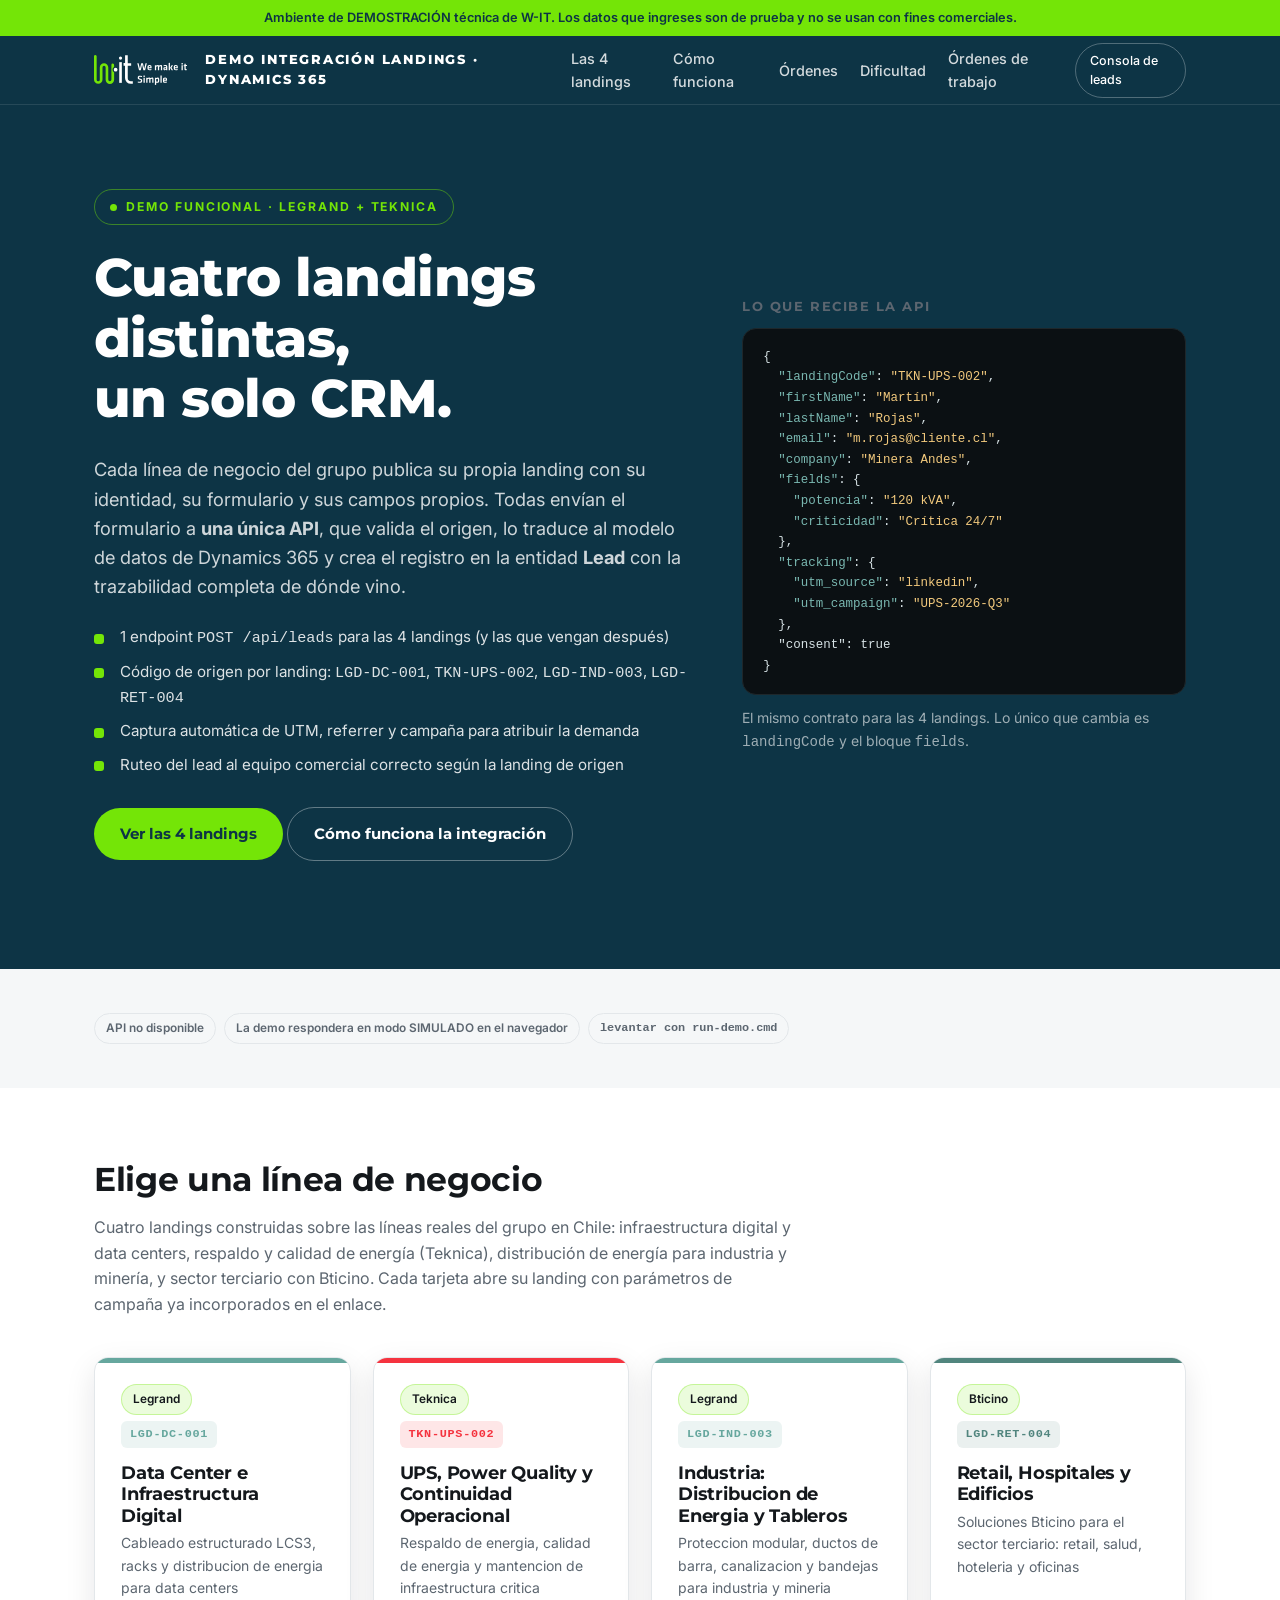
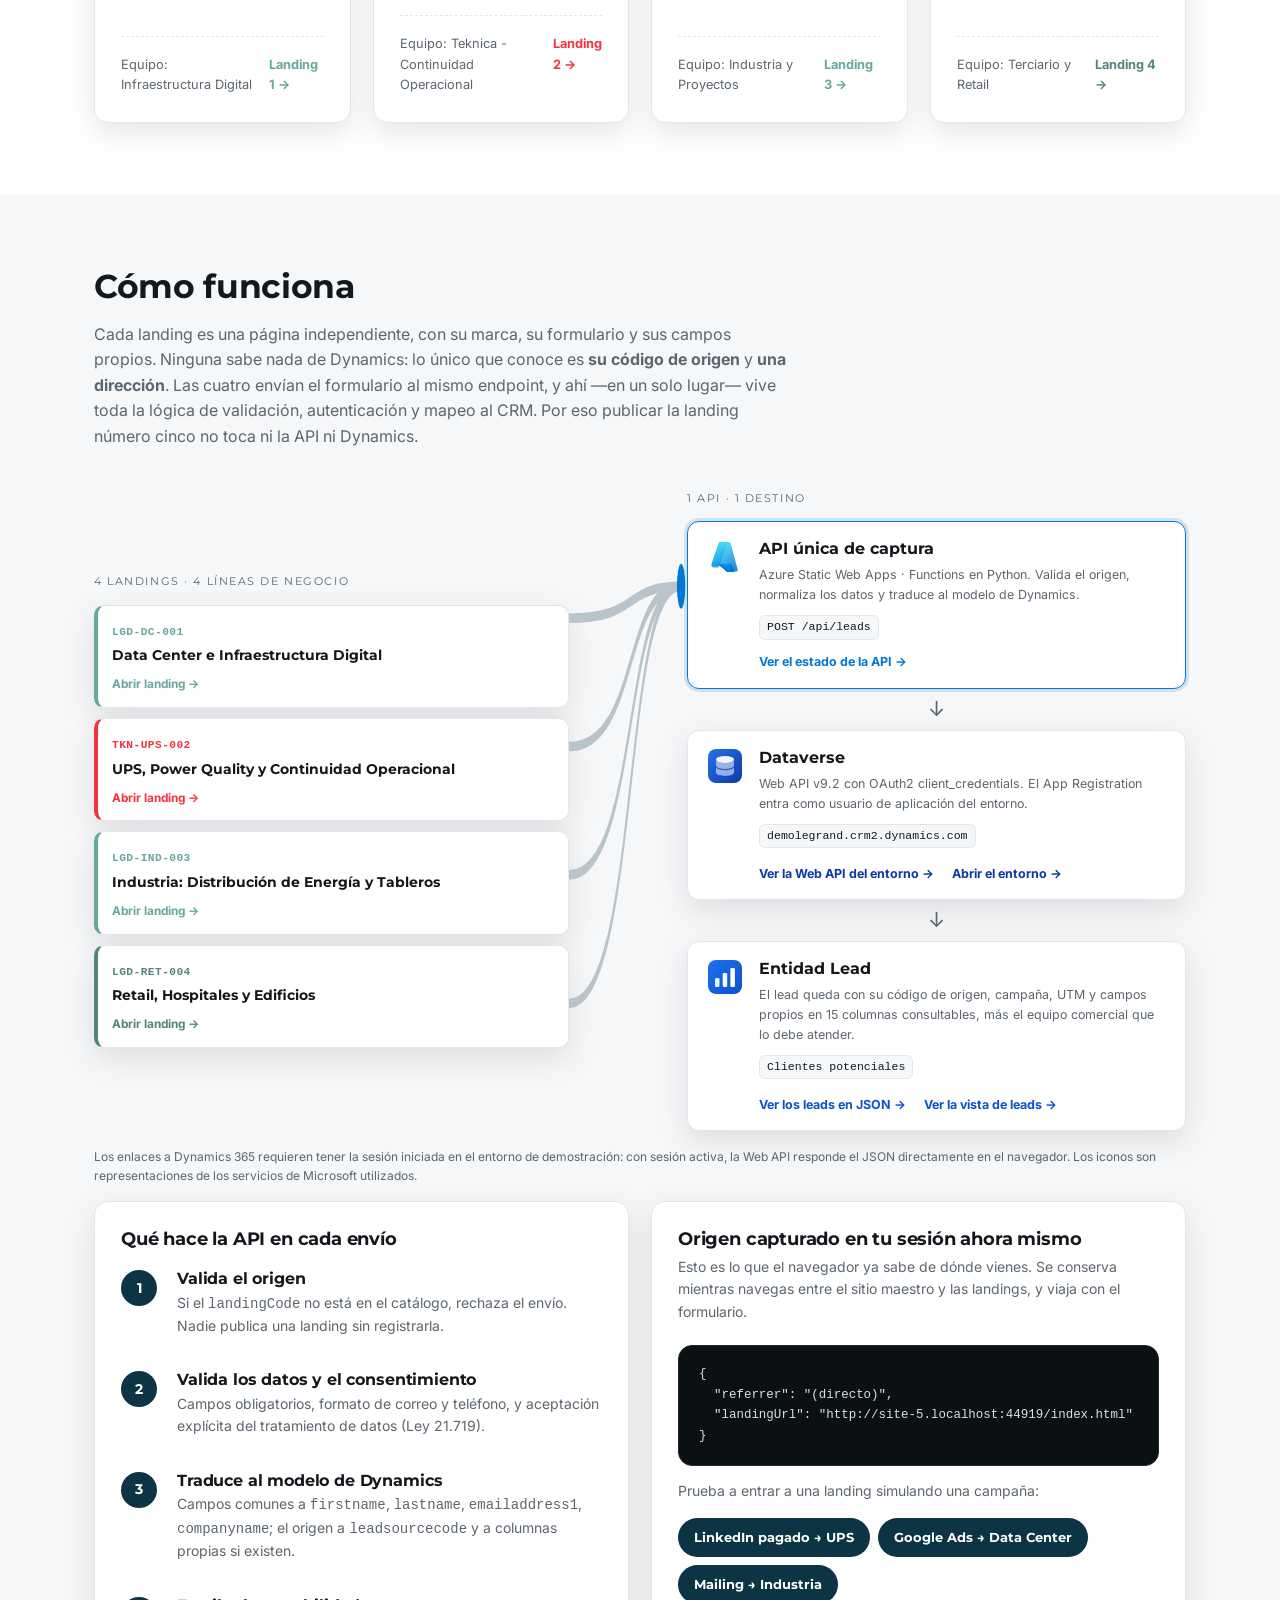
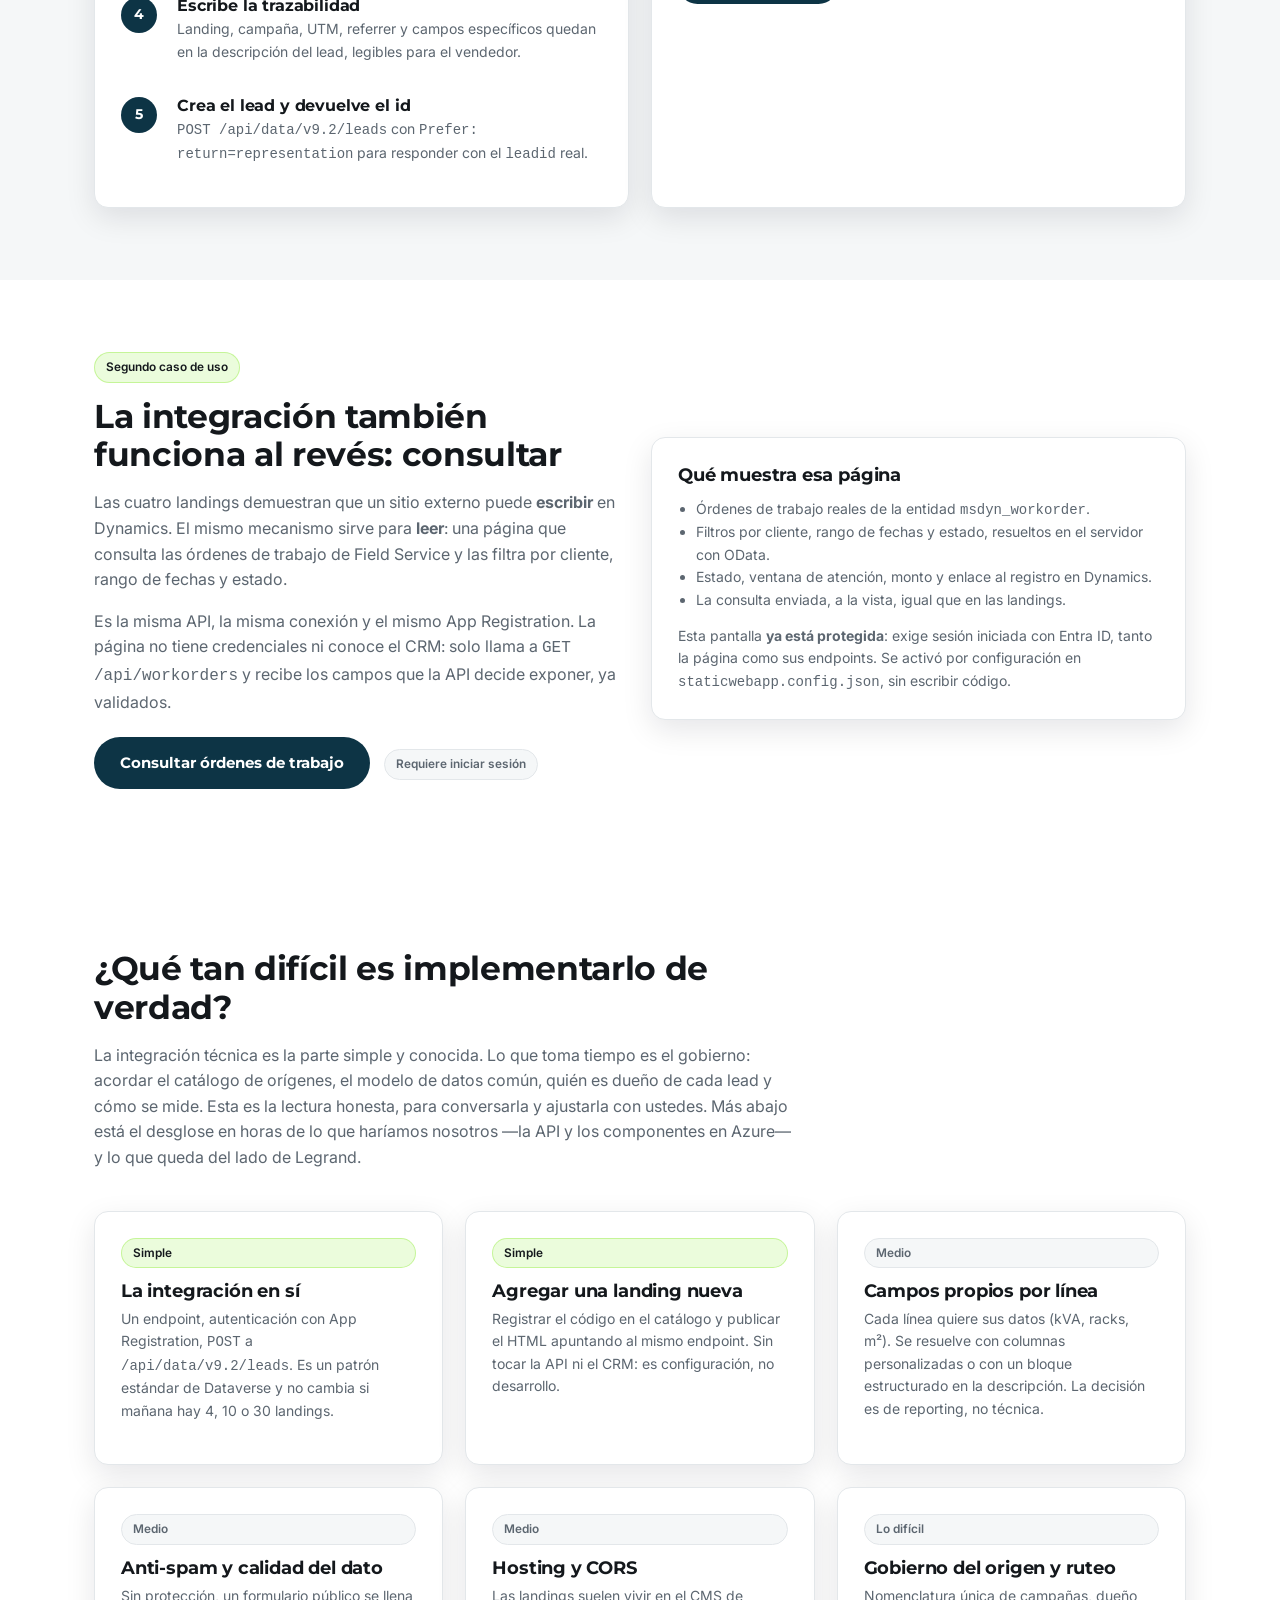
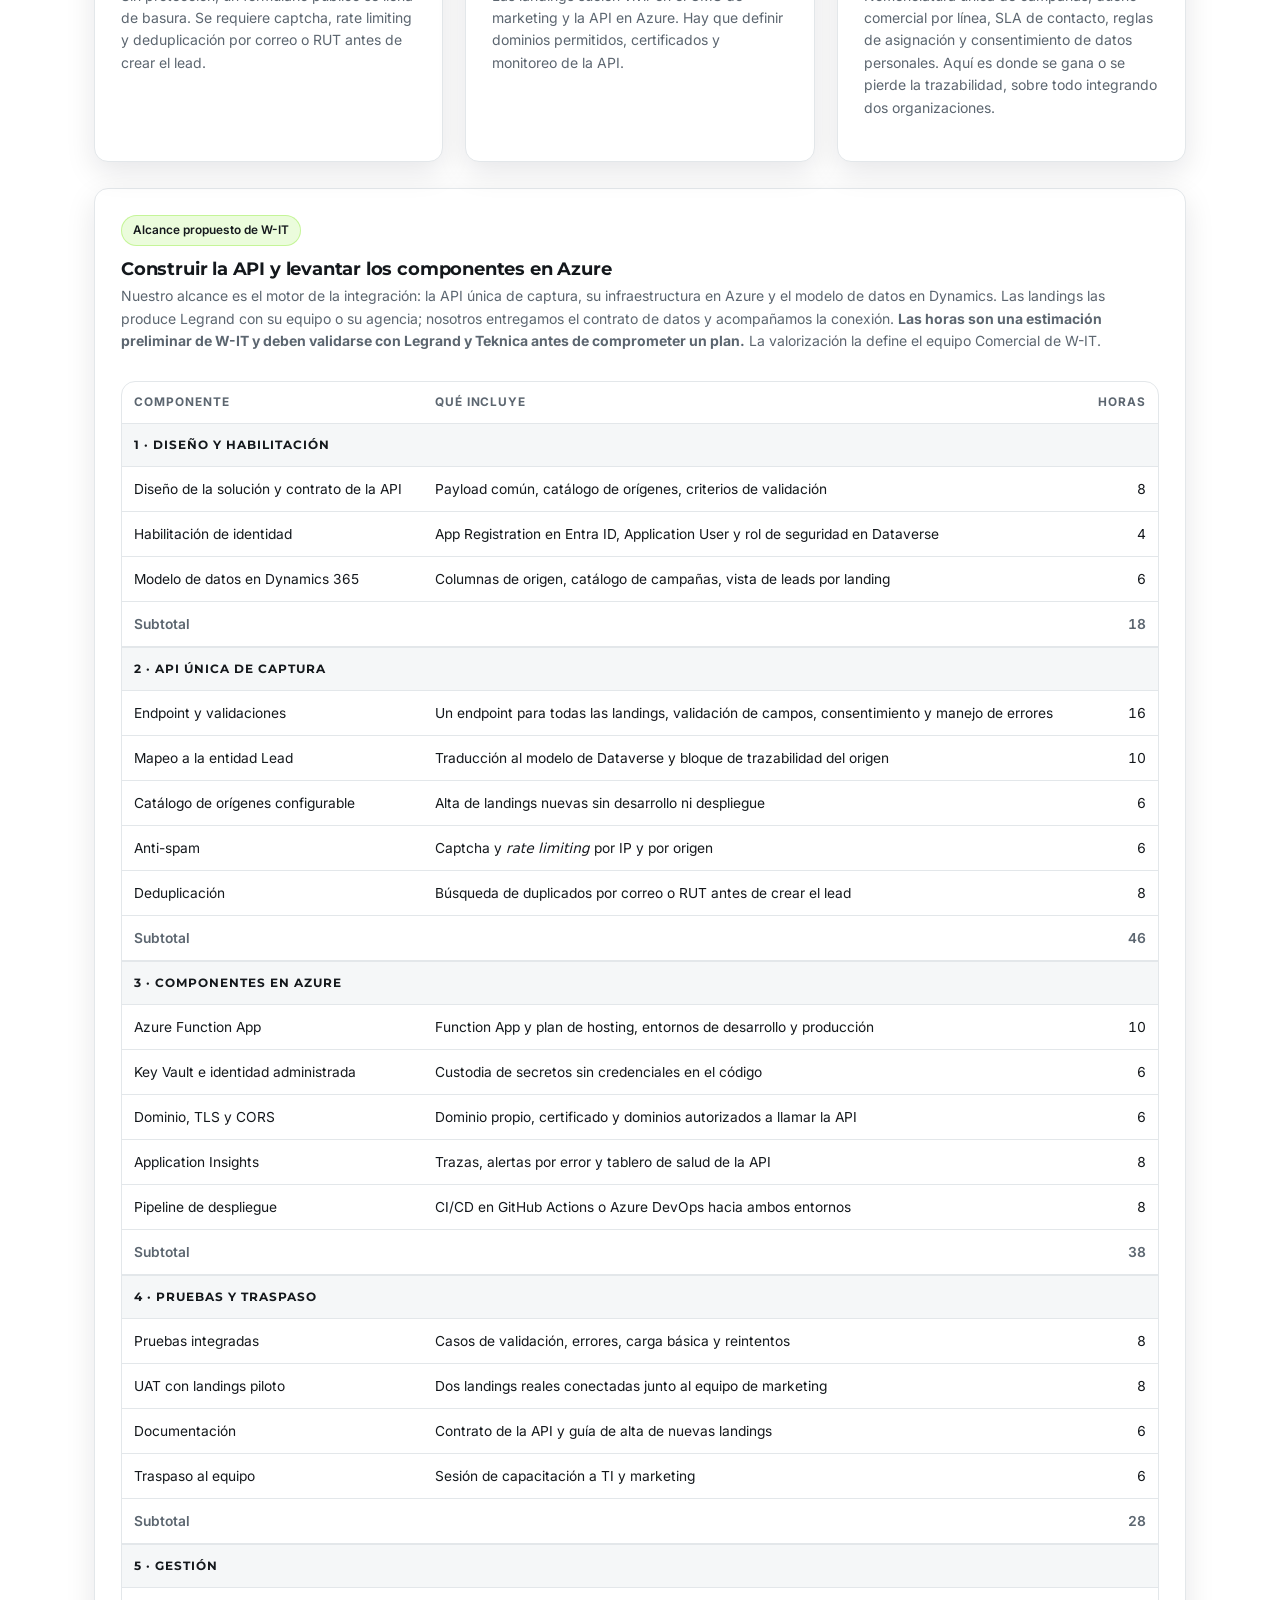
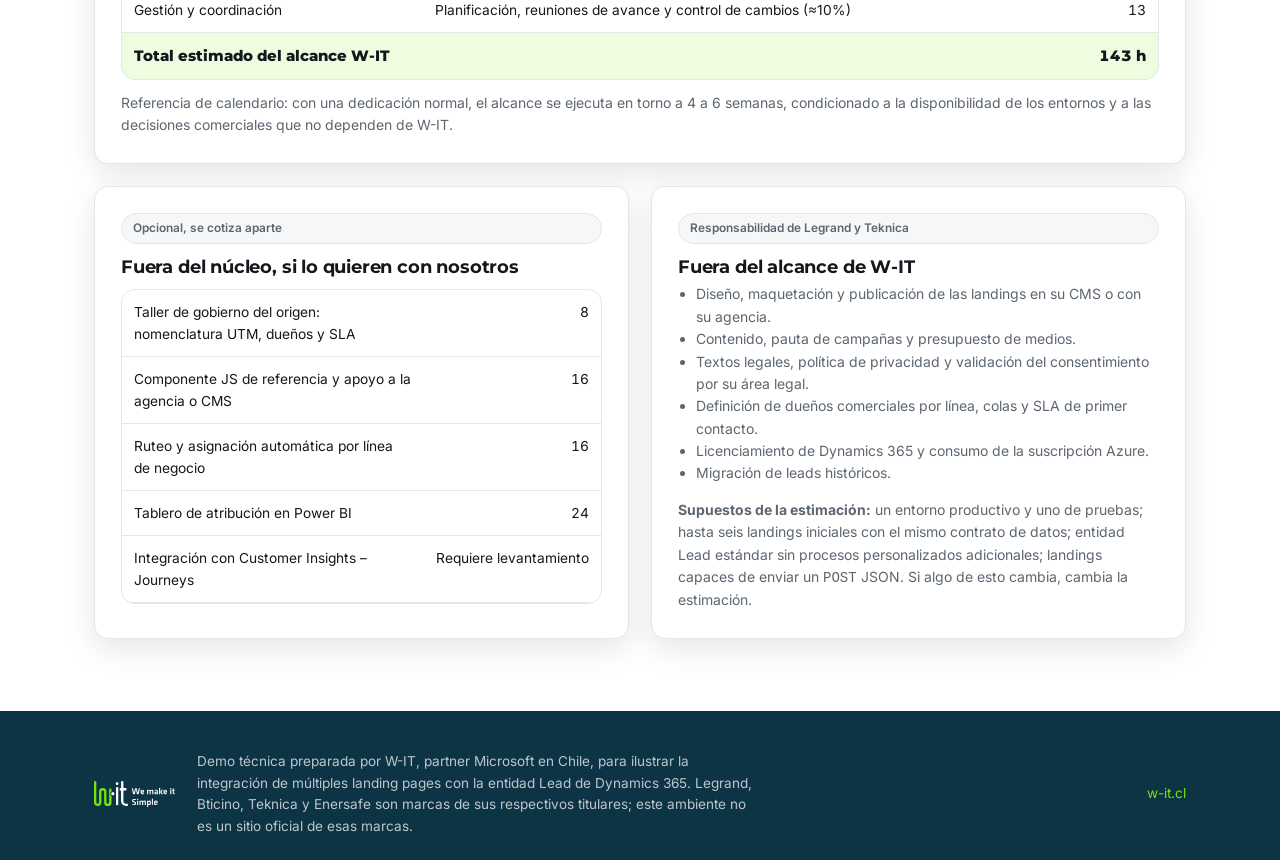
==== commit 8b8e5c51: "La consulta de ordenes queda detras de autenticacion con Entra ID Es informacion de clientes: la pag" ====
--- a/index.html
+++ b/index.html
@@ -298,6 +298,7 @@
         </p>
         <p style="margin-top:22px">
           <a class="btn btn-dark" href="ordenes.html">Consultar órdenes de trabajo</a>
+          <span class="chip" style="margin-left:10px">Requiere iniciar sesión</span>
         </p>
       </div>
       <div class="card">
@@ -309,8 +310,9 @@
           <li>La consulta enviada, a la vista, igual que en las landings.</li>
         </ul>
         <p class="small muted" style="margin-top:14px;margin-bottom:0">
-          En producción esta pantalla debe quedar detrás de autenticación: Static Web Apps la trae
-          integrada con Entra ID y se activa por configuración, sin desarrollo.
+          Esta pantalla <b>ya está protegida</b>: exige sesión iniciada con Entra ID, tanto la
+          página como sus endpoints. Se activó por configuración en
+          <span class="mono">staticwebapp.config.json</span>, sin escribir código.
         </p>
       </div>
     </div>
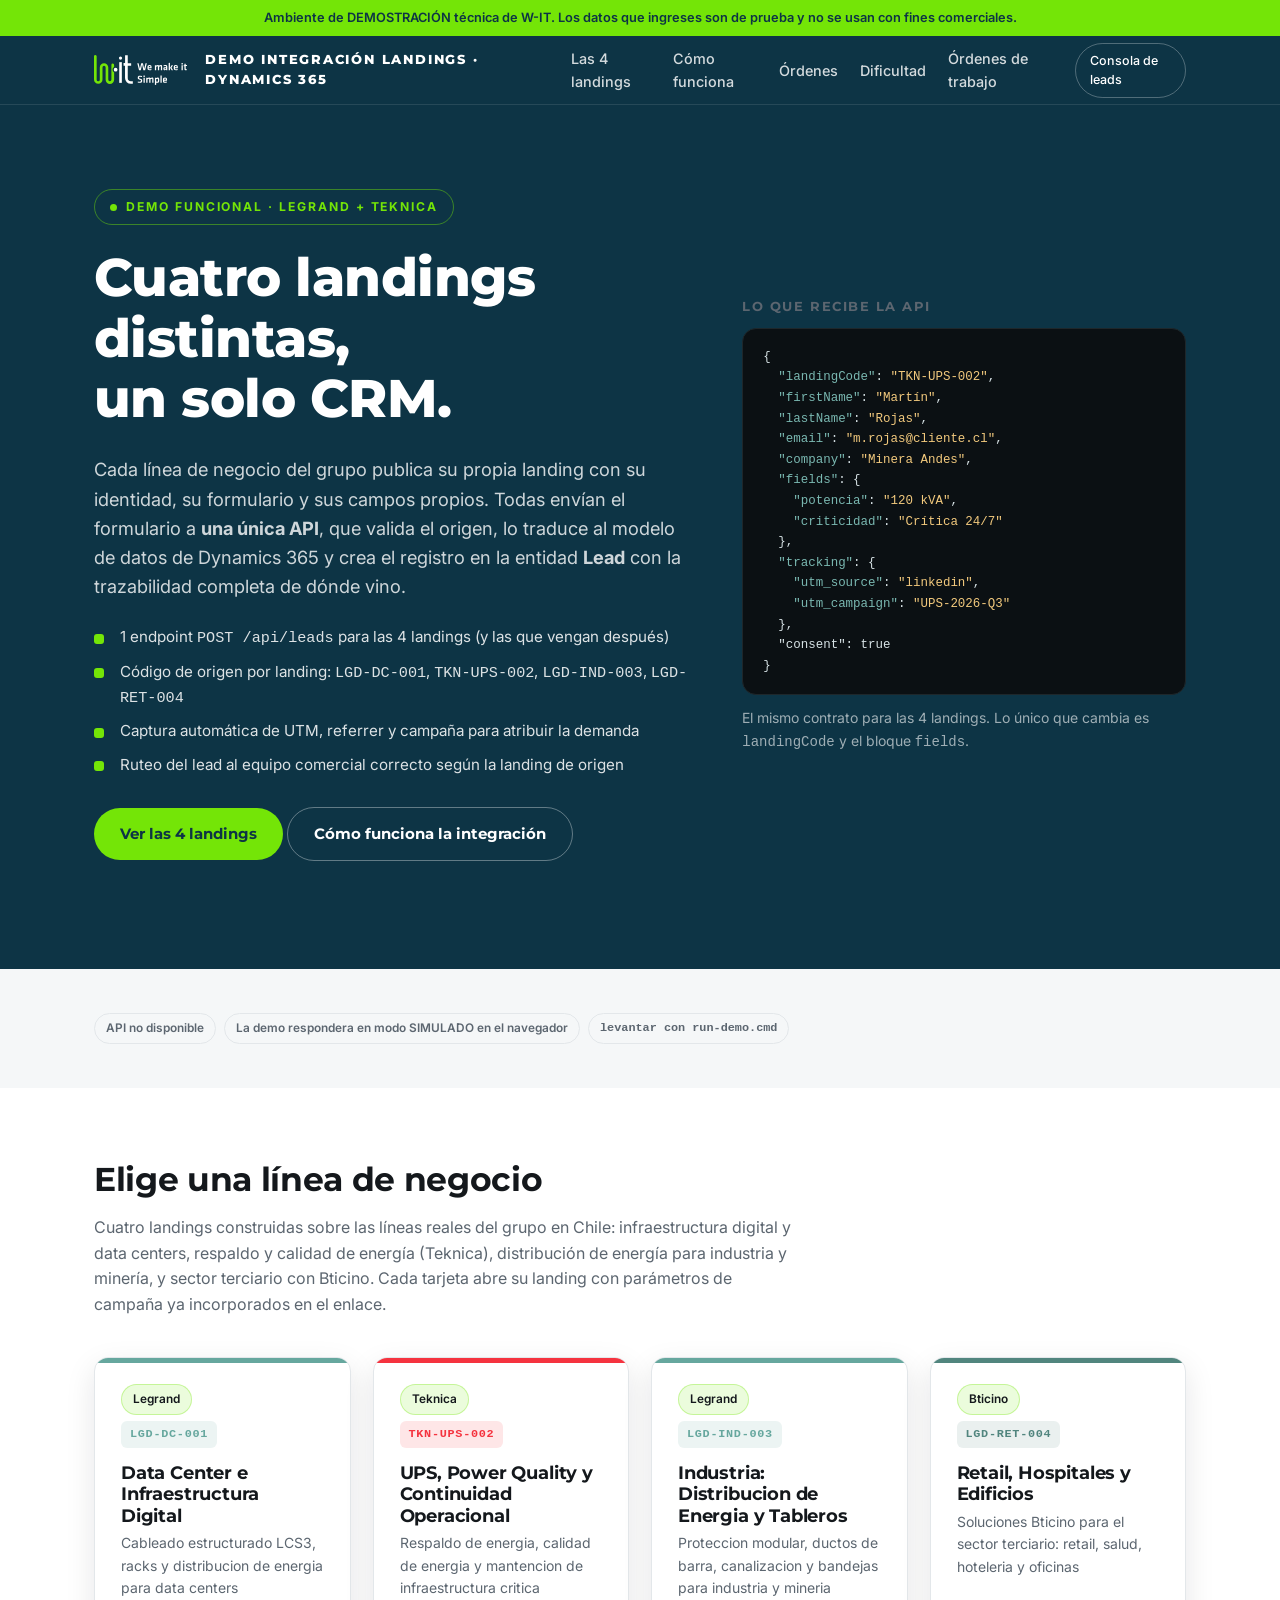
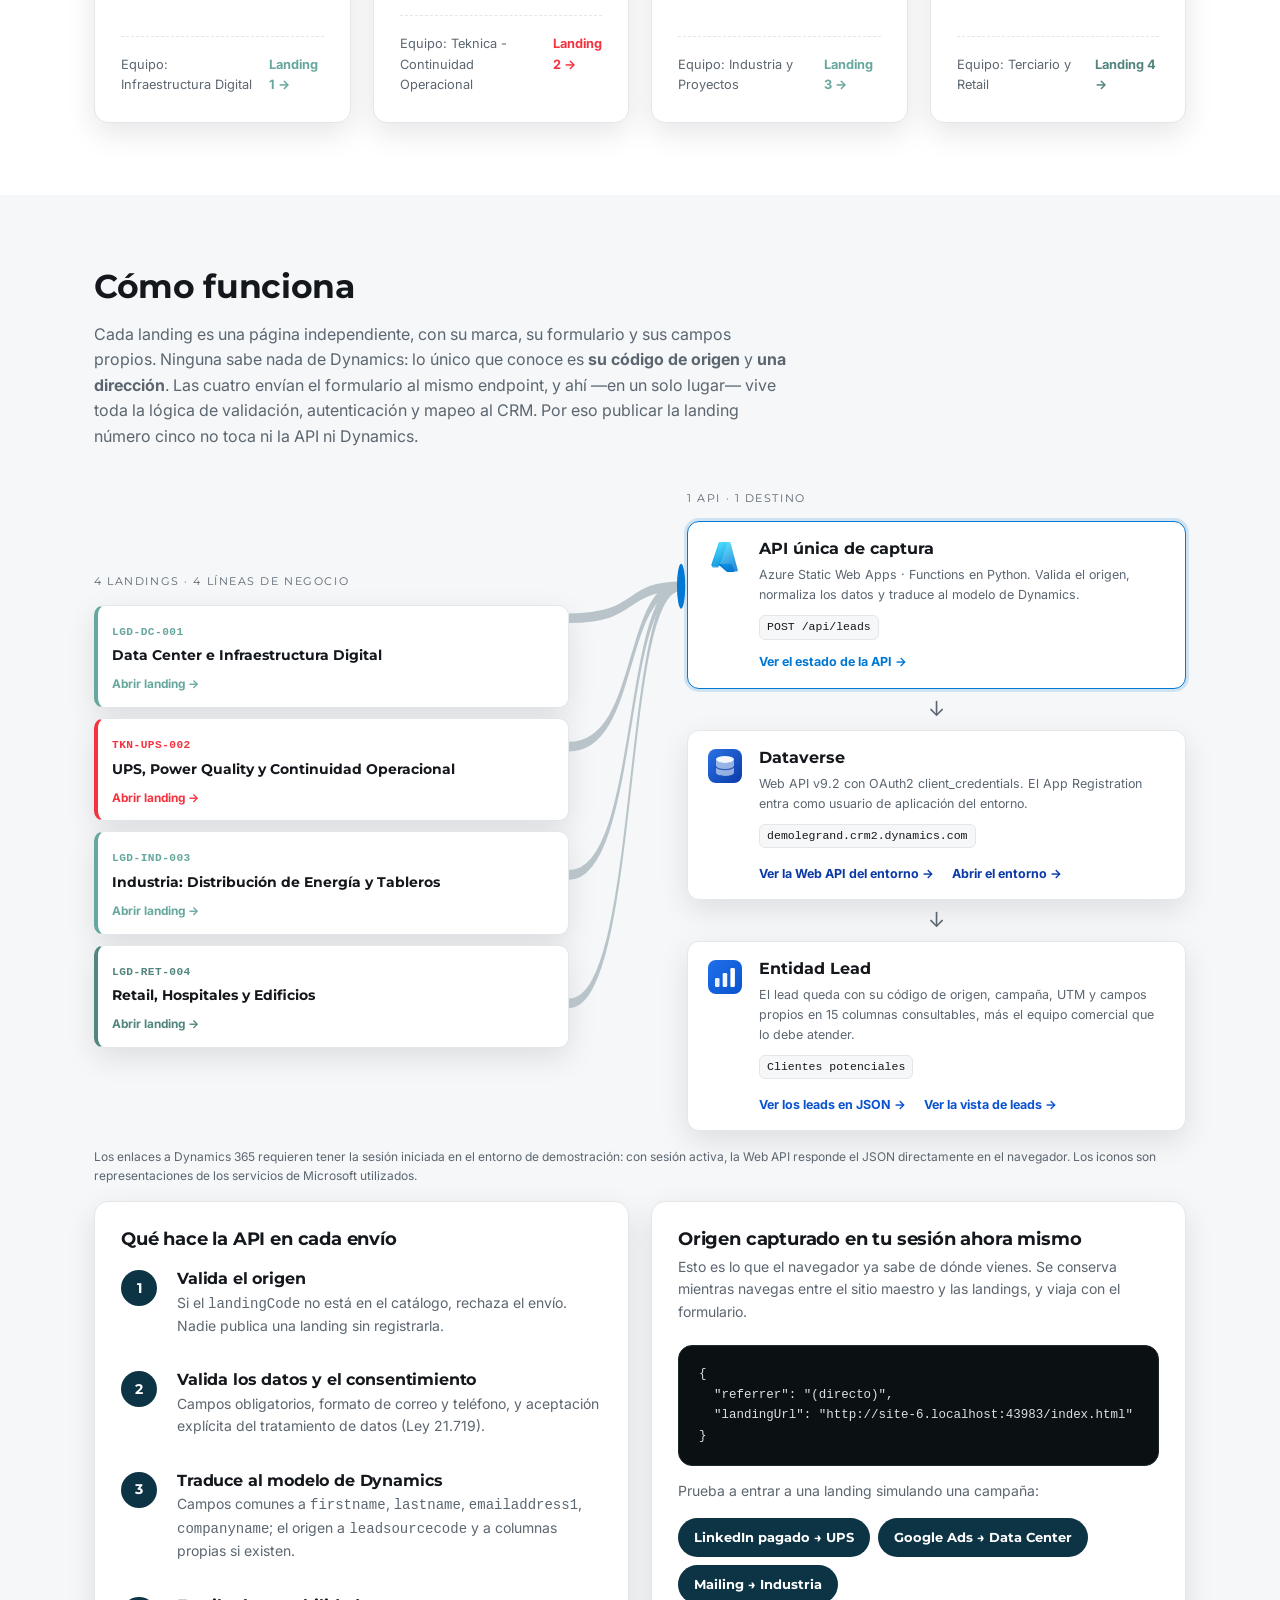
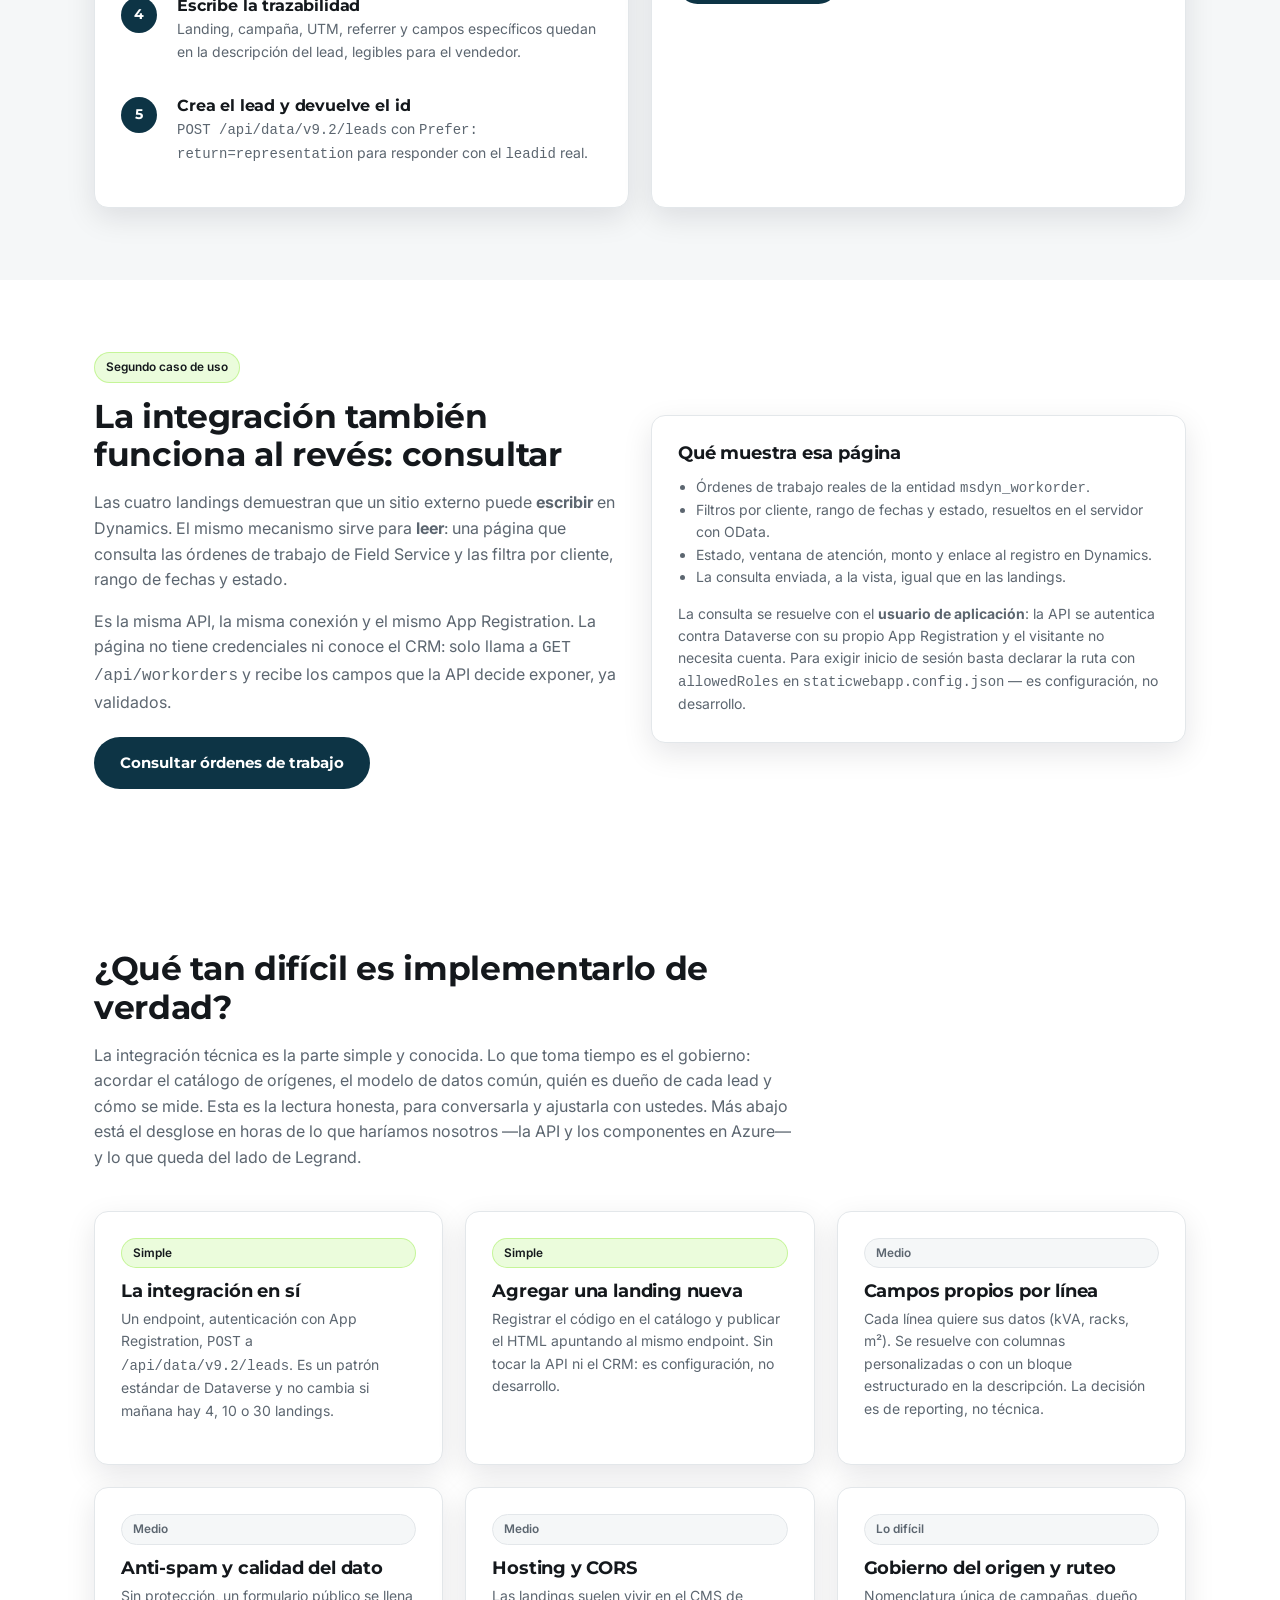
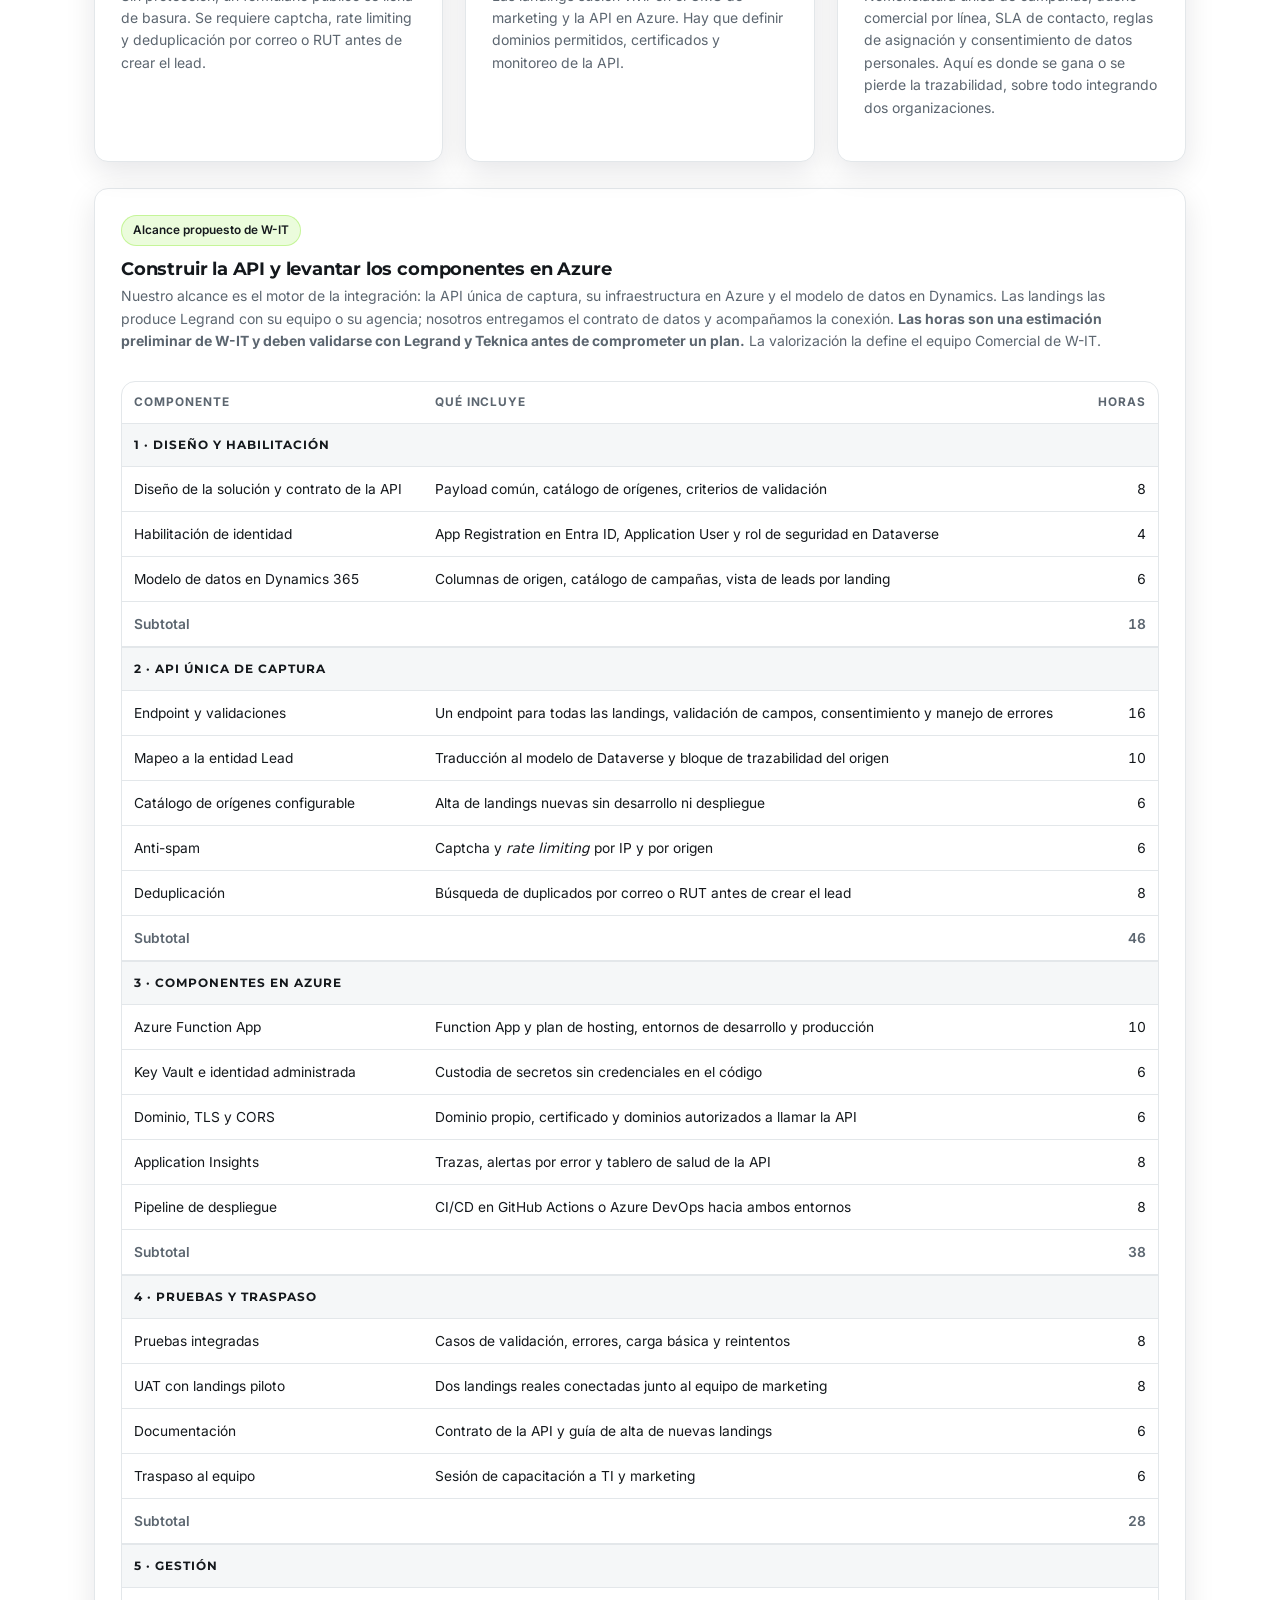
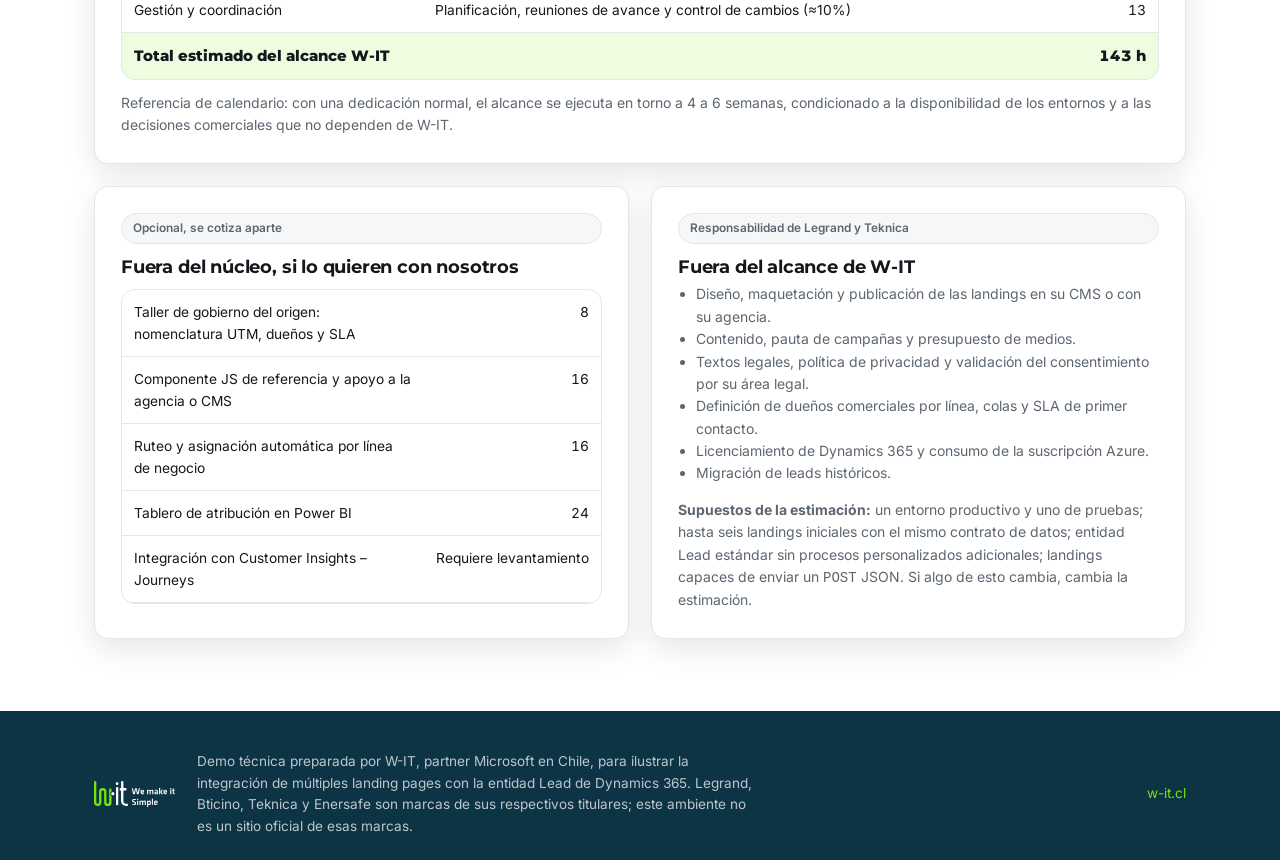
==== commit 077efeb6: "La consulta de ordenes vuelve a ser publica: se resuelve con el usuario de aplicacion Decision de Cl" ====
--- a/index.html
+++ b/index.html
@@ -298,7 +298,6 @@
         </p>
         <p style="margin-top:22px">
           <a class="btn btn-dark" href="ordenes.html">Consultar órdenes de trabajo</a>
-          <span class="chip" style="margin-left:10px">Requiere iniciar sesión</span>
         </p>
       </div>
       <div class="card">
@@ -310,9 +309,11 @@
           <li>La consulta enviada, a la vista, igual que en las landings.</li>
         </ul>
         <p class="small muted" style="margin-top:14px;margin-bottom:0">
-          Esta pantalla <b>ya está protegida</b>: exige sesión iniciada con Entra ID, tanto la
-          página como sus endpoints. Se activó por configuración en
-          <span class="mono">staticwebapp.config.json</span>, sin escribir código.
+          La consulta se resuelve con el <b>usuario de aplicación</b>: la API se autentica contra
+          Dataverse con su propio App Registration y el visitante no necesita cuenta. Para exigir
+          inicio de sesión basta declarar la ruta con
+          <span class="mono">allowedRoles</span> en
+          <span class="mono">staticwebapp.config.json</span> — es configuración, no desarrollo.
         </p>
       </div>
     </div>
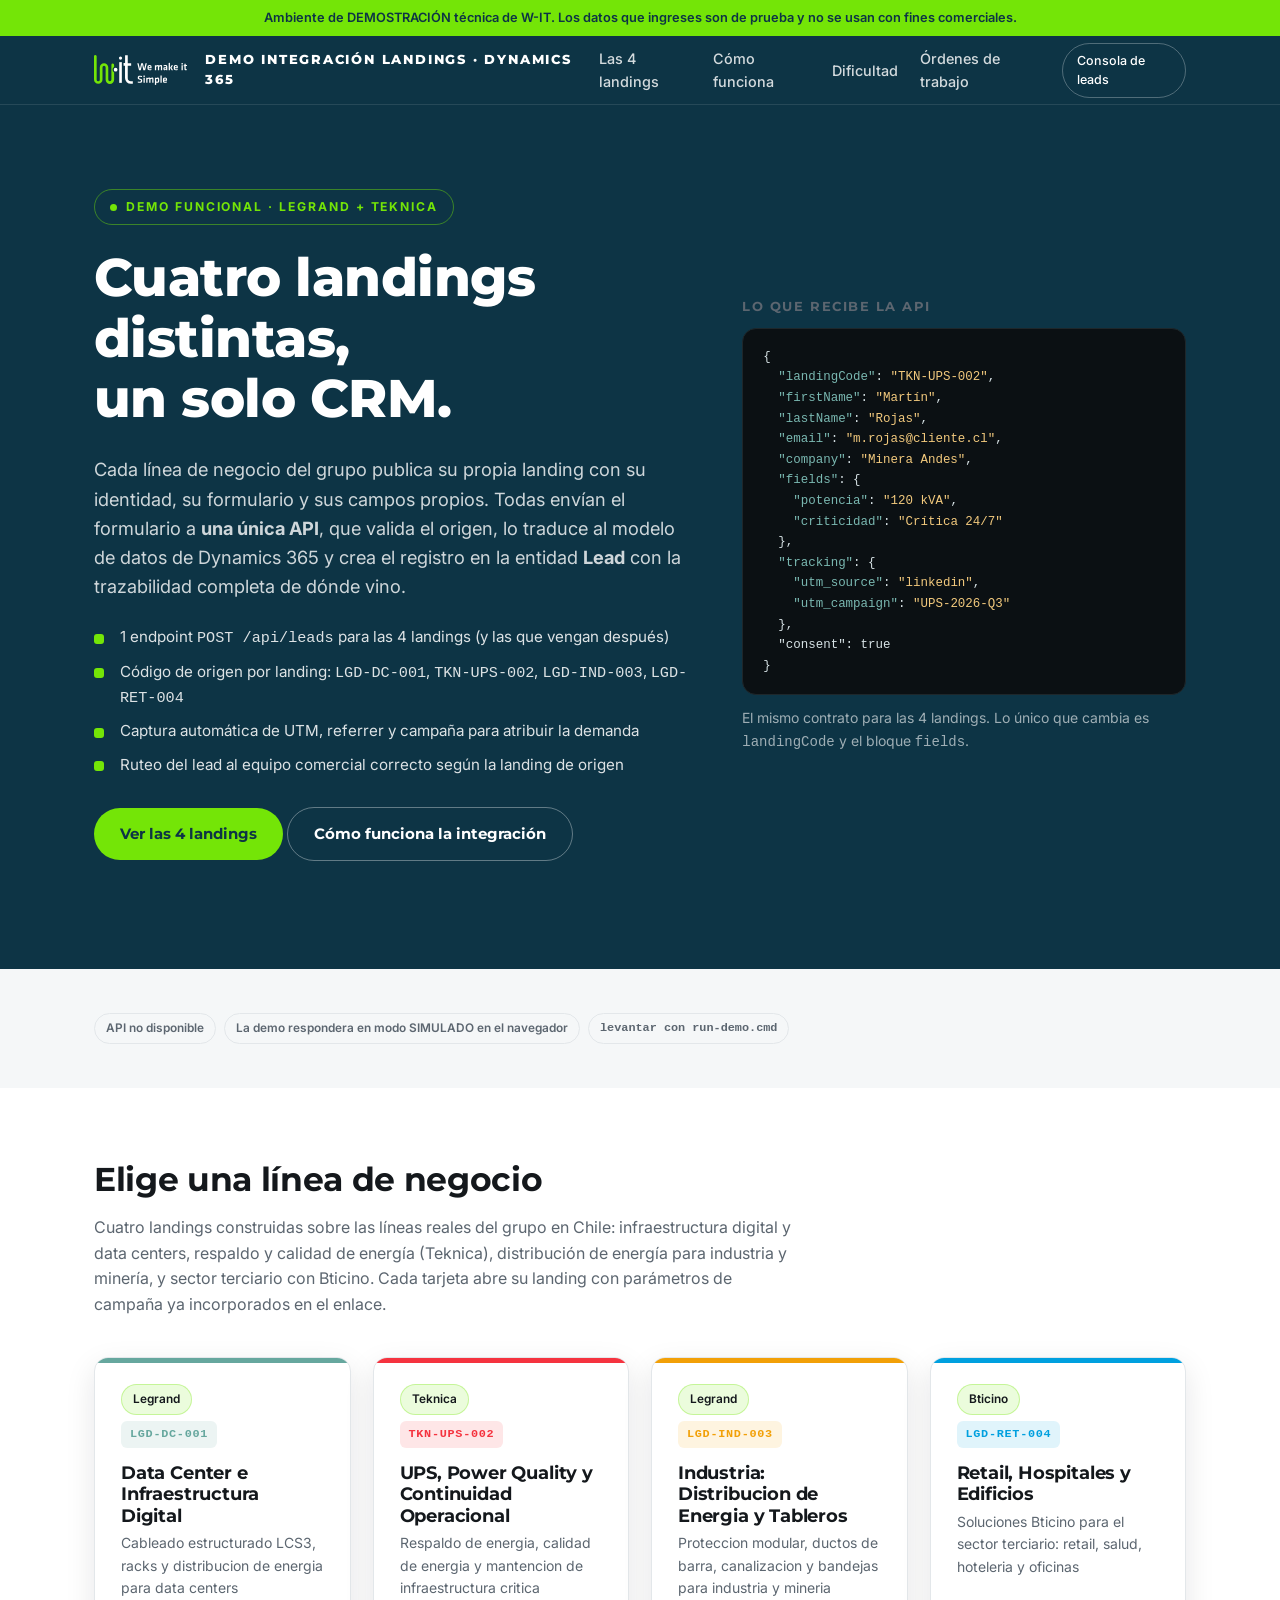
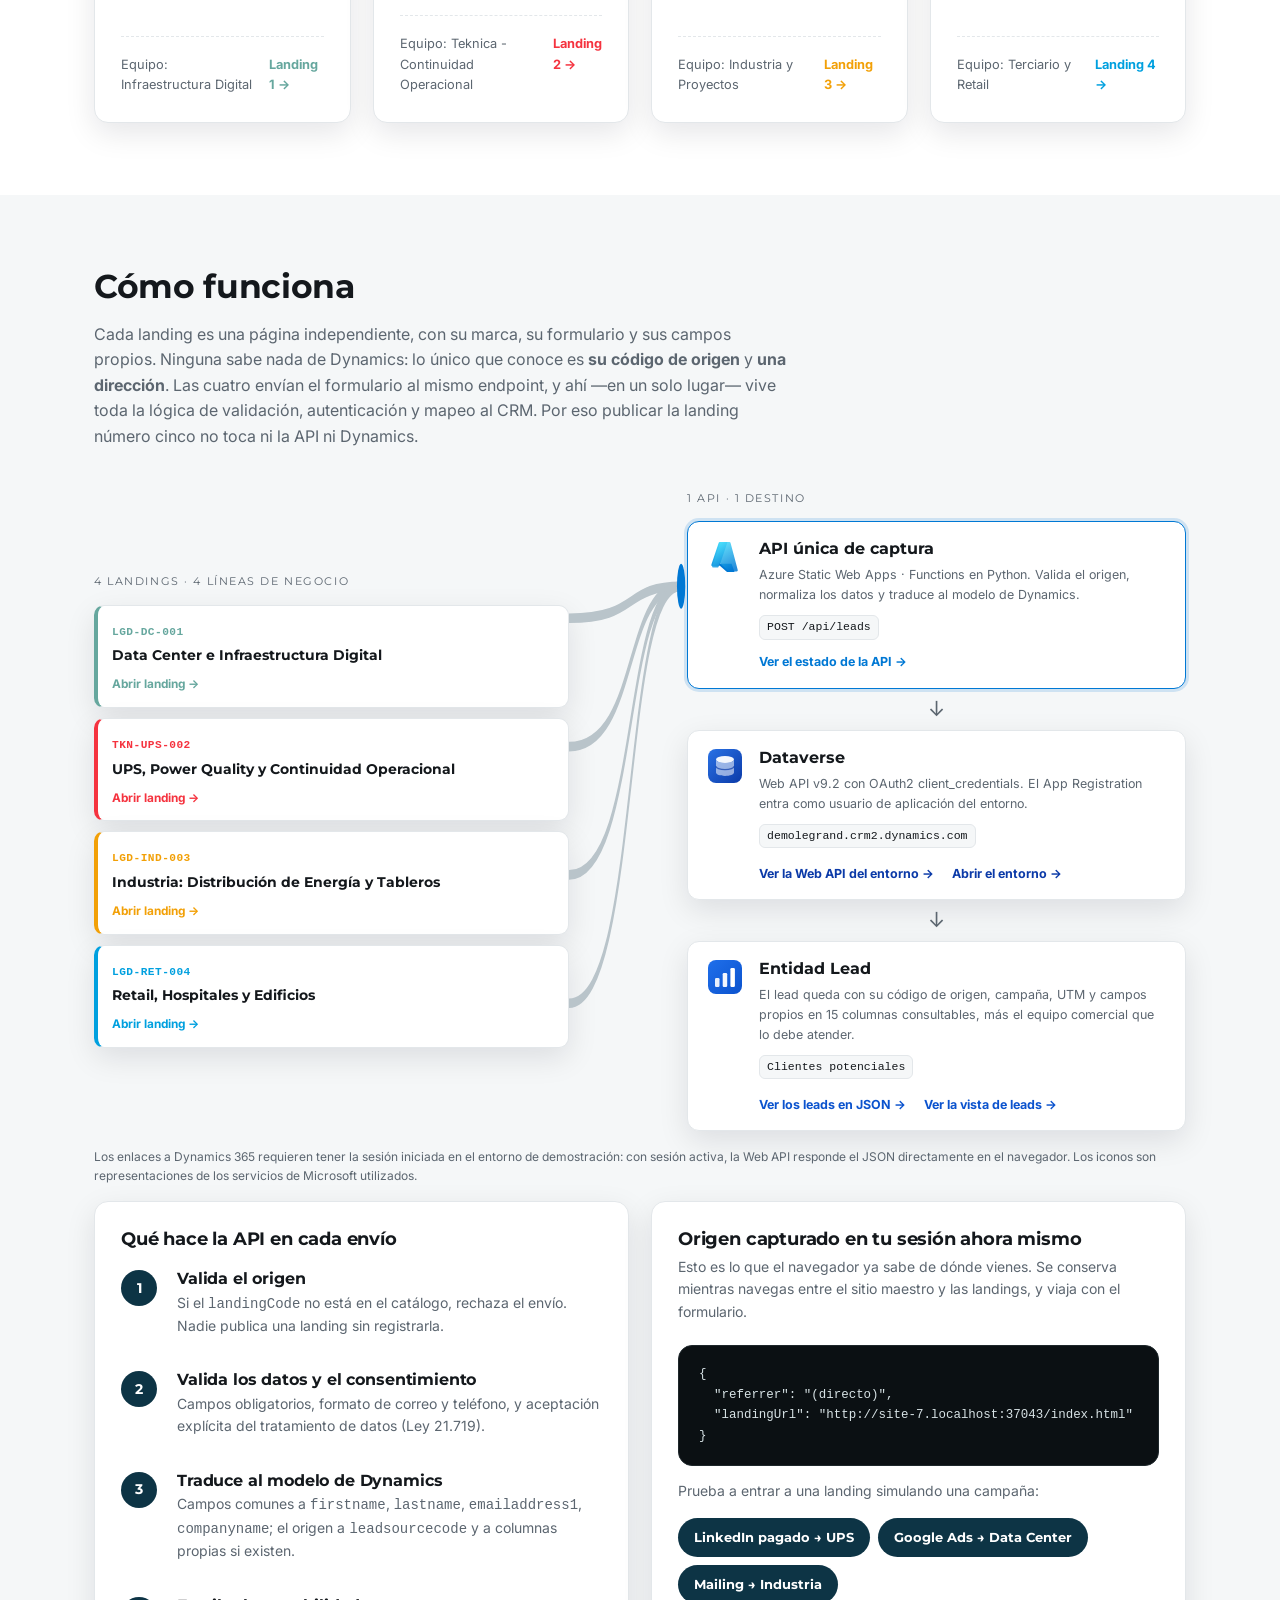
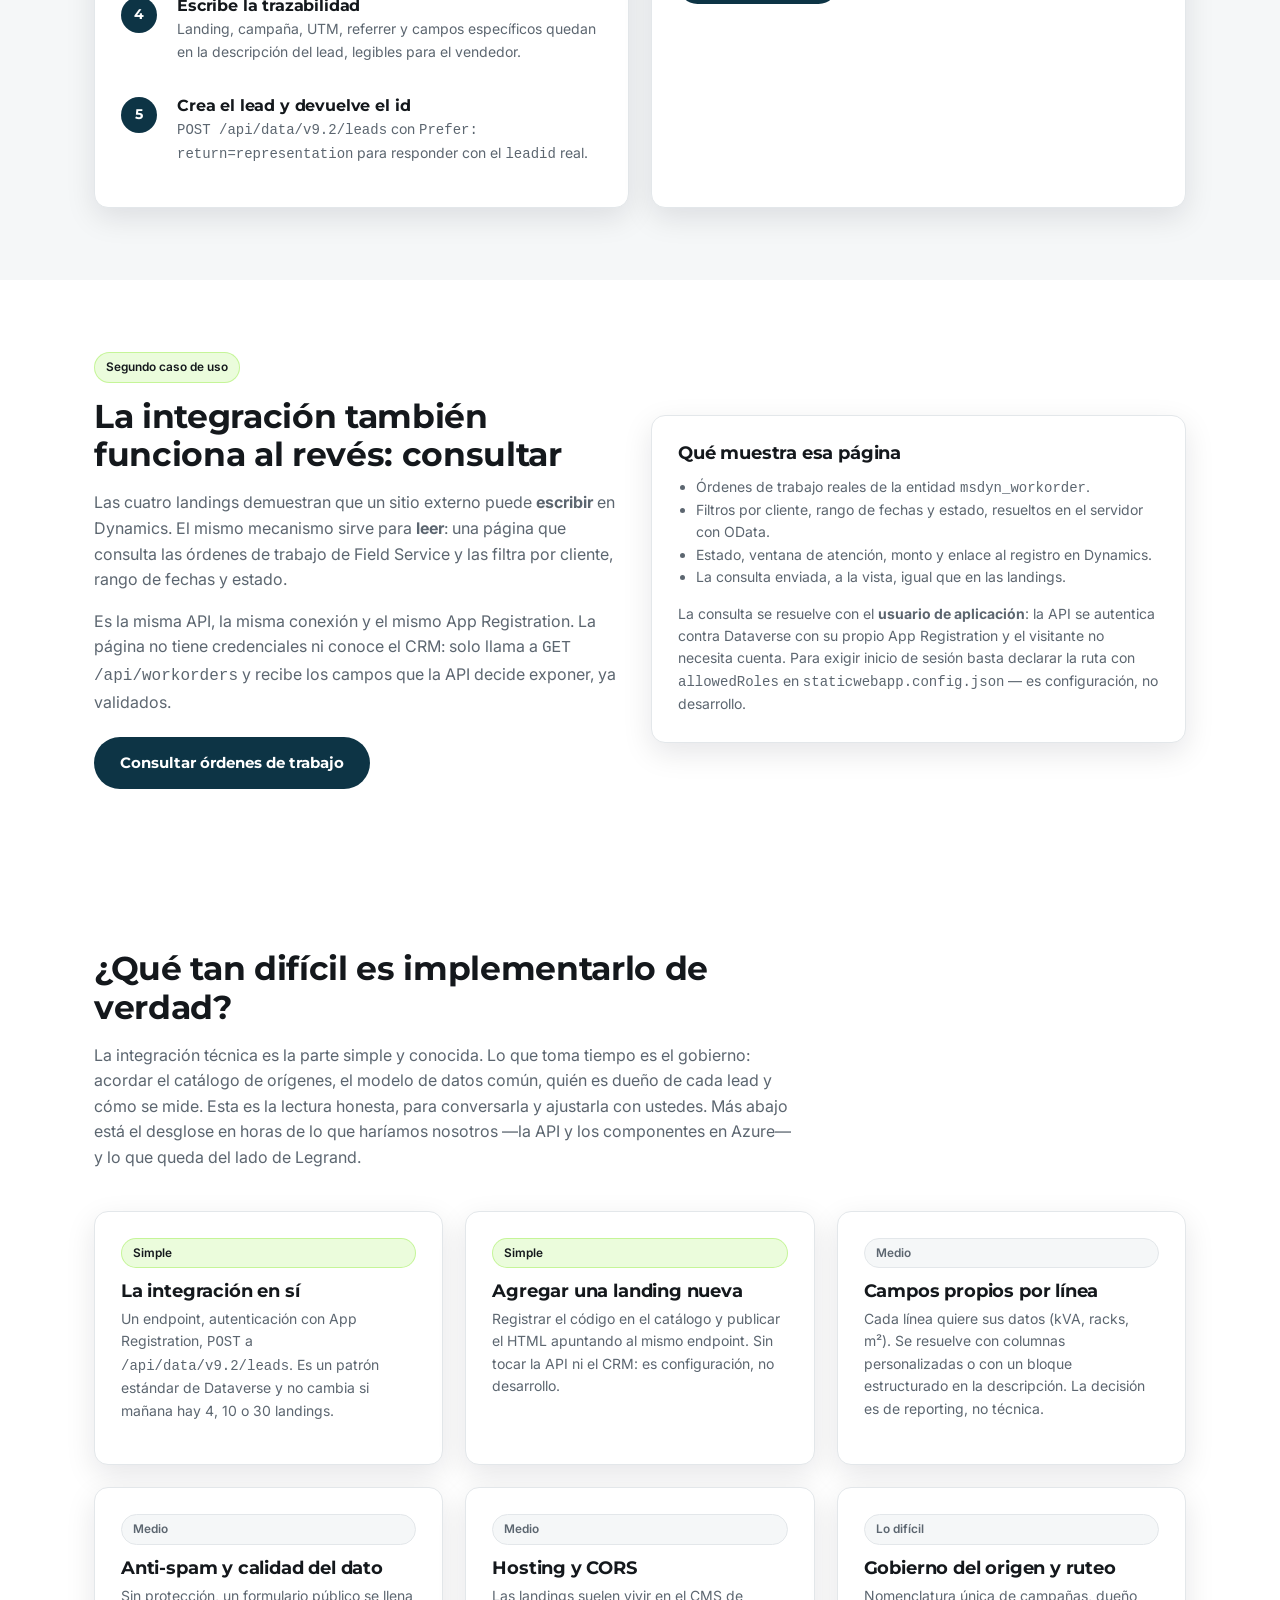
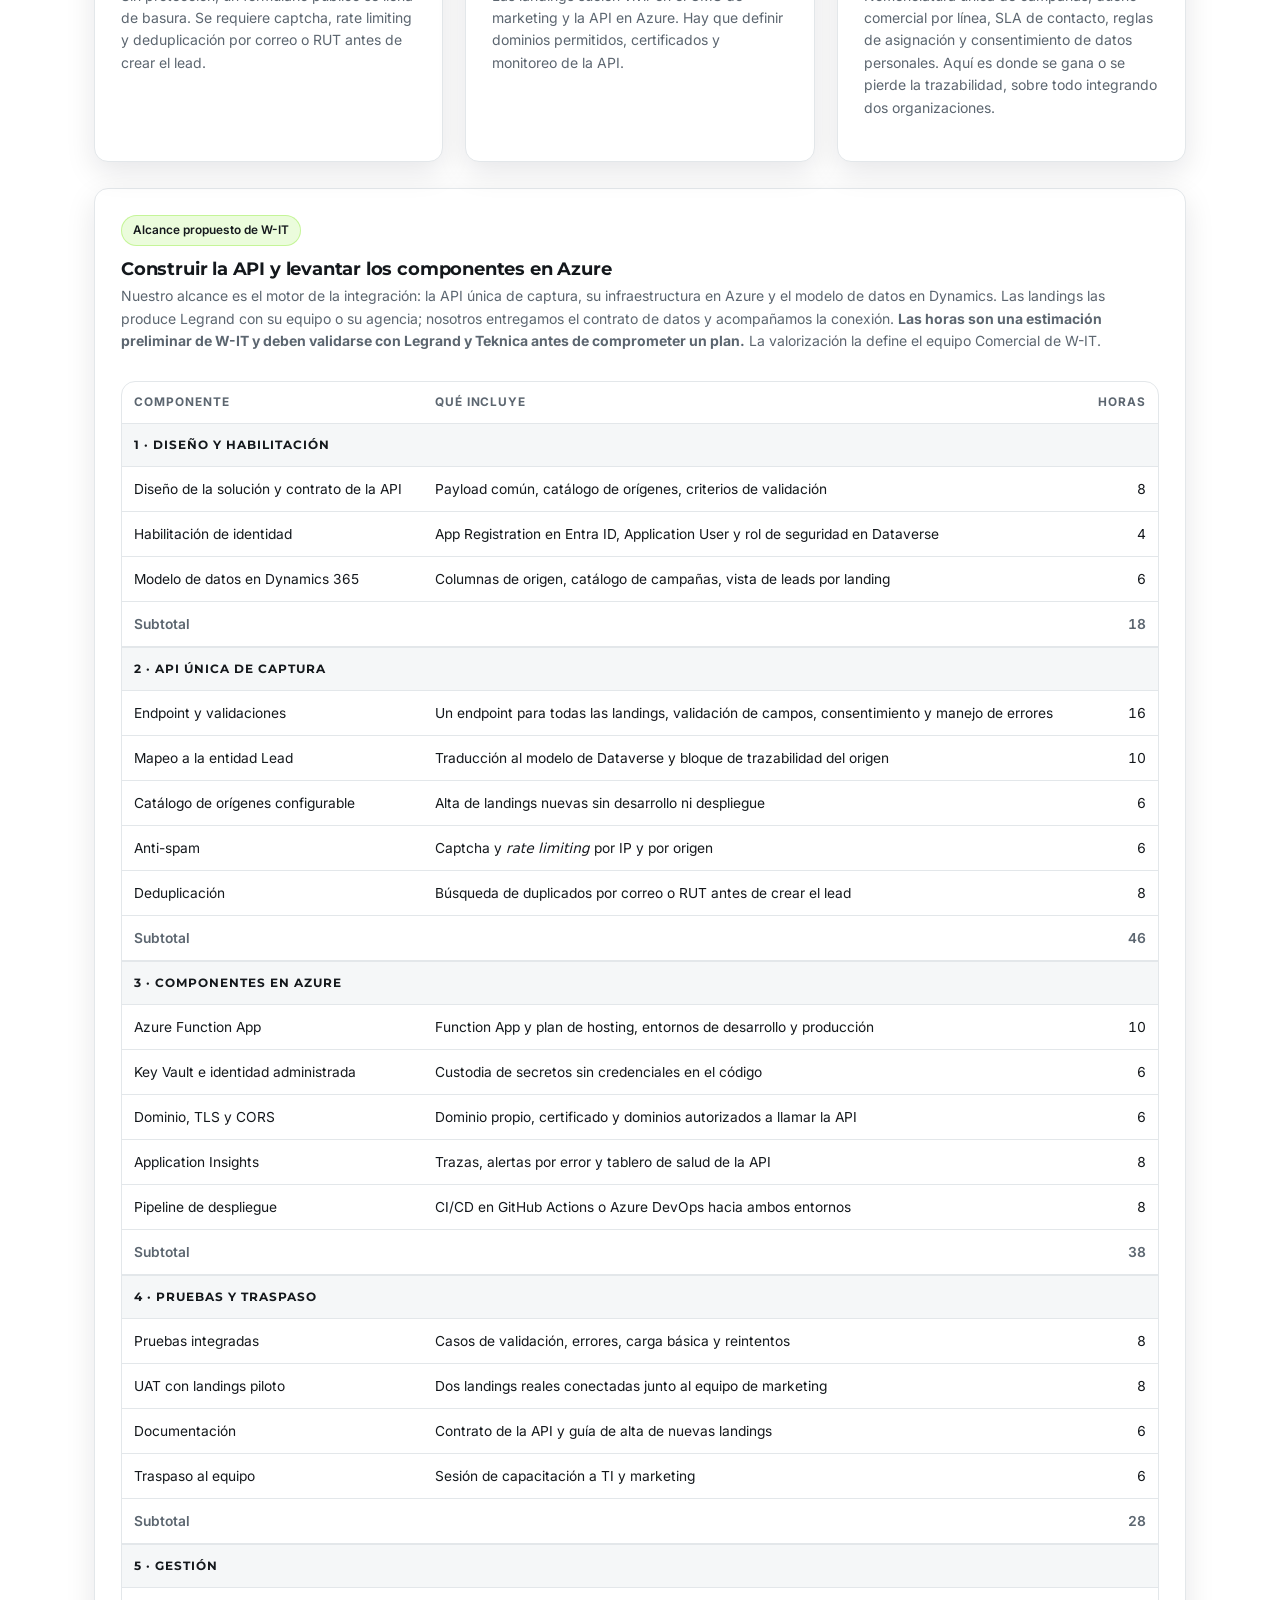
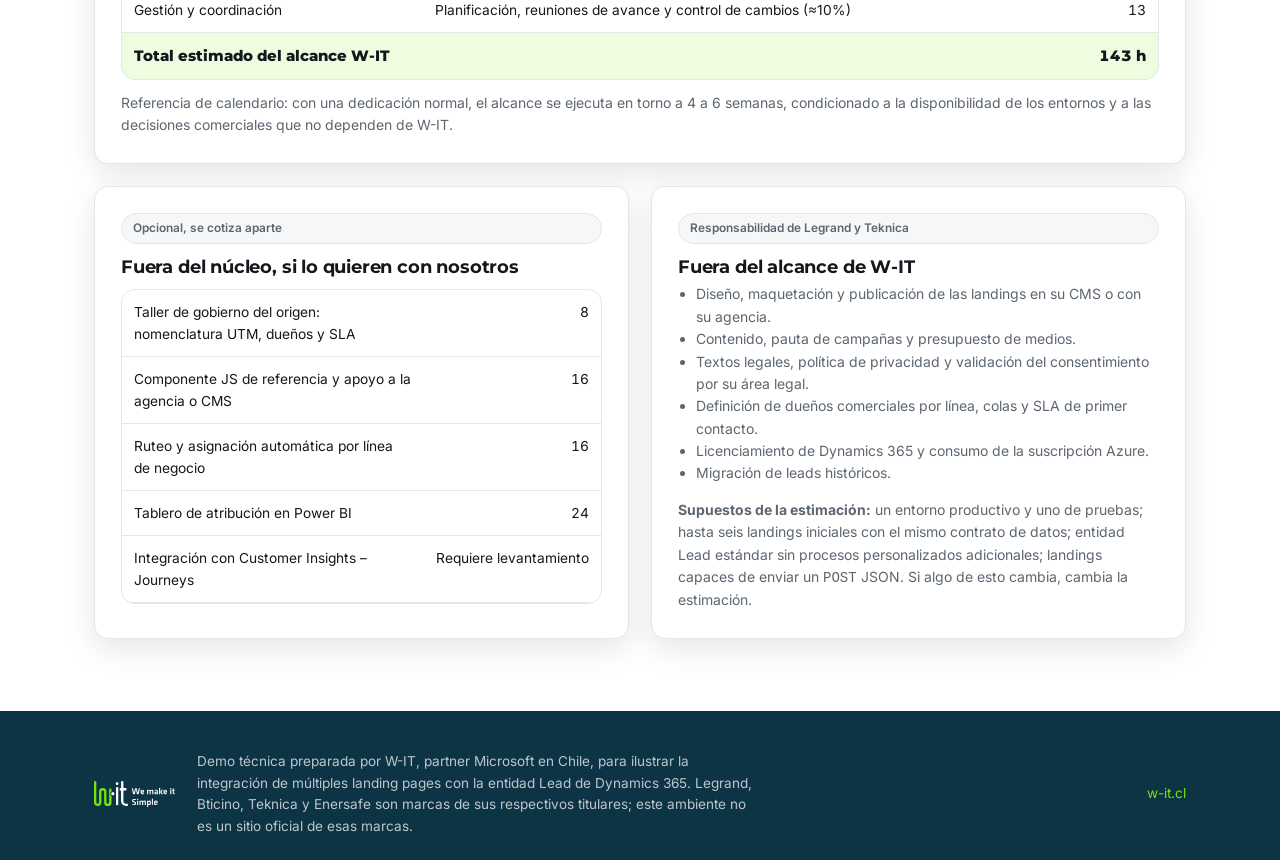
==== commit 7e64a492: "Cuatro identidades visuales distintas y formulario rediseñado Tres de las cuatro landings compartian" ====
--- a/index.html
+++ b/index.html
@@ -25,7 +25,6 @@
     <nav>
       <a href="#landings" class="hide-sm">Las 4 landings</a>
       <a href="#como-funciona" class="hide-sm">Cómo funciona</a>
-      <a href="#ordenes" class="hide-sm">Órdenes</a>
       <a href="#dificultad" class="hide-sm">Dificultad</a>
       <a href="ordenes.html" class="hide-sm">Órdenes de trabajo</a>
       <a class="pill" href="admin.html">Consola de leads</a>
@@ -134,12 +133,12 @@
         <b>UPS, Power Quality y Continuidad Operacional</b>
         <span class="dg-abrir">Abrir landing &rarr;</span>
       </a>
-      <a class="dg-landing" style="--c:#66A79E" href="landings/industria.html">
+      <a class="dg-landing" style="--c:#F2A007" href="landings/industria.html">
         <span class="dg-code">LGD-IND-003</span>
         <b>Industria: Distribución de Energía y Tableros</b>
         <span class="dg-abrir">Abrir landing &rarr;</span>
       </a>
-      <a class="dg-landing" style="--c:#51857E" href="landings/retail-terciario.html">
+      <a class="dg-landing" style="--c:#00A0DF" href="landings/retail-terciario.html">
         <span class="dg-code">LGD-RET-004</span>
         <b>Retail, Hospitales y Edificios</b>
         <span class="dg-abrir">Abrir landing &rarr;</span>
--- a/assets/css/site.css
+++ b/assets/css/site.css
@@ -31,10 +31,13 @@
 }
 
 /* --- Temas por marca ------------------------------------------------ */
-[data-brand="wit"]     { --bg:#0D3445; --accent:#74E507; --accent-2:#8FF02E; --accent-ink:#0D3445; }
-[data-brand="legrand"] { --bg:#01001C; --accent:#66A79E; --accent-2:#7AB8B1; --accent-ink:#01001C; }
-[data-brand="teknica"] { --bg:#33373D; --accent:#F5333F; --accent-2:#FF5A64; --accent-ink:#FFFFFF; }
-[data-brand="bticino"] { --bg:#1A2D3B; --accent:#51857E; --accent-2:#66A79E; --accent-ink:#FFFFFF; }
+/* Cuatro identidades bien separadas, para que ninguna landing se confunda
+   con otra en la demo: verde azulado, rojo, ambar y azul. */
+[data-brand="wit"]       { --bg:#0D3445; --accent:#74E507; --accent-2:#8FF02E; --accent-ink:#0D3445; }
+[data-brand="legrand"]   { --bg:#01001C; --accent:#66A79E; --accent-2:#7AB8B1; --accent-ink:#01001C; }
+[data-brand="teknica"]   { --bg:#33373D; --accent:#F5333F; --accent-2:#FF5A64; --accent-ink:#FFFFFF; }
+[data-brand="industria"] { --bg:#1A1714; --accent:#F2A007; --accent-2:#FFB733; --accent-ink:#1A1714; }
+[data-brand="bticino"]   { --bg:#0B2540; --accent:#00A0DF; --accent-2:#33B5E7; --accent-ink:#04263B; }
 
 /* --- Base ----------------------------------------------------------- */
 * { box-sizing: border-box; }
@@ -344,3 +347,26 @@
     line-height: 1; color: var(--muted); margin-bottom: 10px;
   }
 }
+
+/* --- Cabecera del formulario de la landing ---------------------------- */
+.form-shell { padding: 0; overflow: hidden; }
+.form-cab {
+  background: var(--bg); color: #fff; padding: 20px 26px 18px;
+  border-bottom: 4px solid var(--accent);
+}
+.form-cab .codigo {
+  display: inline-block; font-family: ui-monospace, Consolas, monospace; font-size: .7rem;
+  font-weight: 700; letter-spacing: .08em; color: var(--accent);
+  border: 1px solid color-mix(in srgb, var(--accent) 45%, transparent);
+  border-radius: 999px; padding: 3px 10px; margin-bottom: 10px;
+}
+.form-cab h3 { color: #fff; margin: 0 0 4px; font-size: 1.12rem; }
+.form-cab p { margin: 0; font-size: .85rem; color: rgba(255,255,255,.72); }
+.form-cuerpo { padding: 24px 26px 26px; }
+.form-bloque {
+  font-family: var(--font-head); font-size: .7rem; font-weight: 700; letter-spacing: .13em;
+  text-transform: uppercase; color: var(--muted); grid-column: 1 / -1;
+  display: flex; align-items: center; gap: 12px; margin-top: 4px;
+}
+.form-bloque::after { content: ""; flex: 1; height: 1px; background: var(--line); }
+.form-bloque.sep { margin-top: 14px; }
